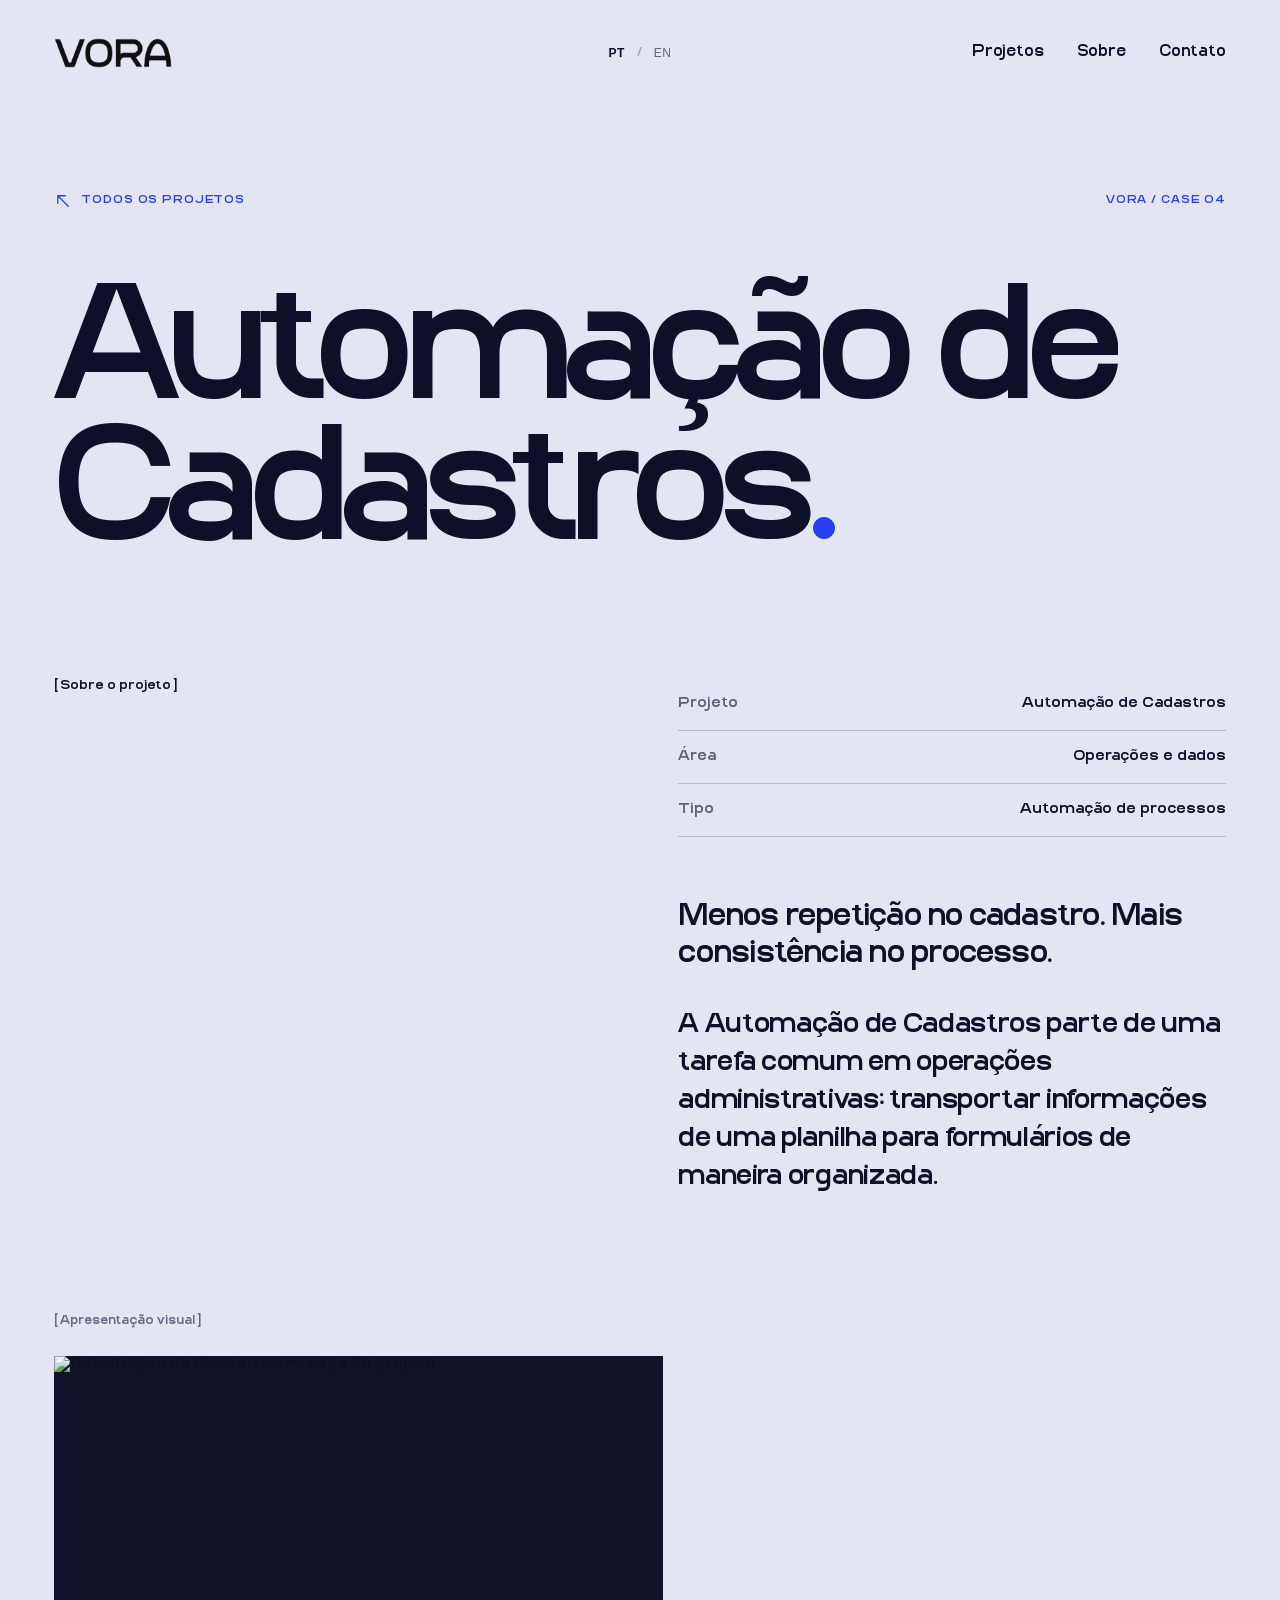
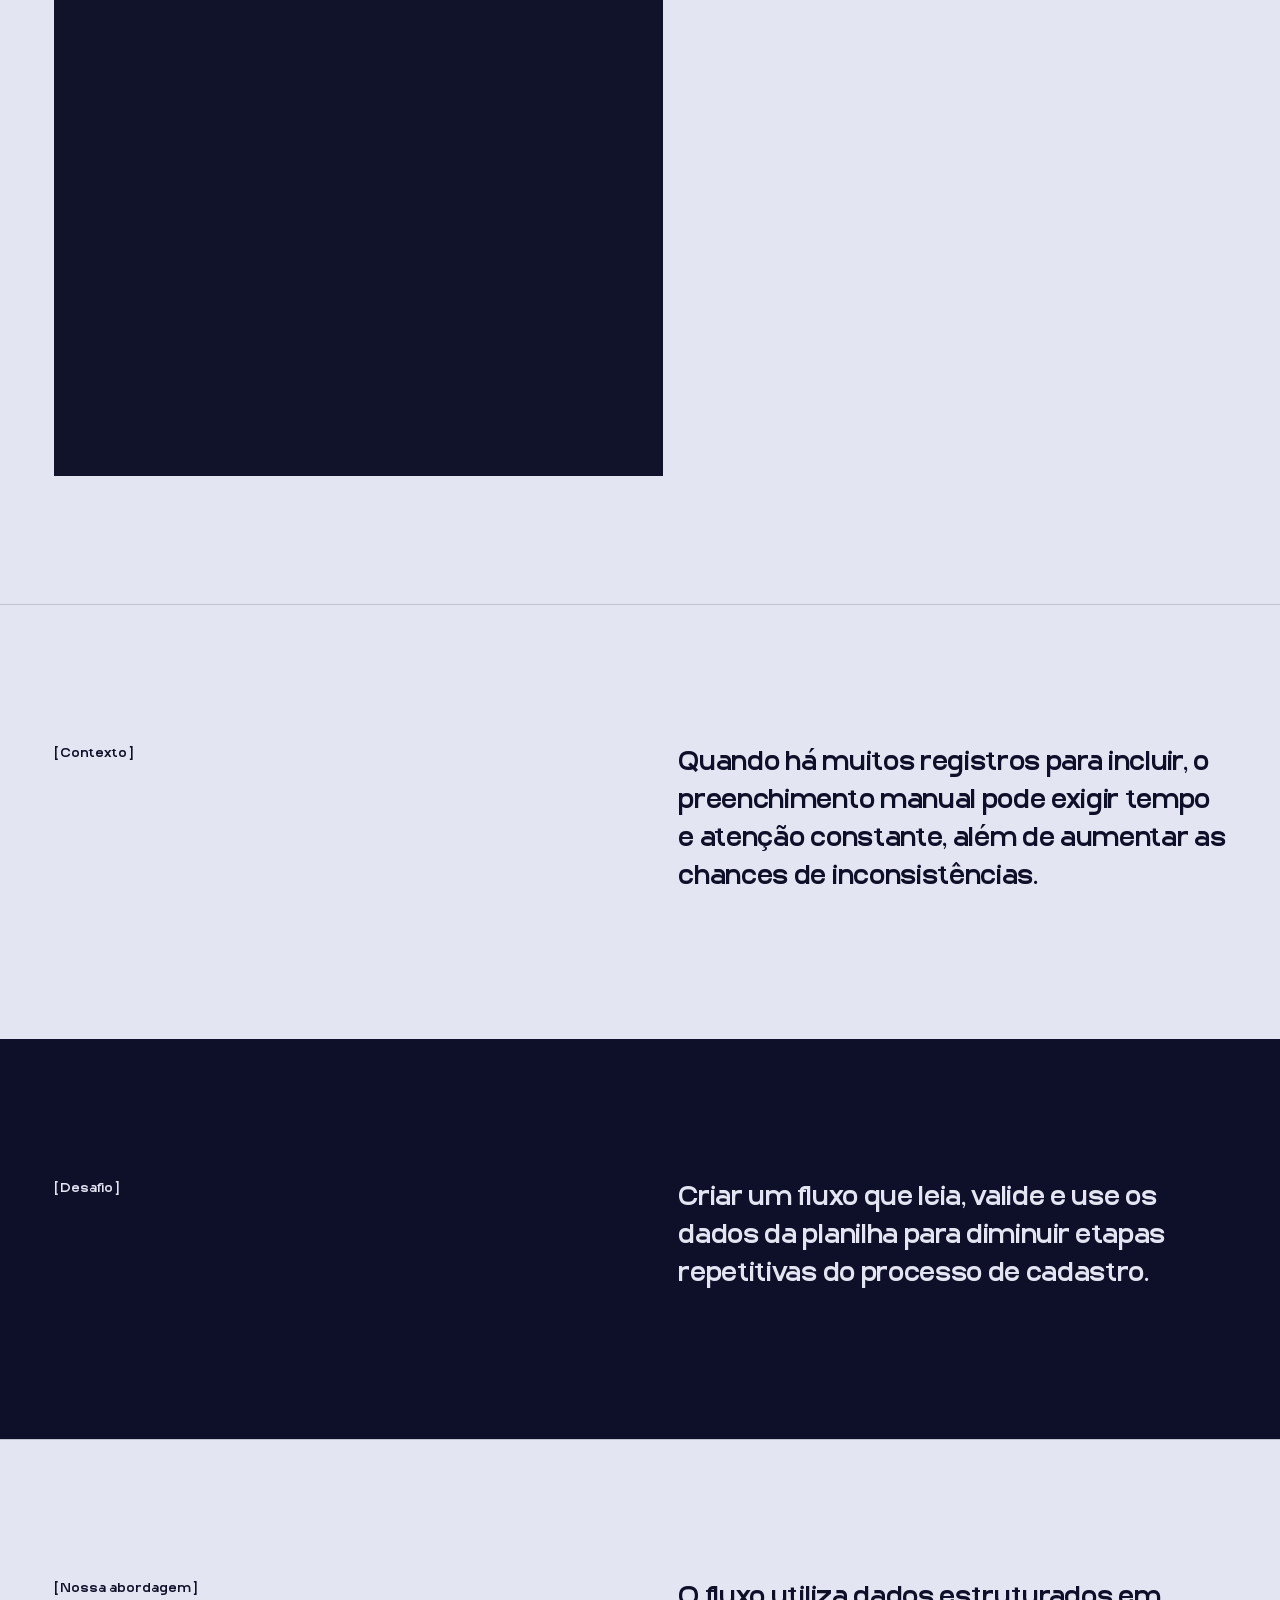
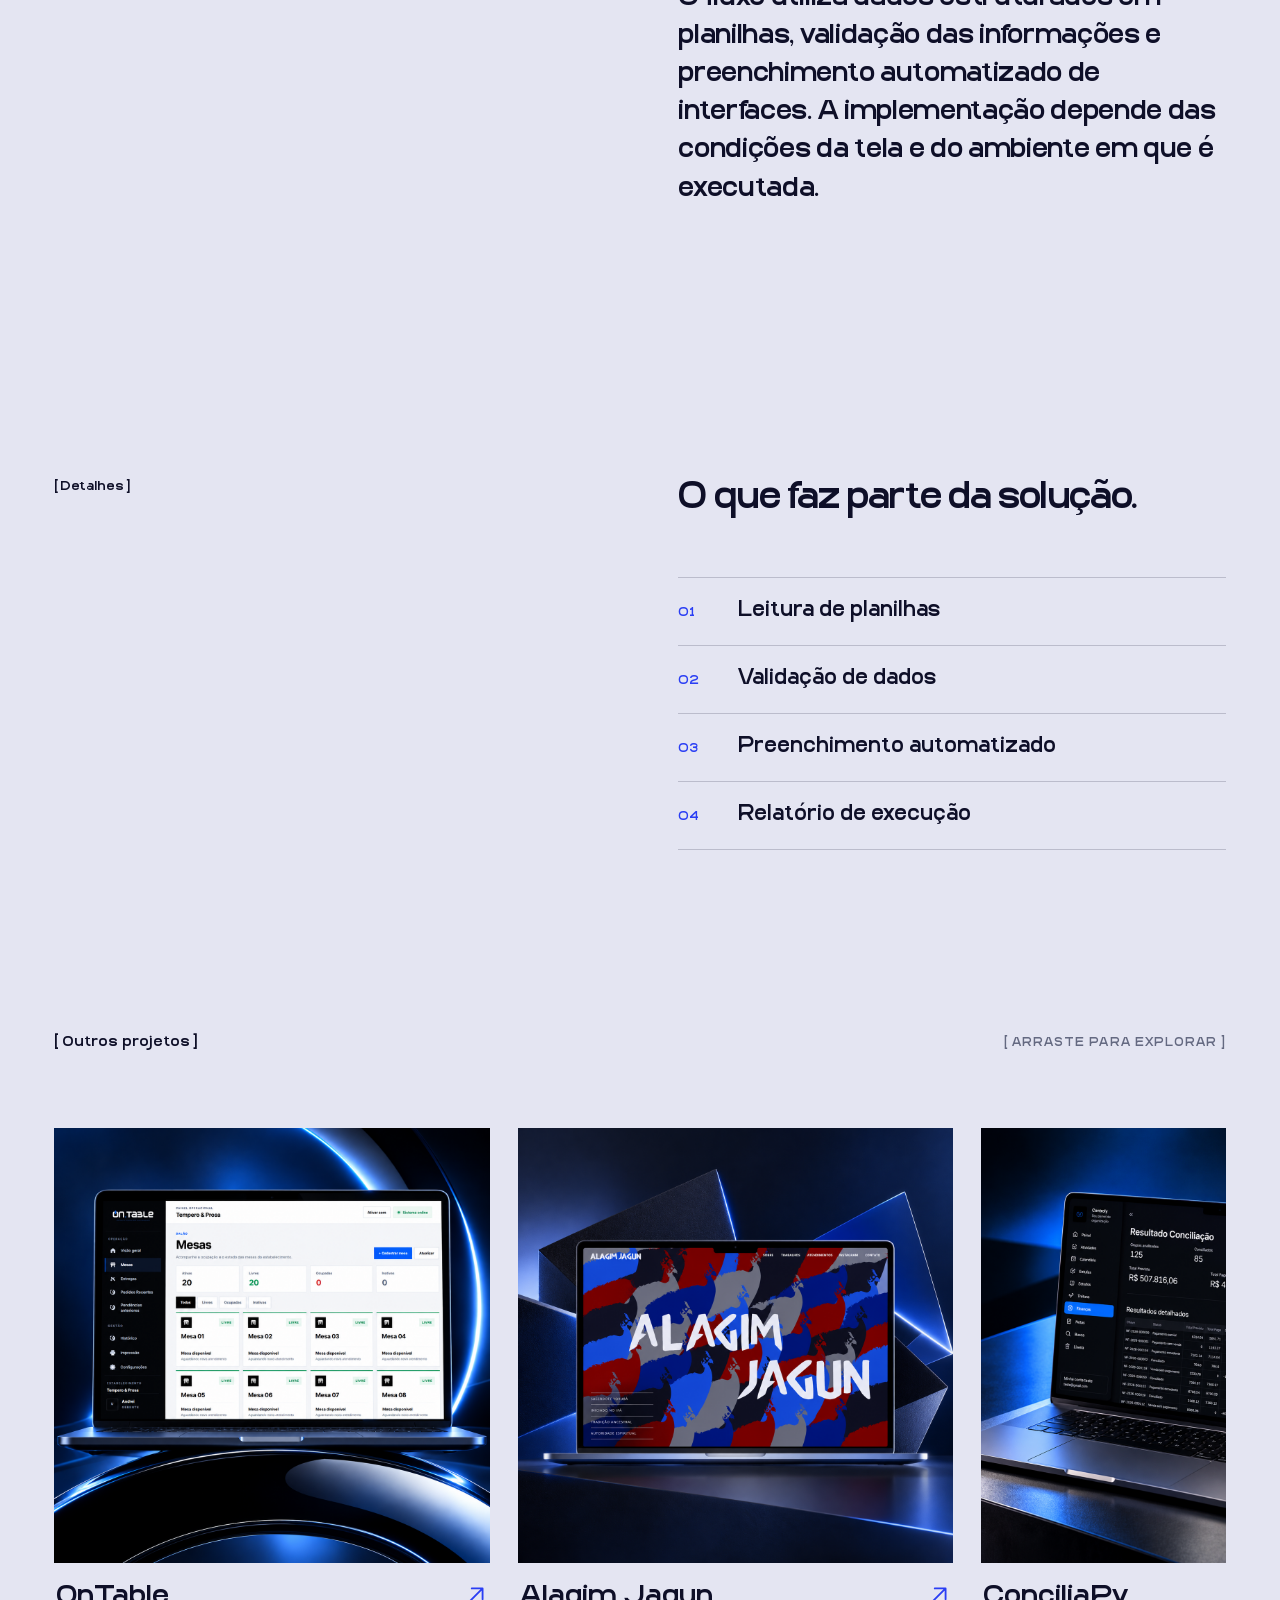
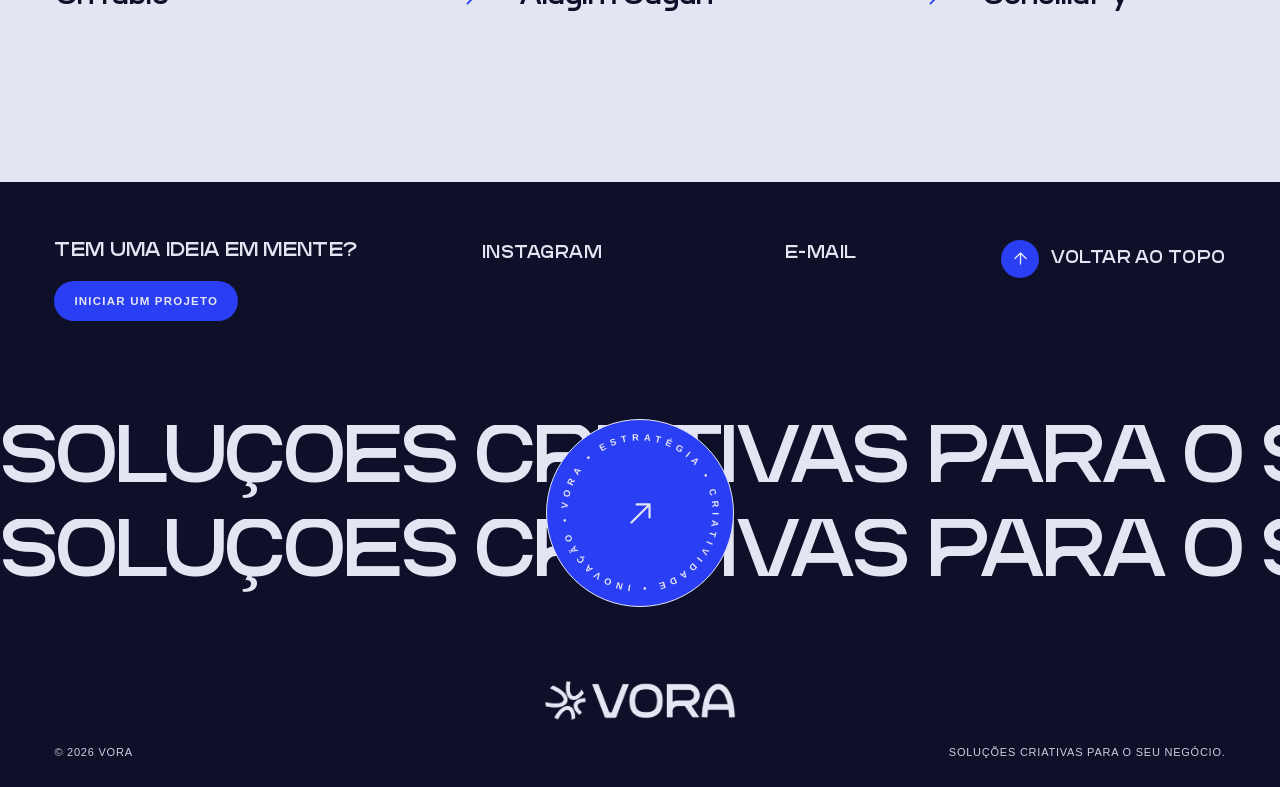
==== cases/automacao-cadastros.html @ 6bbef9f8 "." ====
<!doctype html>
<html lang="pt-BR"><head><meta charset="utf-8"/><meta name="viewport" content="width=device-width,initial-scale=1.0"/><meta name="theme-color" content="#E4E5F2"/>
<meta name="description" content="Menos repetição no cadastro. Mais consistência no processo."/><title>Vora Labs — Automação de Cadastros</title>
<link rel="preload" href="../assets/fonts/Recady.ttf" as="font" type="font/ttf" crossorigin/>
<link rel="stylesheet" href="../assets/css/styles.css"/><link rel="stylesheet" href="../assets/css/header.css"/><link rel="stylesheet" href="../assets/css/footer.css"/><link rel="stylesheet" href="../assets/css/case.css"/>
<script src="../assets/js/header.js" defer></script><script src="../assets/js/footer.js" defer></script><script src="../assets/js/case.js" defer></script></head>
<body class="case-page" id="top">
<header class="site-header" id="site-header">
  <a class="site-header__logo" href="../index.html#inicio" aria-label="VORA — Início"><img class="site-header__logo-image site-header__logo-image--dark" src="../assets/images/brand/vora-dark.png" alt="" /><img class="site-header__logo-image site-header__logo-image--light" src="../assets/images/brand/vora-white.png" alt="" /></a>
  <nav class="site-header__nav" aria-label="Menu principal">
    <a class="site-header__link" href="../index.html#projetos" data-pt="Projetos" data-en="Work">Projetos</a>
    <a class="site-header__link" href="../index.html#sobre" data-pt="Sobre" data-en="About">Sobre</a>
    <a class="site-header__link" href="../index.html#contato" data-pt="Contato" data-en="Contact">Contato</a>
  </nav>
  <button class="site-header__toggle" type="button" aria-controls="mobile-menu" aria-expanded="false" aria-label="Abrir menu">
    <span class="site-header__toggle-bars" aria-hidden="true"><span class="site-header__toggle-line"></span><span class="site-header__toggle-line"></span></span>
  </button>
</header>
<nav class="language" aria-label="Selecionar idioma">
  <button class="language__button is-current" type="button" data-case-language="pt-BR" aria-pressed="true">PT</button>
  <span class="language__separator" aria-hidden="true">/</span>
  <button class="language__button" type="button" data-case-language="en-US" aria-pressed="false">EN</button>
</nav>
<nav class="mobile-menu" id="mobile-menu" aria-label="Menu mobile" aria-hidden="true" inert>
  <div class="mobile-menu__inner">
    <a class="mobile-menu__link mobile-menu__link--one" href="../index.html#projetos" data-pt="Projetos" data-en="Work">Projetos</a>
    <a class="mobile-menu__link mobile-menu__link--two" href="../index.html#sobre" data-pt="Sobre" data-en="About">Sobre</a>
    <a class="mobile-menu__link mobile-menu__link--three" href="../index.html#contato" data-pt="Contato" data-en="Contact">Contato</a>
  </div>
</nav>
<main class="case-main" id="case-content">
<section class="case-intro" aria-labelledby="case-name"><div class="case-intro__top"><a class="case-back" href="../index.html#projetos"><span class="case-back__arrow" aria-hidden="true"><svg viewBox="0 0 24 24" fill="none" stroke="currentColor" stroke-width="1.7" stroke-linecap="round" stroke-linejoin="round" aria-hidden="true" focusable="false"><path d="M19 19 5 5M5 15V5h10"/></svg></span><span class="case-back__label" data-pt="TODOS OS PROJETOS" data-en="ALL WORK">TODOS OS PROJETOS</span></a><span class="case-index">VORA / CASE 04</span></div><h1 class="case-intro__name" id="case-name">Automação de Cadastros<span class="brand-dot">.</span></h1>
<div class="case-intro__grid"><div class="case-section-label"><span data-pt="[ Sobre o projeto ]" data-en="[ About the project ]" >[ Sobre o projeto ]</span></div><div class="case-intro__body"><div class="case-meta"><div class="case-meta__row"><span data-pt="Projeto" data-en="Project" >Projeto</span><span>Automação de Cadastros</span></div><div class="case-meta__row"><span data-pt="Área" data-en="Field" >Área</span><span data-pt="Operações e dados" data-en="Operations and data" >Operações e dados</span></div><div class="case-meta__row"><span data-pt="Tipo" data-en="Type" >Tipo</span><span data-pt="Automação de processos" data-en="Process automation" >Automação de processos</span></div></div><div class="case-intro__copy"><h2 data-pt="Menos repetição no cadastro. Mais consistência no processo." data-en="Less repetitive data entry. A more consistent process." >Menos repetição no cadastro. Mais consistência no processo.</h2><p data-pt="A Automação de Cadastros parte de uma tarefa comum em operações administrativas: transportar informações de uma planilha para formulários de maneira organizada." data-en="The Registration Automation project addresses a common administrative task: transferring spreadsheet data into forms in an organized workflow." >A Automação de Cadastros parte de uma tarefa comum em operações administrativas: transportar informações de uma planilha para formulários de maneira organizada.</p></div></div></div>
</section>
<section class="case-visuals" aria-label="Visual de apresentação"><div class="case-visuals__heading"><span data-pt="[ Apresentação visual ]" data-en="[ Visual presentation ]" >[ Apresentação visual ]</span><span></span></div><div class="case-visuals__grid case-visuals__grid--single"><figure class="case-visuals__item"><img src="../assets/images/projects/automacao-cadastros.svg" alt="Automação de Cadastros — capa do projeto" loading="lazy" /></figure></div></section>
<section class="case-story"><div class="case-section-label"><span data-pt="[ Contexto ]" data-en="[ Context ]" >[ Contexto ]</span></div><div class="case-story__body"><p data-pt="Quando há muitos registros para incluir, o preenchimento manual pode exigir tempo e atenção constante, além de aumentar as chances de inconsistências." data-en="Entering many records manually takes time and constant attention, and can increase inconsistencies." >Quando há muitos registros para incluir, o preenchimento manual pode exigir tempo e atenção constante, além de aumentar as chances de inconsistências.</p></div></section>
<section class="case-story case-story--accent"><div class="case-section-label"><span data-pt="[ Desafio ]" data-en="[ Challenge ]" >[ Desafio ]</span></div><div class="case-story__body"><p data-pt="Criar um fluxo que leia, valide e use os dados da planilha para diminuir etapas repetitivas do processo de cadastro." data-en="Create a workflow that reads and checks spreadsheet data to reduce repetitive steps in registration." >Criar um fluxo que leia, valide e use os dados da planilha para diminuir etapas repetitivas do processo de cadastro.</p></div></section>
<section class="case-story"><div class="case-section-label"><span data-pt="[ Nossa abordagem ]" data-en="[ Our approach ]" >[ Nossa abordagem ]</span></div><div class="case-story__body"><p data-pt="O fluxo utiliza dados estruturados em planilhas, validação das informações e preenchimento automatizado de interfaces. A implementação depende das condições da tela e do ambiente em que é executada." data-en="The flow uses structured spreadsheet data, validation, and automated form interactions. Its implementation depends on the screen layout and execution environment." >O fluxo utiliza dados estruturados em planilhas, validação das informações e preenchimento automatizado de interfaces. A implementação depende das condições da tela e do ambiente em que é executada.</p></div></section>
<section class="case-details"><div class="case-section-label"><span data-pt="[ Detalhes ]" data-en="[ Details ]" >[ Detalhes ]</span></div><div class="case-details__content"><h2><span data-pt="O que faz parte da solução." data-en="Inside the solution." >O que faz parte da solução.</span></h2><ol class="case-feature"><li><span class="case-feature__number">01</span><span class='case-feature__name' data-pt="Leitura de planilhas" data-en="Spreadsheet reading" >Leitura de planilhas</span></li><li><span class="case-feature__number">02</span><span class='case-feature__name' data-pt="Validação de dados" data-en="Data validation" >Validação de dados</span></li><li><span class="case-feature__number">03</span><span class='case-feature__name' data-pt="Preenchimento automatizado" data-en="Automated form entry" >Preenchimento automatizado</span></li><li><span class="case-feature__number">04</span><span class='case-feature__name' data-pt="Relatório de execução" data-en="Execution report" >Relatório de execução</span></li></ol></div></section>
<section class="case-related" aria-labelledby="case-related-title"><div class="case-related__head"><h2 id="case-related-title"><span data-pt="[ Outros projetos ]" data-en="[ Related work ]" >[ Outros projetos ]</span></h2><span><span data-pt="[ ARRASTE PARA EXPLORAR ]" data-en="[ DRAG TO EXPLORE ]" >[ ARRASTE PARA EXPLORAR ]</span></span></div><div class="case-related__rail" id="case-related-rail"><a class="case-related__card" href="ontable.html" >
  <span class="case-related__preview"><img src="../assets/images/projects/ontable_work1.png" alt="" loading="lazy"/></span>
  <span class="case-related__info"><span class="case-related__name">OnTable</span><span class="case-related__arrow" aria-hidden="true"><svg viewBox="0 0 24 24" fill="none" stroke="currentColor" stroke-width="1.7" stroke-linecap="round" stroke-linejoin="round" aria-hidden="true" focusable="false"><path d="M5 19 19 5M9 5h10v10"/></svg></span></span>
 </a>
<a class="case-related__card" href="https://sacerdotealagim.github.io/allanmoraes/" target="_blank" rel="noopener noreferrer">
  <span class="case-related__preview"><img src="../assets/images/projects/alagim-jagun.png" alt="" loading="lazy"/></span>
  <span class="case-related__info"><span class="case-related__name">Alagim Jagun</span><span class="case-related__arrow" aria-hidden="true"><svg viewBox="0 0 24 24" fill="none" stroke="currentColor" stroke-width="1.7" stroke-linecap="round" stroke-linejoin="round" aria-hidden="true" focusable="false"><path d="M5 19 19 5M9 5h10v10"/></svg></span></span>
 </a>
<a class="case-related__card" href="conciliapy.html" >
  <span class="case-related__preview"><img src="../assets/images/projects/conciliapy.png" alt="" loading="lazy"/></span>
  <span class="case-related__info"><span class="case-related__name">ConciliaPy</span><span class="case-related__arrow" aria-hidden="true"><svg viewBox="0 0 24 24" fill="none" stroke="currentColor" stroke-width="1.7" stroke-linecap="round" stroke-linejoin="round" aria-hidden="true" focusable="false"><path d="M5 19 19 5M9 5h10v10"/></svg></span></span>
 </a>
<a class="case-related__card" href="https://dudoce.netlify.app/" target="_blank" rel="noopener noreferrer">
  <span class="case-related__preview"><img src="../assets/images/projects/dudoce.png" alt="" loading="lazy"/></span>
  <span class="case-related__info"><span class="case-related__name">Dudôce</span><span class="case-related__arrow" aria-hidden="true"><svg viewBox="0 0 24 24" fill="none" stroke="currentColor" stroke-width="1.7" stroke-linecap="round" stroke-linejoin="round" aria-hidden="true" focusable="false"><path d="M5 19 19 5M9 5h10v10"/></svg></span></span>
 </a>
<a class="case-related__card" href="rodapay.html" >
  <span class="case-related__preview"><img src="../assets/images/projects/rodapay.png" alt="" loading="lazy"/></span>
  <span class="case-related__info"><span class="case-related__name">RodaPay</span><span class="case-related__arrow" aria-hidden="true"><svg viewBox="0 0 24 24" fill="none" stroke="currentColor" stroke-width="1.7" stroke-linecap="round" stroke-linejoin="round" aria-hidden="true" focusable="false"><path d="M5 19 19 5M9 5h10v10"/></svg></span></span>
 </a>
<a class="case-related__card" href="https://studiovoralabs.github.io/agencia-modelo/" target="_blank" rel="noopener noreferrer">
  <span class="case-related__preview"><img src="../assets/images/projects/agencia-modelo.png" alt="" loading="lazy"/></span>
  <span class="case-related__info"><span class="case-related__name">Agência Modelo</span><span class="case-related__arrow" aria-hidden="true"><svg viewBox="0 0 24 24" fill="none" stroke="currentColor" stroke-width="1.7" stroke-linecap="round" stroke-linejoin="round" aria-hidden="true" focusable="false"><path d="M5 19 19 5M9 5h10v10"/></svg></span></span>
 </a>
<a class="case-related__card" href="controly.html" >
  <span class="case-related__preview"><img src="../assets/images/projects/controly.png" alt="" loading="lazy"/></span>
  <span class="case-related__info"><span class="case-related__name">Controly</span><span class="case-related__arrow" aria-hidden="true"><svg viewBox="0 0 24 24" fill="none" stroke="currentColor" stroke-width="1.7" stroke-linecap="round" stroke-linejoin="round" aria-hidden="true" focusable="false"><path d="M5 19 19 5M9 5h10v10"/></svg></span></span>
 </a>
<a class="case-related__card" href="https://andreirodrigues98.github.io/azulvirgem/" target="_blank" rel="noopener noreferrer">
  <span class="case-related__preview"><img src="../assets/images/projects/azul-virgem.png" alt="" loading="lazy"/></span>
  <span class="case-related__info"><span class="case-related__name">Ateliê Azul Virgem</span><span class="case-related__arrow" aria-hidden="true"><svg viewBox="0 0 24 24" fill="none" stroke="currentColor" stroke-width="1.7" stroke-linecap="round" stroke-linejoin="round" aria-hidden="true" focusable="false"><path d="M5 19 19 5M9 5h10v10"/></svg></span></span>
 </a>
<a class="case-related__card" href="https://aphroditesex-shop.netlify.app/" target="_blank" rel="noopener noreferrer">
  <span class="case-related__preview"><img src="../assets/images/projects/sex-shop2.png" alt="" loading="lazy"/></span>
  <span class="case-related__info"><span class="case-related__name">Aphrodite Sex Shop</span><span class="case-related__arrow" aria-hidden="true"><svg viewBox="0 0 24 24" fill="none" stroke="currentColor" stroke-width="1.7" stroke-linecap="round" stroke-linejoin="round" aria-hidden="true" focusable="false"><path d="M5 19 19 5M9 5h10v10"/></svg></span></span>
 </a></div></section>
</main><footer class="hi-footer" id="rodape" aria-label="VORA — Footer">
 <div class="hi-footer__top">
  <div class="hi-footer__col">
   <p class="hi-footer__kicker" data-pt="TEM UMA IDEIA EM MENTE?" data-en="HAVE AN IDEA IN MIND?">TEM UMA IDEIA EM MENTE?</p>
   <a class="hi-footer__pill" href="../index.html#contato"><span class="hi-flip"><span class="hi-front" data-pt="INICIAR UM PROJETO" data-en="START A PROJECT">INICIAR UM PROJETO</span><span class="hi-back" aria-hidden="true" data-pt="INICIAR UM PROJETO" data-en="START A PROJECT">INICIAR UM PROJETO</span></span></a>
  </div>
  <a class="hi-footer__link" href="https://www.instagram.com/voralabs_/" target="_blank" rel="noopener noreferrer" aria-label="Instagram da VORA"><span class="hi-flip"><span class="hi-front">INSTAGRAM</span><span class="hi-back" aria-hidden="true">INSTAGRAM</span></span></a>
  <a class="hi-footer__link" href="mailto:studiovoralabs@hotmail.com"><span class="hi-flip"><span class="hi-front">E-MAIL</span><span class="hi-back" aria-hidden="true">E-MAIL</span></span></a>
  <button class="hi-footer__back" type="button"><span class="hi-footer__backIcon" aria-hidden="true"><svg viewBox="0 0 24 24" width="19" height="19" fill="none" stroke="currentColor" stroke-width="1.7" stroke-linecap="round" stroke-linejoin="round"><path d="M12 19V5m0 0-7 7m7-7 7 7"/></svg></span><span class="hi-footer__backText" data-pt="VOLTAR AO TOPO" data-en="BACK TO TOP">VOLTAR AO TOPO</span></button>
 </div>
 <div class="hi-footer__stage" aria-label="VORA — movimento editorial">
  <div class="hi-footer__marquee hi-footer__marquee--top" aria-hidden="true"><div class="hi-footer__track hi-footer__track--right"><div class="hi-footer__marquee-group"><span data-pt="SOLUÇÕES CRIATIVAS PARA O SEU NEGÓCIO." data-en="CREATIVE SOLUTIONS FOR YOUR BUSINESS.">SOLUÇÕES CRIATIVAS PARA O SEU NEGÓCIO.</span></div><div class="hi-footer__marquee-group"><span data-pt="SOLUÇÕES CRIATIVAS PARA O SEU NEGÓCIO." data-en="CREATIVE SOLUTIONS FOR YOUR BUSINESS.">SOLUÇÕES CRIATIVAS PARA O SEU NEGÓCIO.</span></div></div></div>
  <div class="hi-footer__marquee hi-footer__marquee--bottom" aria-hidden="true"><div class="hi-footer__track hi-footer__track--left"><div class="hi-footer__marquee-group"><span data-pt="SOLUÇÕES CRIATIVAS PARA O SEU NEGÓCIO." data-en="CREATIVE SOLUTIONS FOR YOUR BUSINESS.">SOLUÇÕES CRIATIVAS PARA O SEU NEGÓCIO.</span></div><div class="hi-footer__marquee-group"><span data-pt="SOLUÇÕES CRIATIVAS PARA O SEU NEGÓCIO." data-en="CREATIVE SOLUTIONS FOR YOUR BUSINESS.">SOLUÇÕES CRIATIVAS PARA O SEU NEGÓCIO.</span></div></div></div>
  <a class="hi-footer__circle" href="../index.html#contato" aria-label="Fale com a VORA"><svg class="hi-footer__ring" viewBox="0 0 200 200" aria-hidden="true"><defs><path id="vora-footer-ring-path" d="M100,100 m-78,0 a78,78 0 1,1 156,0 a78,78 0 1,1 -156,0" /></defs><text class="hi-footer__ringText"><textPath href="#vora-footer-ring-path" startOffset="50%" text-anchor="middle" textLength="480" lengthAdjust="spacing" data-pt="VORA • ESTRATÉGIA • CRIATIVIDADE • INOVAÇÃO •" data-en="VORA • STRATEGY • CREATIVITY • INNOVATION •">VORA • ESTRATÉGIA • CRIATIVIDADE • INOVAÇÃO •</textPath></text></svg><span class="hi-footer__circleCore"><svg class="hi-footer__circleArrow" viewBox="0 0 24 24" fill="none" stroke="currentColor" stroke-width="1.7" stroke-linecap="round" stroke-linejoin="round" aria-hidden="true"><path d="M5 19 19 5M9 5h10v10" /></svg></span></a>
 </div>
 <a class="hi-footer__signature" href="../index.html#inicio" aria-label="VORA — início"><img class="hi-footer__signature-image" src="../assets/images/brand/vora-white-with-symbol.png" alt="" loading="lazy" /></a>
 <div class="hi-footer__bottom"><span>© <span id="vora-year">2026</span> VORA</span><span data-pt="SOLUÇÕES CRIATIVAS PARA O SEU NEGÓCIO." data-en="CREATIVE SOLUTIONS FOR YOUR BUSINESS.">SOLUÇÕES CRIATIVAS PARA O SEU NEGÓCIO.</span></div>
</footer>
</body></html>
---- assets/css/styles.css ----
/* ================================
   VORA / ESTILOS GLOBAIS
   Etapa 01 — Carregamento
   ================================ */

@font-face {
  font-family: "Recady";
  src: url("../fonts/Recady.ttf") format("truetype");
  font-weight: 400;
  font-style: normal;
  font-display: swap;
}

:root {
  color-scheme: light;
  --blue: #2A3EF4;
  --white-blue: #E4E5F2;
  --black-blue: #0E0F28;
  --blackout: #000000;
  --muted: #60647D;
  --space-edge: clamp(24px, 4.25vw, 72px);
  --font-display: "Recady", Arial, sans-serif;
  --font-ui: Arial, Helvetica, sans-serif;
}

*,
*::before,
*::after {
  box-sizing: border-box;
}

html {
  min-height: 100%;
  background-color: var(--white-blue);
}

body {
  min-width: 320px;
  min-height: 100vh;
  margin: 0;
  background-color: var(--white-blue);
  color: var(--black-blue);
  font-family: var(--font-ui);
  -webkit-font-smoothing: antialiased;
  text-rendering: optimizeLegibility;
}

body.is-loading {
  overflow: hidden;
}

button { font: inherit; }
button:focus-visible {
  outline: 2px solid var(--blue);
  outline-offset: 5px;
}

.brand-dot { color: var(--blue); }

/* Controle global de idioma. Permanece visível após a abertura. */
.language {
  position: fixed;
  z-index: 20;
  top: clamp(22px, 3.6vw, 50px);
  right: var(--space-edge);
  display: flex;
  align-items: center;
  gap: 10px;
  color: var(--black-blue);
}

.language__button {
  padding: 6px 1px;
  border: 0;
  background: transparent;
  color: var(--muted);
  cursor: pointer;
  font-size: 12px;
  font-weight: 500;
  line-height: 1;
  letter-spacing: 0.04em;
  transition: color 180ms ease;
}

.language__button:hover,
.language__button.is-current {
  color: var(--black-blue);
}

.language__button.is-current { font-weight: 700; }
.language__separator { color: #A2A6B8; font-size: 12px; }

/* Conteúdo propositalmente provisório: o site começa na próxima etapa. */
.site-placeholder {
  display: grid;
  min-height: 100svh;
  padding: 48px 24px;
  place-items: center;
  text-align: center;
  visibility: hidden;
  opacity: 0;
  transition: opacity 650ms ease;
}

.site-placeholder.is-visible {
  visibility: visible;
  opacity: 1;
}

.site-placeholder__content {
  max-width: 520px;
}

.site-placeholder__eyebrow {
  margin: 0 0 28px;
  color: var(--muted);
  font-size: 11px;
  letter-spacing: 0.18em;
}

.site-placeholder__name {
  margin: 0;
  font-family: var(--font-display);
  font-size: clamp(64px, 10vw, 128px);
  font-weight: 400;
  line-height: 1;
  letter-spacing: -0.06em;
}

.site-placeholder__description {
  max-width: 360px;
  margin: 32px auto 0;
  font-size: 14px;
  line-height: 1.7;
  color: var(--muted);
}

@media (prefers-reduced-motion: reduce) {
  *, *::before, *::after {
    animation-duration: 0.01ms !important;
    animation-iteration-count: 1 !important;
    scroll-behavior: auto !important;
    transition-duration: 0.01ms !important;
  }
}

/* Navegação por âncora sem corte brusco; respeita movimento reduzido. */
html { scroll-behavior: smooth; scroll-padding-top: calc(var(--header-height, 106px) + 12px); }
@media (prefers-reduced-motion: reduce) { html { scroll-behavior: auto; } }
---- assets/css/header.css ----
/* ================================================================
   VORA / HEADER — ETAPA 02
   Base limpa no desktop, navegação editorial em tela cheia no mobile.
   Mantém o CSS da ETAPA 01 intacto: ajustes do idioma vivem aqui.
   ================================================================ */

:root {
  --header-height: 106px;
  --header-ease: cubic-bezier(0.22, 1, 0.36, 1);
}

.site-header {
  position: fixed;
  z-index: 51;
  top: 0;
  left: 0;
  right: 0;
  height: var(--header-height);
  padding-inline: var(--space-edge);
  display: flex;
  align-items: center;
  justify-content: space-between;
  background: transparent;
  opacity: 1;
  visibility: visible;
  transition: opacity 700ms var(--header-ease), visibility 700ms,
              background-color 400ms ease, backdrop-filter 400ms ease;
}

/* O header não deve atravessar a abertura do preloader. */
body.is-loading .site-header {
  visibility: hidden;
  opacity: 0;
  pointer-events: none;
}

.site-header.is-scrolled {
  background: rgb(228 229 242 / 88%);
  backdrop-filter: blur(18px);
  -webkit-backdrop-filter: blur(18px);
}

.site-header__logo {
  position: relative;
  z-index: 2;
  color: var(--black-blue);
  font-family: var(--font-display);
  font-size: clamp(28px, 2.7vw, 39px);
  font-weight: 400;
  line-height: 1;
  letter-spacing: -0.045em;
  text-decoration: none;
  transition: color 250ms ease;
}

.site-header__logo:focus-visible,
.site-header__link:focus-visible,
.mobile-menu__link:focus-visible {
  outline: 2px solid var(--blue);
  outline-offset: 7px;
}

.site-header__nav {
  display: flex;
  align-items: center;
  gap: clamp(26px, 3.2vw, 58px);
}

.site-header__link {
  position: relative;
  display: inline-block;
  padding: 8px 0;
  font-family: var(--font-display);
  font-size: clamp(16px, 1.32vw, 21px);
  font-weight: 400;
  line-height: 1.2;
  letter-spacing: -0.012em;
  color: var(--black-blue);
  text-decoration: none;
  transition: color 240ms ease;
}

.site-header__link::after {
  content: '';
  position: absolute;
  bottom: 1px;
  left: 0;
  right: 0;
  height: 1px;
  background: currentColor;
  transform: scaleX(0);
  transform-origin: right center;
  transition: transform 360ms var(--header-ease);
}

.site-header__link:hover { color: var(--blue); }
.site-header__link:hover::after,
.site-header__link:focus-visible::after {
  transform: scaleX(1);
  transform-origin: left center;
}

/* Único controle de idioma, compartilhado pelo loader e header. */
.language {
  z-index: 60;
  top: calc((var(--header-height) - 28px) / 2);
  left: 50%;
  right: auto;
  height: 28px;
  transform: translateX(-50%);
  gap: 11px;
  white-space: nowrap;
}

.language__button {
  font-family: var(--font-ui);
  font-size: 12px;
  padding: 7px 1px;
}

.language__button:hover { color: var(--blue); }

/* Botão hamburguer aparece só em telas menores. */
.site-header__toggle {
  display: none;
  position: relative;
  z-index: 2;
  flex: 0 0 auto;
  place-items: center;
  width: 47px;
  height: 47px;
  border: 1px solid rgb(14 15 40 / 10%);
  border-radius: 50%;
  background: var(--black-blue);
  color: var(--white-blue);
  cursor: pointer;
  -webkit-tap-highlight-color: transparent;
  transition: background 250ms ease, color 250ms ease,
              border-color 250ms ease, transform 400ms var(--header-ease);
}
.site-header__toggle:hover { transform: scale(1.045); }
.site-header__toggle-bars { display: grid; place-items: center; width: 20px; height: 18px; }
.site-header__toggle-line {
  grid-area: 1 / 1;
  display: block;
  width: 18px;
  height: 1.5px;
  border-radius: 999px;
  background: currentColor;
  transition: transform 450ms var(--header-ease);
}
.site-header__toggle-line:first-child { transform: translateY(-4px); }
.site-header__toggle-line:last-child { transform: translateY(4px); }

/* Visível apenas no mobile, mas sempre fora da navegação desktop. */
.mobile-menu { display: none; }

@media (max-width: 760px) {
  :root { --header-height: 89px; }

  .site-header { padding-inline: clamp(20px, 5vw, 34px); }
  .site-header__logo { font-size: 32px; }
  .site-header__nav { display: none; }
  .site-header__toggle { display: grid; }

  /* Linguagem sempre no centro, entre marca e botão circular. */
  .language { gap: 8px; }
  .language__button { font-size: 11px; }

  .mobile-menu {
    position: fixed;
    z-index: 50;
    inset: 0;
    display: flex;
    flex-direction: column;
    align-items: stretch;
    justify-content: center;
    overflow-x: hidden;
    overflow-y: auto;
    padding: 120px clamp(24px, 7vw, 45px) 74px;
    background: var(--black-blue);
    opacity: 0;
    visibility: hidden;
    pointer-events: none;
    transition: opacity 480ms var(--header-ease), visibility 480ms;
  }

  .mobile-menu.is-open {
    opacity: 1;
    visibility: visible;
    pointer-events: auto;
  }

  .mobile-menu__inner {
    width: 100%;
    max-width: 530px;
    margin-inline: auto;
    display: flex;
    flex-direction: column;
    gap: clamp(39px, 7.5vh, 77px);
  }

  .mobile-menu__link {
    display: block;
    width: max-content;
    max-width: 100%;
    color: var(--white-blue);
    text-decoration: none;
    font-family: var(--font-display);
    font-size: clamp(54px, 12.6vw, 83px);
    line-height: 1;
    font-weight: 400;
    letter-spacing: -0.025em;
    opacity: 0;
    transform: translateY(28px);
    transition: transform 650ms var(--header-ease),
                opacity 650ms var(--header-ease), color 250ms ease;
  }

  /* Alinhamentos editoriais, sem criar categorias ou links desnecessários. */
  .mobile-menu__link--one { align-self: flex-start; }
  .mobile-menu__link--two {
    align-self: center;
    font-family: Georgia, 'Times New Roman', serif;
    font-style: italic;
    font-weight: 400;
    letter-spacing: -0.035em;
  }
  .mobile-menu__link--three {
    align-self: flex-end;
    color: #6371FF;
  }

  .mobile-menu.is-open .mobile-menu__link { opacity: 1; transform: translateY(0); }
  .mobile-menu.is-open .mobile-menu__link:nth-child(1) { transition-delay: 70ms; }
  .mobile-menu.is-open .mobile-menu__link:nth-child(2) { transition-delay: 135ms; }
  .mobile-menu.is-open .mobile-menu__link:nth-child(3) { transition-delay: 200ms; }
  .mobile-menu__link:hover { color: #8F99FF; }

  body.menu-is-open { overflow: hidden; }
  body.menu-is-open .site-header {
    background: var(--black-blue);
    backdrop-filter: none;
    -webkit-backdrop-filter: none;
  }
  body.menu-is-open .site-header__logo { color: var(--white-blue); }
  body.menu-is-open .site-header__toggle {
    background: var(--white-blue);
    color: var(--black-blue);
    border-color: transparent;
  }
  body.menu-is-open .site-header__toggle-line:first-child { transform: rotate(45deg); }
  body.menu-is-open .site-header__toggle-line:last-child { transform: rotate(-45deg); }
  body.menu-is-open .language__button { color: #A2A6C3; }
  body.menu-is-open .language__button.is-current,
  body.menu-is-open .language__button:hover { color: var(--white-blue); }
  body.menu-is-open .language__separator { color: #68708D; }
}

@media (max-width: 370px) {
  .site-header { padding-inline: 18px; }
  .site-header__logo { font-size: 28px; }
  .site-header__toggle { width: 42px; height: 42px; }
  .mobile-menu__link { font-size: 12vw; }
}

@media (max-height: 630px) and (max-width: 760px) {
  .mobile-menu { justify-content: flex-start; }
  .mobile-menu__inner { gap: 30px; }
  .mobile-menu__link { font-size: clamp(44px, 10vh, 72px); }
}

@media (prefers-reduced-motion: reduce) {
  .mobile-menu__link { transform: none; }
}

/* Respiro equilibrado em notebooks e navegação móvel. */
@media (min-width: 761px) and (max-width: 1366px) {
  .site-header__nav { gap: clamp(22px, 2.6vw, 38px); }
  .site-header__link { font-size: clamp(15px, 1.25vw, 17px); }
  .site-header__logo { font-size: clamp(30px, 2.7vw, 36px); }
}
@media (max-width: 760px) {
  .site-header__logo { letter-spacing: -.035em; }
  .mobile-menu__link { letter-spacing: -.025em; }
}

/* VORA — marcas oficiais sem símbolo no cabeçalho. A escolha acompanha
   o fundo claro/escuro, inclusive em todas as páginas de case. */
.site-header__logo {
  display: inline-flex;
  align-items: center;
  flex: 0 0 auto;
  width: clamp(116px, 9.2vw, 142px);
}
.site-header__logo-image { display: block; width: 100%; height: auto; }
.site-header__logo-image--light { display: none; }
.site-header:is(.is-on-projects, .is-on-footer) .site-header__logo-image--dark { display: none; }
.site-header:is(.is-on-projects, .is-on-footer) .site-header__logo-image--light { display: block; }
/* Menu aberto sempre tem fundo escuro, independentemente da seção. */
body.menu-is-open .site-header__logo-image--dark { display: none !important; }
body.menu-is-open .site-header__logo-image--light { display: block !important; }
@media (max-width: 760px) {
  .site-header__logo { width: clamp(99px, 28vw, 119px); }
}
---- assets/css/footer.css ----
/* ================================================================
   VORA — ETAPA 19 | Paleta institucional no footer
   Black Blue como base, White Blue nos textos e Palatinate Blue
   como acento no botão, selo e elementos interativos.
   ================================================================ */
.hi-footer {
  --footer-blue: #2A3EF4;
  --footer-ink: #E4E5F2;
  --footer-dark: #0E0F28;
  position: relative;
  isolation: isolate;
  overflow: hidden;
  background: var(--footer-dark);
  color: var(--footer-ink);
  font-family: var(--font-ui);
}
body.is-loading .hi-footer { visibility: hidden; }
.hi-footer *, .hi-footer *::before, .hi-footer *::after { box-sizing: border-box; }
.hi-footer a { color: inherit; }
.hi-footer__top {
  position: relative;
  z-index: 5;
  display: grid;
  grid-template-columns: 1.55fr .65fr .65fr auto;
  align-items: start;
  gap: clamp(20px, 3vw, 48px);
  padding: clamp(44px, 4.5vw, 70px) var(--space-edge) clamp(18px, 2vw, 30px);
}
.hi-footer__col { display: flex; flex-direction: column; align-items: flex-start; gap: 16px; }
.hi-footer__kicker { margin: 0; font: 400 clamp(16px,1.55vw,21px)/1.25 var(--font-display); letter-spacing: .015em; text-transform: uppercase; }
.hi-footer__pill {
  display: inline-flex; align-items: center; width: fit-content;
  padding: 12px 19px; border: 1px solid transparent; border-radius: 100px;
  background: var(--footer-blue); color: var(--footer-ink) !important;
  font: 600 clamp(11px,.9vw,13px)/1.2 var(--font-ui);
  letter-spacing: .105em; text-decoration: none; white-space: nowrap;
  transition: background .3s ease;
}
.hi-footer__pill:hover { background: #4556FA; }
.hi-footer__link, .hi-footer__back {
  font: 400 clamp(16px, 1.4vw, 20px)/1.25 var(--font-display);
  letter-spacing: .025em; text-decoration: none; text-transform: uppercase; white-space: nowrap;
}
.hi-footer__link { justify-self: center; padding: 3px 0; }
.hi-footer__back {
  display: inline-flex; align-items: center; gap: 12px; justify-self: end;
  border: 0; background: none; padding: 0;
  color: var(--footer-ink); cursor: pointer;
}
.hi-footer__backIcon {
  width: 38px; height: 38px; flex: 0 0 auto;
  display: grid; place-items: center; border-radius: 50%;
  background: var(--footer-blue); color: var(--footer-ink);
  transition: transform .5s cubic-bezier(.22,1,.36,1), background .3s ease;
}
.hi-footer__back:hover .hi-footer__backIcon { transform: translateY(-3px); background: #4556FA; }
.hi-footer__backText { transition: transform .4s cubic-bezier(.22,1,.36,1); }
.hi-footer__back:hover .hi-footer__backText { transform: translateX(4px); }
.hi-flip { position: relative; display: inline-block; height: 1.25em; line-height: 1.25em; overflow: hidden; }
.hi-front, .hi-back { display: block; transition: transform .5s cubic-bezier(.22,1,.36,1), opacity .36s ease; }
.hi-front { transform: translateY(0); opacity: 1; }
.hi-back { position: absolute; left:0; top:0; transform: translateY(105%); opacity: 0; }
.hi-footer__pill:hover .hi-front, .hi-footer__link:hover .hi-front,
.hi-footer__pill:focus-visible .hi-front, .hi-footer__link:focus-visible .hi-front { transform: translateY(-105%); opacity: 0; }
.hi-footer__pill:hover .hi-back, .hi-footer__link:hover .hi-back,
.hi-footer__pill:focus-visible .hi-back, .hi-footer__link:focus-visible .hi-back { transform: translateY(0); opacity: 1; }

/* Faixas com duas cópias IGUAIS: laço visual sem salto. */
.hi-footer__stage {
  position: relative;
  height: clamp(348px, 30vw, 475px);
  overflow: hidden;
}
.hi-footer__marquee {
  position: absolute; inset-inline: 0; overflow: hidden;
  pointer-events: none; z-index: 1;
}
.hi-footer__marquee--top { top: 17%; }
.hi-footer__marquee--bottom { bottom: 17%; }
.hi-footer__track {
  display: flex; width: max-content; white-space: nowrap;
  will-change: transform;
}
.hi-footer__marquee-group {
  display: flex; flex: 0 0 auto; align-items: center;
  gap: clamp(20px, 2.4vw, 40px); padding-right: clamp(20px, 2.4vw, 40px);
  font: 400 clamp(96px, 9.6vw, 160px)/1 var(--font-display);
  letter-spacing: -.035em;
}
.hi-footer__marquee-group span { display: block; }
.hi-footer__track--right { animation: voraFooterRight 37s linear infinite; }
.hi-footer__track--left { animation: voraFooterLeft 40s linear infinite; }
@keyframes voraFooterLeft { from { transform: translateX(0); } to { transform: translateX(-50%); } }
@keyframes voraFooterRight { from { transform: translateX(-50%); } to { transform: translateX(0); } }

/* Selo fixo central, com apenas a legenda circular girando.
   A seta e o centro não giram junto com os caracteres. */
.hi-footer__circle {
  position: absolute; z-index: 3;
  width: clamp(188px, 13.8vw, 224px); aspect-ratio: 1;
  left: 50%; top: 50%; transform: translate(-50%, -50%);
  display: grid; place-items: center; border-radius: 50%; text-decoration: none;
  background: var(--footer-blue);
  border: 1.5px solid var(--footer-ink);
  color: var(--footer-ink);
  transition: transform .48s cubic-bezier(.22,1,.36,1);
}
.hi-footer__ring {
  position: absolute; z-index: 2; inset: 0; width: 100%; height: 100%;
  animation: voraFooterSpin 28s linear infinite;
  transform-origin: 50% 50%; pointer-events: none;
}
.hi-footer__ringText {
  fill: var(--footer-ink); font: 600 10px/1 var(--font-ui);
  letter-spacing: 1.45px; text-transform: uppercase;
}
@keyframes voraFooterSpin { to { transform: rotate(360deg); } }
.hi-footer__circleCore {
  position: relative; z-index: 3;
  width: 100%; aspect-ratio: 1; border-radius: 50%;
  display: grid; place-items: center;
  background: transparent; border: 0;
}
.hi-footer__circleArrow { width: 31px; height: 31px; transition: transform .4s cubic-bezier(.22,1,.36,1); }
.hi-footer__circle:hover { transform: translate(-50%, -50%) scale(1.025); }
.hi-footer__circle:hover .hi-footer__circleArrow { transform: translate(3px,-3px); }
.hi-footer__circle:focus-visible, .hi-footer a:focus-visible, .hi-footer button:focus-visible { outline: 2px solid var(--footer-ink); outline-offset: 4px; }

/* Assinatura pequena, sem competir com a composição cinética. */
.hi-footer__signature {
  display: block; width: fit-content; max-width: 95%;
  margin: 0 auto;
  padding: 0 10px;
  font: 400 clamp(34px, 3.35vw, 54px)/1.1 var(--font-display);
  letter-spacing: -.045em; text-align: center; text-decoration: none;
}
.hi-footer__signature-dot { color: var(--footer-blue); }
.hi-footer__bottom {
  display: flex; align-items: center; justify-content: space-between; gap: 20px;
  padding: 24px var(--space-edge) 26px;
  font: 400 11px/1.4 var(--font-ui); letter-spacing: .07em; text-transform: uppercase;
  opacity: .9;
}

/* Vidro discreto por seção; sobre o footer escuro, vidro Black Blue. */
.site-header.is-scrolled:not(.is-on-projects):not(.is-on-footer) {
  background: rgba(228, 229, 242, .82) !important;
  backdrop-filter: blur(20px) saturate(1.22) !important;
  -webkit-backdrop-filter: blur(20px) saturate(1.22) !important;
  box-shadow: 0 1px 0 rgba(14,15,40,.045);
}
.site-header.is-on-projects:not(.is-on-footer) {
  background: rgba(14, 15, 40, .84) !important;
  backdrop-filter: blur(20px) saturate(1.18) !important;
  -webkit-backdrop-filter: blur(20px) saturate(1.18) !important;
  box-shadow: 0 1px 0 rgba(228,229,242,.05);
}
.site-header.is-on-footer {
  background: rgba(14, 15, 40, .85) !important;
  backdrop-filter: blur(22px) saturate(1.24) !important;
  -webkit-backdrop-filter: blur(22px) saturate(1.24) !important;
  box-shadow: 0 1px 0 rgba(228,229,242,.08);
}
.site-header.is-on-footer .site-header__logo,
.site-header.is-on-footer .site-header__link { color: var(--white-blue); }
.site-header.is-on-footer .site-header__link:hover { color: #7D8BFF; }
body.is-on-footer .language__button { color: #9A9EBF; }
body.is-on-footer .language__button.is-current,
body.is-on-footer .language__button:hover { color: var(--white-blue); }
body.is-on-footer .language__separator { color: #6F749A; }

@media (max-width: 1000px) {
  .hi-footer__top { grid-template-columns: 1fr 1fr; row-gap: 25px; }
  .hi-footer__link { justify-self: start; }
  .hi-footer__back { justify-self: end; }
}
@media (max-width: 760px) {
  .hi-footer__top { display: flex; flex-direction: column; align-items: center; gap: 20px; padding: 42px 20px 16px; }
  .hi-footer__col { align-items: center; text-align: center; gap: 13px; }
  .hi-footer__kicker { font-size: 17px; }
  .hi-footer__link { font-size: 17px; }
  .hi-footer__back { font-size: 16px; margin: 3px auto 0; }
  .hi-footer__stage { height: 322px; }
  .hi-footer__marquee--top { top: 18%; }
  .hi-footer__marquee--bottom { bottom: 18%; }
  .hi-footer__marquee-group { font-size: 78px; gap: 24px; padding-right: 24px; }
  .hi-footer__circle { width: 174px; }
  .hi-footer__signature { font-size: clamp(31px, 8vw, 42px); margin-top: 0; }
  .hi-footer__bottom { flex-direction: column; gap: 9px; text-align: center; padding: 20px 20px 27px; }
  .site-header.is-on-footer .site-header__toggle { color: var(--black-blue); background: var(--white-blue); }
}
@media (max-width: 390px) {
  .hi-footer__stage { height: 296px; }
  .hi-footer__marquee-group { font-size: 65px; }
  .hi-footer__circle { width: 162px; }
  .hi-footer__signature { font-size: 34px; }
}
/* O painel do menu mobile deve vencer o vidro do header. */
body.menu-is-open .site-header,
body.menu-is-open .site-header.is-scrolled,
body.menu-is-open .site-header.is-on-projects,
body.menu-is-open .site-header.is-on-footer,
body.menu-is-open .site-header.is-on-light-hero {
  background: var(--black-blue) !important;
  backdrop-filter: none !important;
  -webkit-backdrop-filter: none !important;
  box-shadow: none !important;
}
body.menu-is-open .site-header__logo { color: var(--white-blue) !important; }
body.menu-is-open .language__button.is-current { color: var(--white-blue) !important; }
@media (prefers-reduced-motion: reduce) {
  .hi-footer__track, .hi-footer__ring { animation: none !important; will-change: auto; }
  .hi-front, .hi-back, .hi-footer__backIcon, .hi-footer__backText,
  .hi-footer__circle, .hi-footer__circleCore, .hi-footer__circleArrow { transition: none !important; }
}

/* Etapa 18 — frases inteiras nas duas faixas, com repetição sem cortes. */
.hi-footer__marquee-group {
  gap: 0;
  padding-right: clamp(40px, 6vw, 110px);
  font-size: clamp(62px, 6.4vw, 113px);
  letter-spacing: -.018em;
}
@media (max-width: 760px) {
  .hi-footer__marquee-group {
    font-size: clamp(46px, 10.8vw, 72px);
    padding-right: 34px;
  }
}
@media (max-width: 390px) {
  .hi-footer__marquee-group { font-size: 46px; }
}

/* Etapa 20 — aproxima as frases repetidas nas faixas, sem alterar
   a distância entre as duas linhas nem o passo do loop infinito. */
.hi-footer__marquee-group { padding-right: .12em; }
@media (max-width: 760px) { .hi-footer__marquee-group { padding-right: .11em; } }

/* ETAPA 22 — refina o espaço vertical das duas faixas para aproximá-las
   como na referência, sem mover o círculo do centro da composição. */
.hi-footer__stage {
  --footer-line-size: clamp(68px, 6.4vw, 113px);
  height: clamp(288px, 26vw, 392px);
}
.hi-footer__marquee--top {
  top: calc(50% - var(--footer-line-size) - 6px);
  bottom: auto;
}
.hi-footer__marquee--bottom {
  top: calc(50% + 6px);
  bottom: auto;
}
.hi-footer__marquee-group {
  font-size: var(--footer-line-size);
  line-height: 1;
  padding-right: .12em;
}
/* Contatos do footer: somente os títulos clicáveis, sem subtítulos. */
.hi-footer__top {
  grid-template-columns: minmax(0, 1.42fr) minmax(0, .78fr) minmax(0, 1.18fr) auto;
  column-gap: clamp(18px, 2.5vw, 42px);
}
.hi-footer__link { display: inline-flex; align-items: center; min-width: 0; }
@media (max-width: 1100px) {
  .hi-footer__top { grid-template-columns: minmax(0,1.25fr) minmax(0,.9fr); }
  .hi-footer__link { justify-self: start; }
  .hi-footer__back { justify-self: start; }
}
@media (max-width: 760px) {
  .hi-footer__top { display: flex; flex-direction: column; align-items: center; }
  .hi-footer__link { text-align: center; }
  .hi-footer__stage { --footer-line-size: clamp(46px, 10.8vw, 72px); height: 245px; }
  .hi-footer__marquee--top { top: calc(50% - var(--footer-line-size) - 4px); }
  .hi-footer__marquee--bottom { top: calc(50% + 4px); }
}
@media (max-width: 390px) {
  .hi-footer__stage { --footer-line-size: 46px; height: 220px; }
}

/* Etapa 24 — legibilidade do selo circular em telas menores.
   O SVG mantém o mesmo caminho e a frase completa, mas os caracteres
   ficam maiores e menos espaçados, sem ultrapassar a borda do círculo. */
@media (max-width: 760px) {
  .hi-footer__ringText {
    font-size: 15px;
    letter-spacing: .4px;
  }
}

/* Etapa 25: círculo mobile sem espaçamento artificial nos glifos.
   O JavaScript remove textLength em <= 760px e ajusta font-size pela
   circunferência. O desktop permanece com sua composição original. */
@media (max-width: 760px) {
  .hi-footer__ringText { font-size: 19px; letter-spacing: .2px; }
}

/* Etapa 28: ajuste final no texto SVG do selo em telas pequenas.
   A circunferencia e a pequena emenda sao resolvidas no footer.js. */
@media (max-width: 760px) {
  .hi-footer__ringText { font-size: 18px; letter-spacing: 0; }
}

/* ETAPA 30 — No mobile o texto do selo permanece leve, sem negrito. */
@media (max-width: 760px) {
  .hi-footer__ringText {
    font-weight: 400;
    font-family: var(--font-display);
  }
}

/* Estado de menu aberto em TODAS as telas pequenas, inclusive cases com
   header .is-scrolled. A regra com ID prevalece sobre os vidros por seção. */
@media (max-width: 760px) {
  body.menu-is-open #site-header.site-header {
    background: var(--black-blue) !important;
    backdrop-filter: none !important;
    -webkit-backdrop-filter: none !important;
    box-shadow: none !important;
  }
}

/* Assinatura VORA oficial, branca com símbolo, no rodapé de todas as páginas. */
.hi-footer__signature-image {
  display: block;
  width: clamp(152px, 15vw, 205px);
  max-width: 100%;
  height: auto;
}
@media (max-width: 760px) {
  .hi-footer__signature-image { width: clamp(144px, 41vw, 172px); }
}
---- assets/css/case.css ----
/* VORA — CASES. Editorial visual hierarchy, Recady throughout.
   The pages use the same palette and footer as the institutional website. */
/* Oculta a barra vertical visível nos cases, sem bloquear a rolagem
   da página por mouse, toque, trackpad ou teclado. Este arquivo só é
   carregado nas páginas de case; a página inicial não é afetada. */
html { scrollbar-width: none; -ms-overflow-style: none; }
html::-webkit-scrollbar,
body::-webkit-scrollbar { display: none; width: 0; height: 0; }
.case-page { background:var(--white-blue);color:var(--black-blue);font-family:var(--font-display); overflow-x:hidden; }
.case-page .hi-footer { margin-top:0; }
.case-page :is(a,button):focus-visible { outline:2px solid var(--blue); outline-offset:5px; }
/* Same fixed header, centered language selector and fullscreen mobile menu
   as the index. Styles and interactions come from header.css/header.js. */
.case-main {padding-top:var(--header-height);}
.case-intro {padding:clamp(45px,6.7vw,110px) var(--space-edge) clamp(65px,9vw,155px);}
.case-intro__top {display:flex;align-items:center;justify-content:space-between;gap:16px;}
.case-back,.case-index {color:var(--blue);font-size:clamp(11px,.9vw,14px);text-decoration:none;letter-spacing:.08em;}
/* Back-to-work: typographic movement without layout jumps. */
.case-back {display:inline-flex;align-items:center;gap:9px;white-space:nowrap;transition:translate 400ms cubic-bezier(.22,1,.36,1);}
.case-back__label {letter-spacing:.075em;transition:letter-spacing 440ms cubic-bezier(.22,1,.36,1);}
.case-back__arrow {display:inline-flex;align-items:center;justify-content:center;width:18px;height:18px;flex-shrink:0;transition:transform 400ms cubic-bezier(.22,1,.36,1);}
.case-back__arrow svg {width:100%;height:100%;display:block;}
@media (hover:hover) and (pointer:fine){
 .case-back:hover {translate:2px 0;}
 .case-back:hover .case-back__label {letter-spacing:.15em;}
 .case-back:hover .case-back__arrow {transform:translate(-3px,-3px);}
}
.case-back:focus-visible .case-back__label {letter-spacing:.15em;}
.case-back:focus-visible .case-back__arrow {transform:translate(-3px,-3px);}

.case-intro__name {font-size:clamp(70px,12.8vw,224px);line-height:.86;letter-spacing:-.055em;font-weight:400;margin:clamp(52px,6.6vw,110px) 0 clamp(56px,8vw,128px); overflow-wrap:anywhere;}
.case-intro__name .brand-dot {letter-spacing:-.08em;}
.case-intro__grid,.case-story,.case-details {display:grid;grid-template-columns:minmax(220px,1fr) minmax(0,1fr);gap:clamp(30px,6vw,110px);}
.case-section-label {font-size:clamp(13px,1.06vw,17px);line-height:1.4;color:var(--black-blue);}
.case-intro__body {max-width:660px;}
.case-meta {margin:0 0 clamp(45px,5vw,80px);}
.case-meta__row {display:flex;justify-content:space-between;gap:24px;padding:18px 0;border-bottom:1px solid rgba(14,15,40,.2);font-size:clamp(15px,1.18vw,20px);}
.case-meta__row > :first-child {color:#5E6278;}
.case-meta__row > :last-child{text-align:right;max-width:65%;}
.case-intro__copy h2 {font-size:clamp(26px,2.4vw,38px);line-height:1.18;font-weight:400;letter-spacing:-.025em;max-width:550px;margin:0 0 34px;}
.case-intro__copy p,.case-story__body p {font-size:clamp(21px,2.1vw,34px);line-height:1.42;font-weight:400;letter-spacing:-.012em;max-width:710px; margin:0;}
.case-visuals {padding:0 var(--space-edge) clamp(80px,10vw,160px);}
.case-visuals__heading {display:flex;justify-content:space-between;gap:20px;align-items:center;font-size:clamp(13px,1.1vw,17px);padding-bottom:28px;}
.case-visuals__heading span {font-size:clamp(12px,1vw,15px);color:#656B84;}
.case-visuals__grid {display:grid;grid-template-columns:repeat(2,minmax(0,1fr));gap:clamp(12px,2.5vw,40px);}
.case-visuals__grid--single {grid-template-columns:minmax(0,.52fr);}
.case-visuals__item {margin:0;}
.case-visuals__item img {width:100%;max-height:720px;height:auto;aspect-ratio:700/840;object-fit:cover;display:block;background:#101329;}
.case-visuals__item figcaption {font-size:12px;line-height:1.35;color:#6D7189;padding-top:12px;}
.case-story {padding:clamp(80px,11vw,180px) var(--space-edge); min-height:400px;border-top:1px solid rgba(14,15,40,.16);}
.case-story__body {max-width:750px;}
.case-story--accent {background:var(--black-blue);color:var(--white-blue);border-color:transparent;}
.case-story--accent .case-section-label {color:var(--white-blue);}
.case-details {padding:clamp(80px,10vw,160px) var(--space-edge) clamp(100px,11vw,180px);}
.case-details__content {max-width:700px;}
.case-details__content h2 {font-size:clamp(29px,3vw,49px);letter-spacing:-.035em;line-height:1.12;font-weight:400;margin:0 0 55px;}
.case-feature {margin:0;padding:0;list-style:none;}
.case-feature li {display:flex;gap:28px;align-items:baseline;border-top:1px solid rgba(14,15,40,.19);padding:22px 0;font-size:clamp(19px,1.65vw,26px);}
.case-feature li:last-child {border-bottom:1px solid rgba(14,15,40,.19);}
.case-feature__number {font-size:12px;color:var(--blue);min-width:32px;}
.case-related {padding:45px var(--space-edge) clamp(110px,10vw,170px);overflow:hidden;}
.case-related__head {display:flex;align-items:center;justify-content:space-between;gap:18px;margin-bottom:clamp(42px,6vw,100px);}
.case-related__head h2 {margin:0;font-weight:400;font-size:clamp(15px,1.13vw,19px);}
.case-related__head>span {font-size:12px;letter-spacing:.09em;color:#646981;}
.case-related__rail {display:flex;gap:clamp(15px,2.2vw,34px);overflow-x:auto;overflow-y:hidden;padding-bottom:20px;scroll-snap-type:x mandatory;scrollbar-width:thin;scrollbar-color:#a0a5c6 transparent;cursor:grab;touch-action:pan-x;}
.case-related__rail.is-dragging {cursor:grabbing;scroll-snap-type:none;user-select:none;}
.case-related__card {display:block;flex:0 0 clamp(230px,34vw,520px);max-width:82vw;scroll-snap-align:start;text-decoration:none;color:var(--black-blue);}
.case-related__preview {position:relative;display:block;overflow:hidden;background:#0E0F28;aspect-ratio:1/1.06;}
.case-related__preview img {display:block;width:100%;height:100%;object-fit:cover;transition:transform .5s ease;}
.case-related__card:hover img {transform:scale(1.035);}
.case-related__preview-note {position:absolute;bottom:12px;left:12px;background:rgba(228,229,242,.94);color:var(--black-blue);padding:6px 8px;font-size:10px;letter-spacing:.04em;}
.case-related__info {display:flex;justify-content:space-between;gap:12px;padding:20px 2px;font-size:clamp(23px,2.2vw,36px);}
/* The entire related-project card is a real link: image, name and arrow. */
.case-related__name {letter-spacing:0;transition:letter-spacing 450ms cubic-bezier(.22,1,.36,1);}
.case-related__arrow {width:26px;height:26px;color:var(--blue);flex-shrink:0;display:inline-flex;align-items:center;justify-content:center;transition:transform 380ms cubic-bezier(.22,1,.36,1);}
.case-related__arrow svg {display:block;width:100%;height:100%;}
@media (hover:hover) and (pointer:fine){
 .case-related__card:hover .case-related__name {letter-spacing:.035em;}
 .case-related__card:hover .case-related__arrow {transform:translate(4px,-4px);}
}
.case-related__card:focus-visible .case-related__name {letter-spacing:.035em;}
.case-related__card:focus-visible .case-related__arrow {transform:translate(4px,-4px);}
/* Progressive, varied scroll reveals for case-study editorial content. */
.case-page.case-reveal-ready [data-case-reveal] {
  transition:
    opacity 850ms cubic-bezier(.22,1,.36,1),
    translate 1050ms cubic-bezier(.16,1,.3,1);
  transition-delay:var(--case-reveal-delay,0ms);
  will-change:opacity,translate;
}
.case-page.case-reveal-ready [data-case-reveal]:not(.is-visible) {opacity:0;}
.case-page.case-reveal-ready [data-case-reveal="up"]:not(.is-visible) {translate:0 28px;}
.case-page.case-reveal-ready [data-case-reveal="down"]:not(.is-visible) {translate:0 -24px;}
.case-page.case-reveal-ready [data-case-reveal="left"]:not(.is-visible) {translate:-24px 0;}
.case-page.case-reveal-ready [data-case-reveal="right"]:not(.is-visible) {translate:24px 0;}
.case-page.case-reveal-ready [data-case-reveal].is-visible {opacity:1;translate:0 0;will-change:auto;}

.case-page .hi-footer__top {background:transparent;}
@media(max-width:1000px){
 .case-intro__grid,.case-story,.case-details {grid-template-columns:minmax(0, .65fr) minmax(0,1fr);}
}
@media(max-width:760px){
 .case-intro {padding-top:40px;padding-bottom:75px;}
 .case-intro__name {font-size:clamp(58px,14vw,105px);line-height:.91;margin:78px 0 80px;}
 .case-intro__grid,.case-story,.case-details {grid-template-columns:1fr;gap:28px;}
 .case-intro__copy h2 {font-size:28px;}
 .case-intro__copy p,.case-story__body p {font-size:clamp(22px,5.8vw,30px);}
 .case-meta {margin:4px 0 50px;}
 .case-visuals {padding-bottom:75px;}
 .case-visuals__heading {align-items:start;flex-direction:column;gap:9px;}
 .case-visuals__grid {grid-template-columns:1fr;gap:28px;}
 .case-visuals__grid--single {grid-template-columns:1fr;}
 .case-visuals__item img {max-height:650px;}
 .case-story {padding:80px var(--space-edge);min-height:0;}
 .case-details{padding:80px var(--space-edge) 100px;}
 .case-related {padding-bottom:100px;}
 .case-related__card {flex-basis:min(75vw,380px);}
 .case-related__head>span {font-size:10px;}
}
@media (prefers-reduced-motion:reduce){
 .case-related__rail {scroll-behavior:auto;}
 .case-related__card img,.case-related__name,.case-related__arrow,.case-back,.case-back__label,.case-back__arrow {transition:none!important;transform:none!important;translate:none!important;}
 .case-page.case-reveal-ready [data-case-reveal] {opacity:1!important;translate:none!important;transition:none!important;will-change:auto!important;}
}

/* ETAPA 35 — Cases também recebem um layout intermediário para
   notebooks menores, antes do breakpoint de celular. */
@media (min-width: 761px) and (max-width: 1050px) {
  .case-intro__grid, .case-story, .case-details {
    grid-template-columns: minmax(0, 1fr);
    gap: 38px;
  }
  .case-intro__name { font-size: clamp(68px, 10.5vw, 120px); }
  .case-intro__body, .case-story__body, .case-details__content {
    width: 100%; max-width: 760px;
  }
  .case-meta__row > :last-child { overflow-wrap: anywhere; }
}

/* Cards de "Outros projetos" adotam o mesmo enquadramento quadrado
   das capas da galeria da página inicial. */
.case-related__preview { aspect-ratio: 1 / 1; }
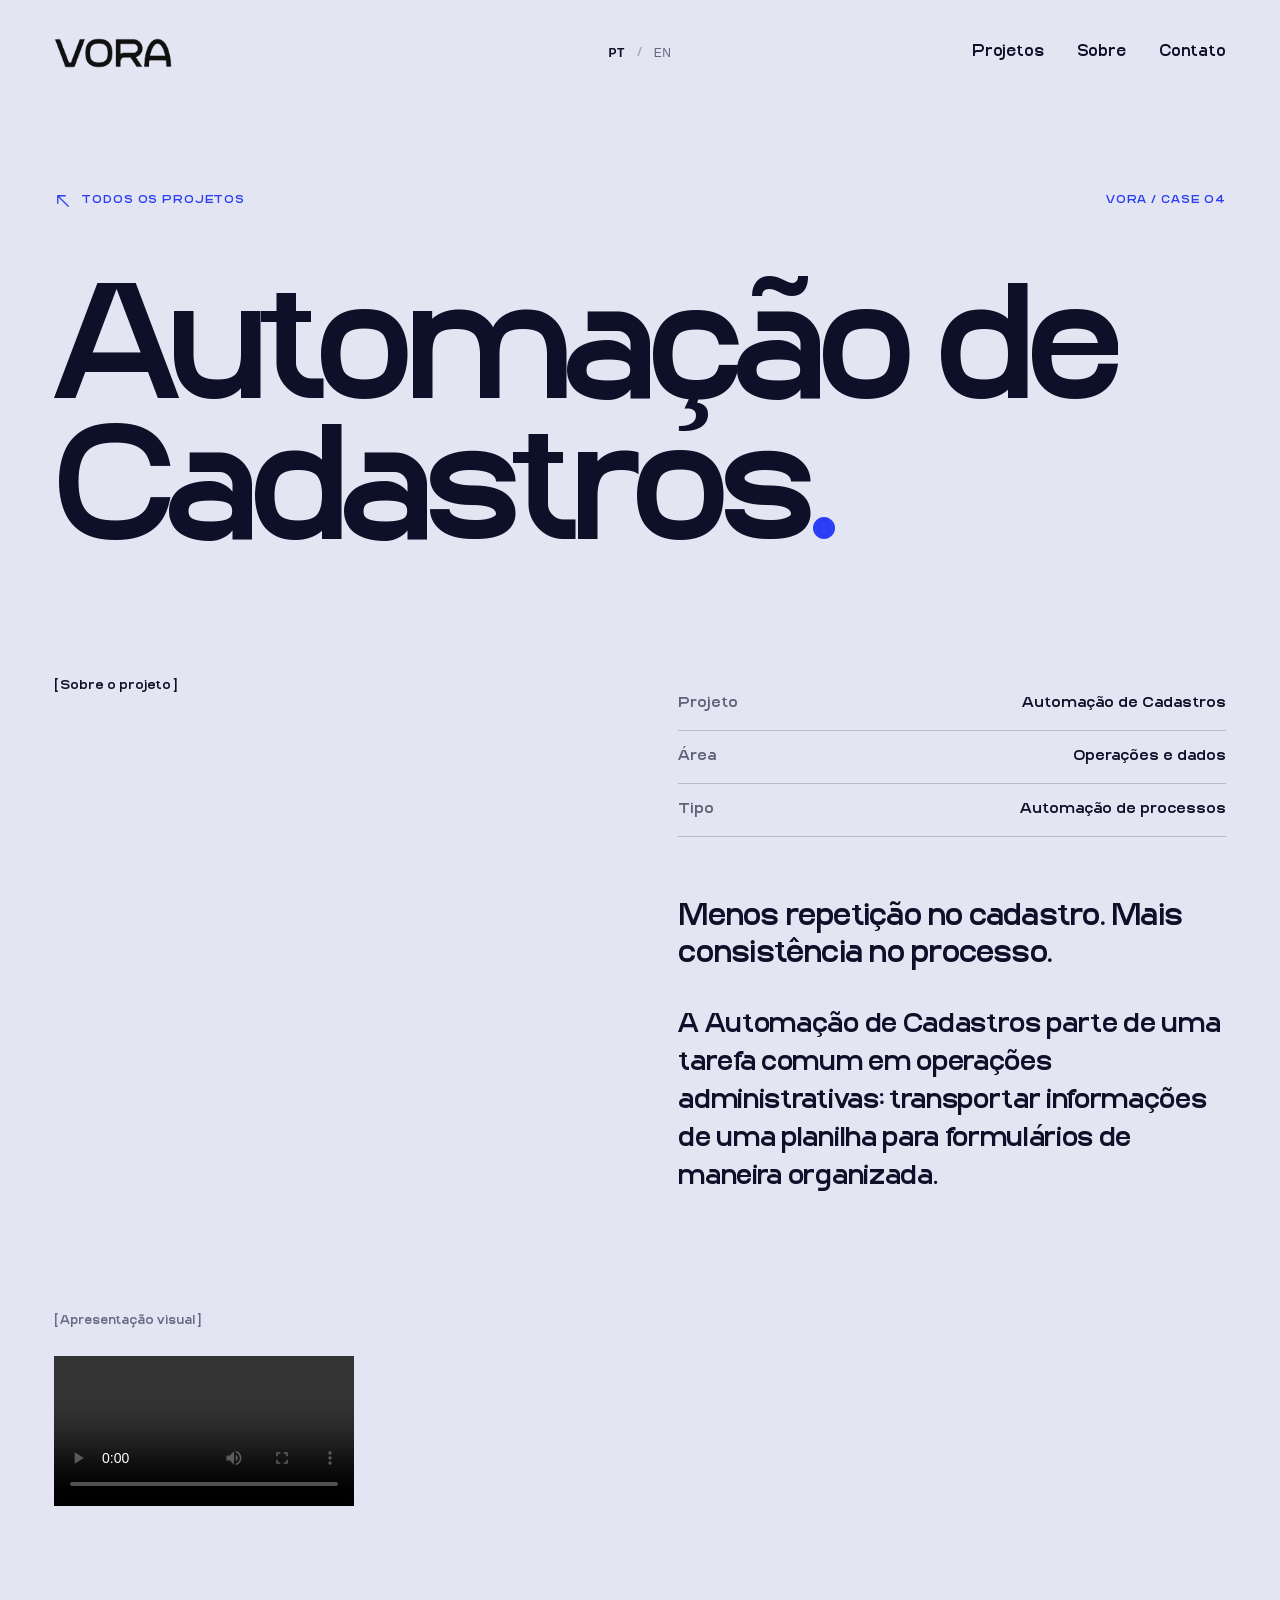
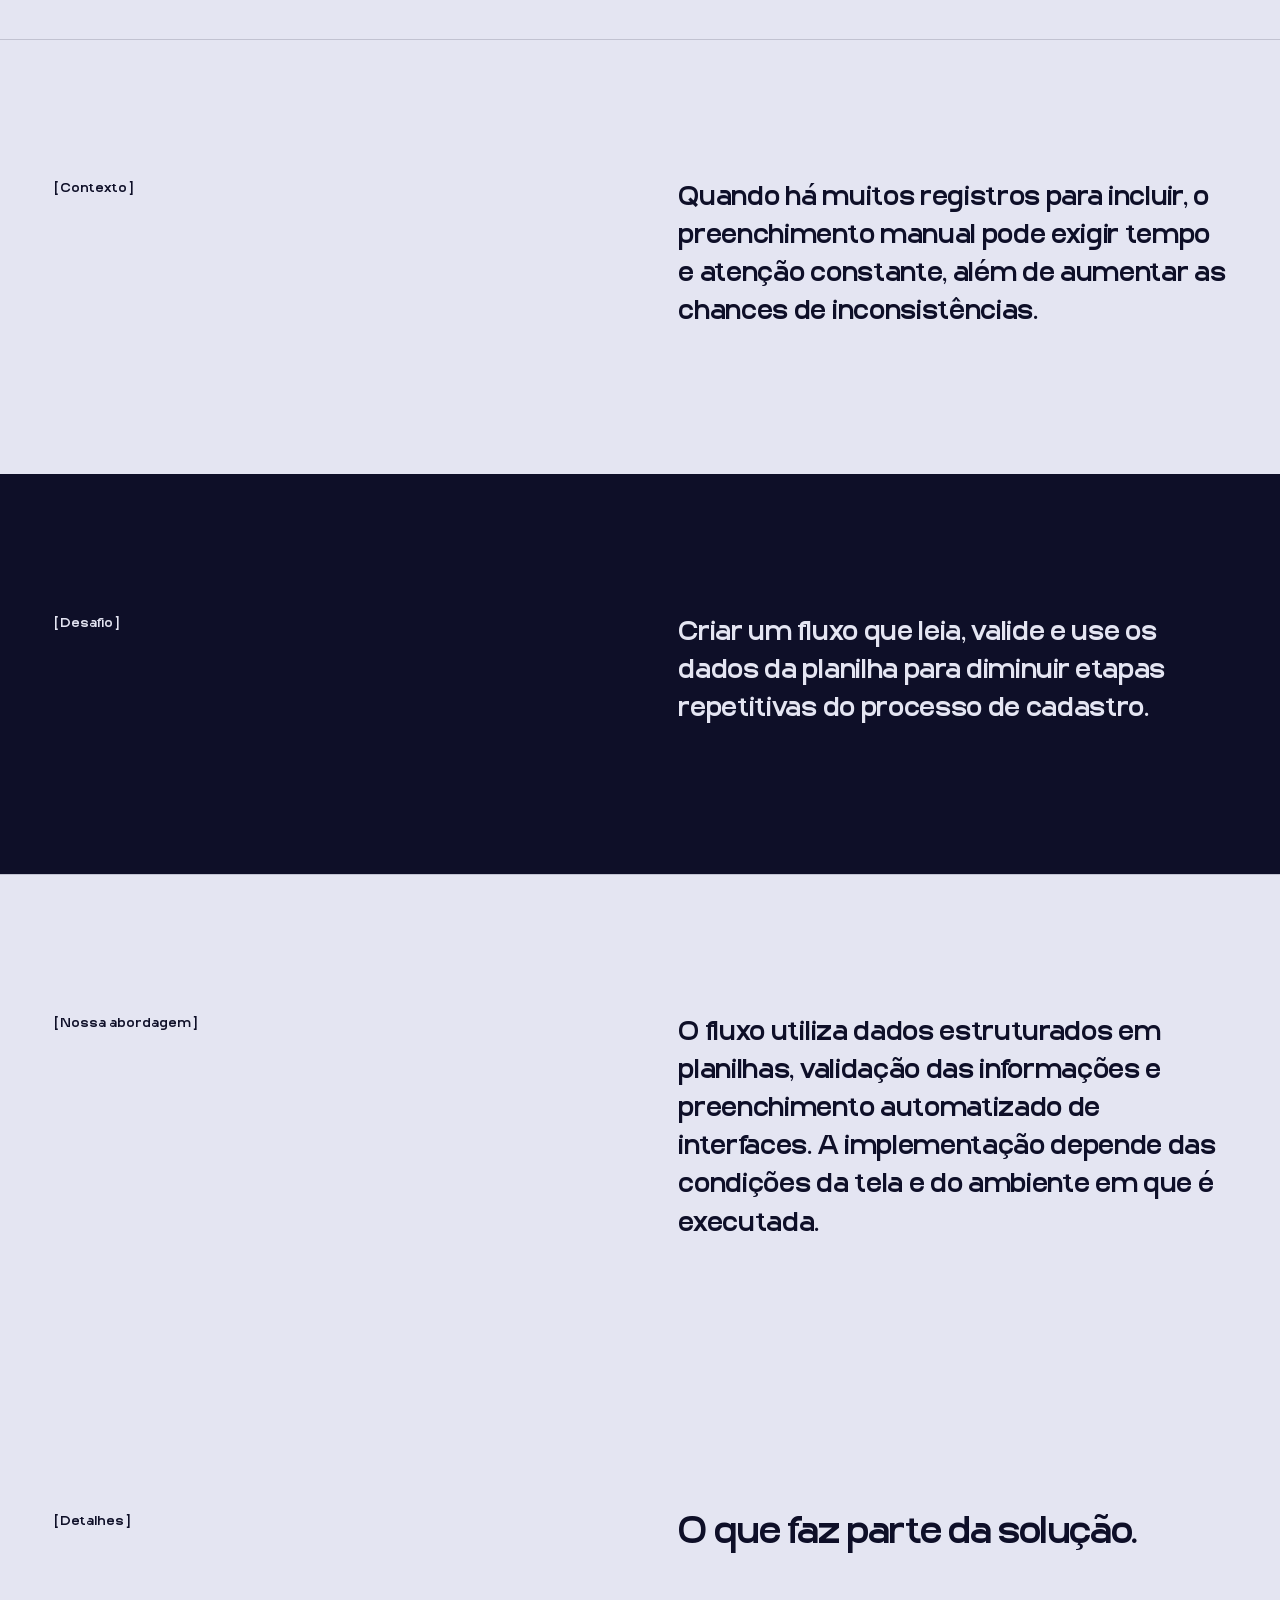
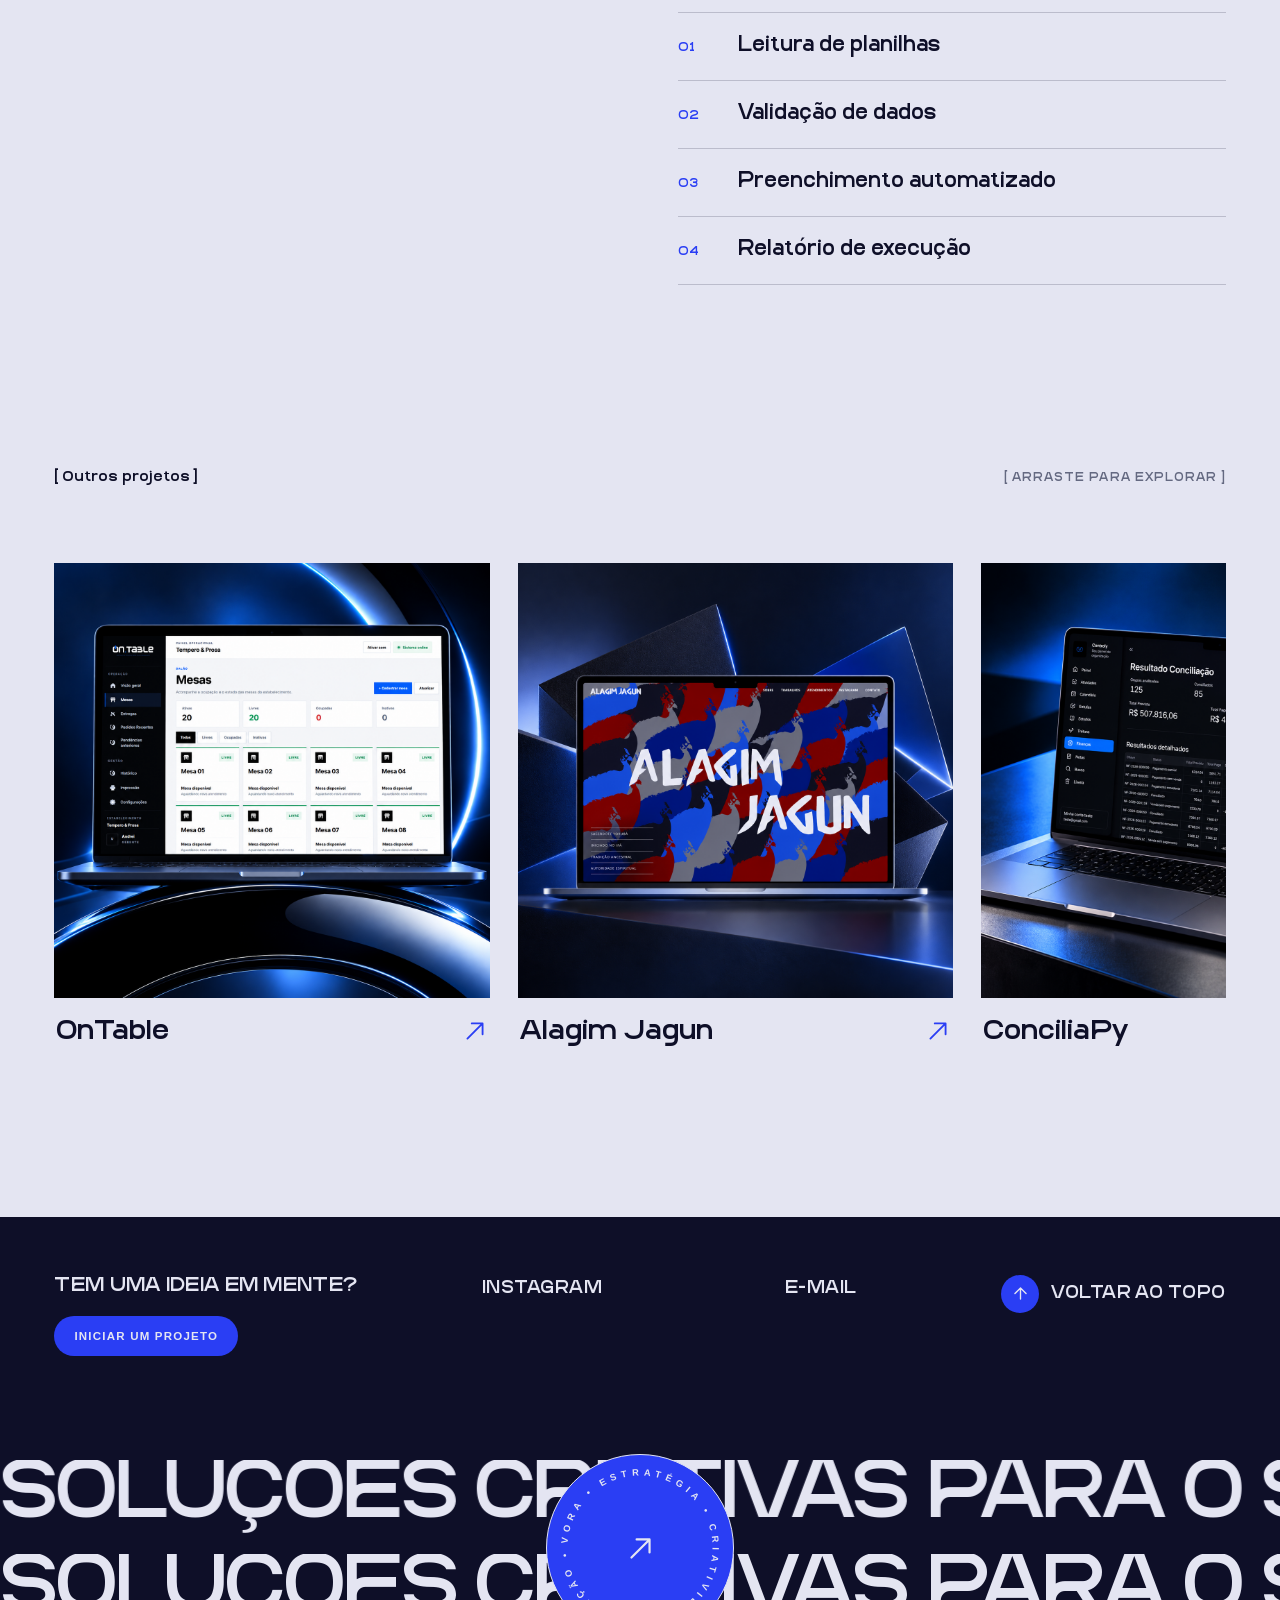
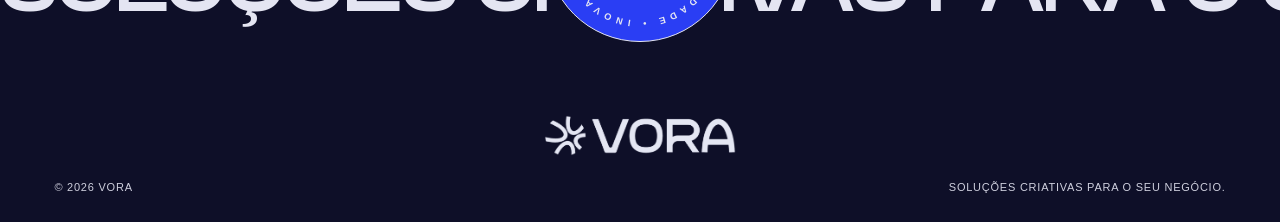
==== commit 29d3202c: "." ====
--- a/cases/automacao-cadastros.html
+++ b/cases/automacao-cadastros.html
@@ -32,7 +32,36 @@
 <section class="case-intro" aria-labelledby="case-name"><div class="case-intro__top"><a class="case-back" href="../index.html#projetos"><span class="case-back__arrow" aria-hidden="true"><svg viewBox="0 0 24 24" fill="none" stroke="currentColor" stroke-width="1.7" stroke-linecap="round" stroke-linejoin="round" aria-hidden="true" focusable="false"><path d="M19 19 5 5M5 15V5h10"/></svg></span><span class="case-back__label" data-pt="TODOS OS PROJETOS" data-en="ALL WORK">TODOS OS PROJETOS</span></a><span class="case-index">VORA / CASE 04</span></div><h1 class="case-intro__name" id="case-name">Automação de Cadastros<span class="brand-dot">.</span></h1>
 <div class="case-intro__grid"><div class="case-section-label"><span data-pt="[ Sobre o projeto ]" data-en="[ About the project ]" >[ Sobre o projeto ]</span></div><div class="case-intro__body"><div class="case-meta"><div class="case-meta__row"><span data-pt="Projeto" data-en="Project" >Projeto</span><span>Automação de Cadastros</span></div><div class="case-meta__row"><span data-pt="Área" data-en="Field" >Área</span><span data-pt="Operações e dados" data-en="Operations and data" >Operações e dados</span></div><div class="case-meta__row"><span data-pt="Tipo" data-en="Type" >Tipo</span><span data-pt="Automação de processos" data-en="Process automation" >Automação de processos</span></div></div><div class="case-intro__copy"><h2 data-pt="Menos repetição no cadastro. Mais consistência no processo." data-en="Less repetitive data entry. A more consistent process." >Menos repetição no cadastro. Mais consistência no processo.</h2><p data-pt="A Automação de Cadastros parte de uma tarefa comum em operações administrativas: transportar informações de uma planilha para formulários de maneira organizada." data-en="The Registration Automation project addresses a common administrative task: transferring spreadsheet data into forms in an organized workflow." >A Automação de Cadastros parte de uma tarefa comum em operações administrativas: transportar informações de uma planilha para formulários de maneira organizada.</p></div></div></div>
 </section>
-<section class="case-visuals" aria-label="Visual de apresentação"><div class="case-visuals__heading"><span data-pt="[ Apresentação visual ]" data-en="[ Visual presentation ]" >[ Apresentação visual ]</span><span></span></div><div class="case-visuals__grid case-visuals__grid--single"><figure class="case-visuals__item"><img src="../assets/images/projects/automacao-cadastros.svg" alt="Automação de Cadastros — capa do projeto" loading="lazy" /></figure></div></section>
+
+<section class="case-visuals" aria-label="Visual de apresentação">
+  <div class="case-visuals__heading">
+    <span
+      data-pt="[ Apresentação visual ]"
+      data-en="[ Visual presentation ]"
+    >[ Apresentação visual ]</span>
+    <span></span>
+  </div>
+
+<div class="case-visuals__grid">
+  <figure class="case-visuals__item case-visuals__item--video">
+
+
+    <video
+      class="case-visuals__screen-video"
+      controls
+      playsinline
+      preload="metadata"
+      aria-label="Demonstração da Automação de Cadastros"
+    >
+      <source
+        src="../assets/video/automacao-cadastros.mp4"
+        type="video/mp4"
+      />
+      Seu navegador não suporta reprodução de vídeos.
+    </video>
+  </figure>
+</div>
+</section>
 <section class="case-story"><div class="case-section-label"><span data-pt="[ Contexto ]" data-en="[ Context ]" >[ Contexto ]</span></div><div class="case-story__body"><p data-pt="Quando há muitos registros para incluir, o preenchimento manual pode exigir tempo e atenção constante, além de aumentar as chances de inconsistências." data-en="Entering many records manually takes time and constant attention, and can increase inconsistencies." >Quando há muitos registros para incluir, o preenchimento manual pode exigir tempo e atenção constante, além de aumentar as chances de inconsistências.</p></div></section>
 <section class="case-story case-story--accent"><div class="case-section-label"><span data-pt="[ Desafio ]" data-en="[ Challenge ]" >[ Desafio ]</span></div><div class="case-story__body"><p data-pt="Criar um fluxo que leia, valide e use os dados da planilha para diminuir etapas repetitivas do processo de cadastro." data-en="Create a workflow that reads and checks spreadsheet data to reduce repetitive steps in registration." >Criar um fluxo que leia, valide e use os dados da planilha para diminuir etapas repetitivas do processo de cadastro.</p></div></section>
 <section class="case-story"><div class="case-section-label"><span data-pt="[ Nossa abordagem ]" data-en="[ Our approach ]" >[ Nossa abordagem ]</span></div><div class="case-story__body"><p data-pt="O fluxo utiliza dados estruturados em planilhas, validação das informações e preenchimento automatizado de interfaces. A implementação depende das condições da tela e do ambiente em que é executada." data-en="The flow uses structured spreadsheet data, validation, and automated form interactions. Its implementation depends on the screen layout and execution environment." >O fluxo utiliza dados estruturados em planilhas, validação das informações e preenchimento automatizado de interfaces. A implementação depende das condições da tela e do ambiente em que é executada.</p></div></section>
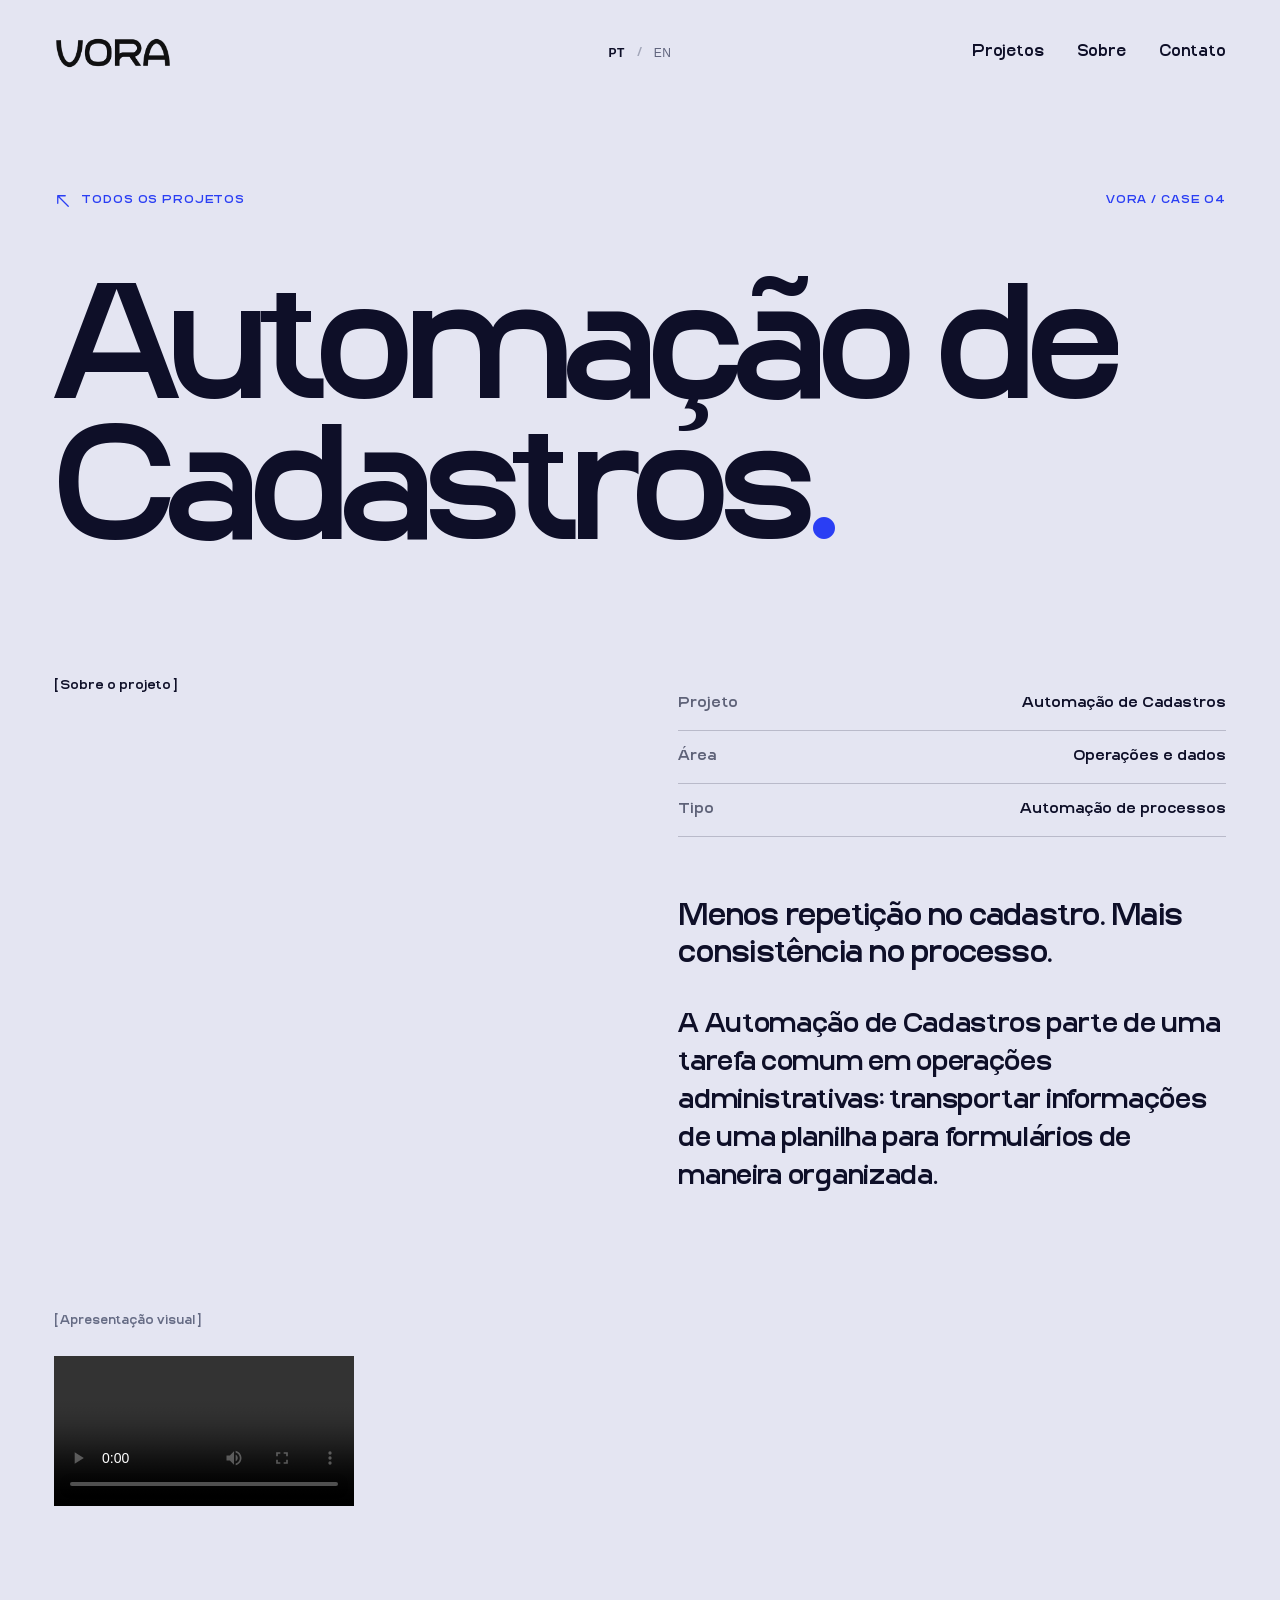
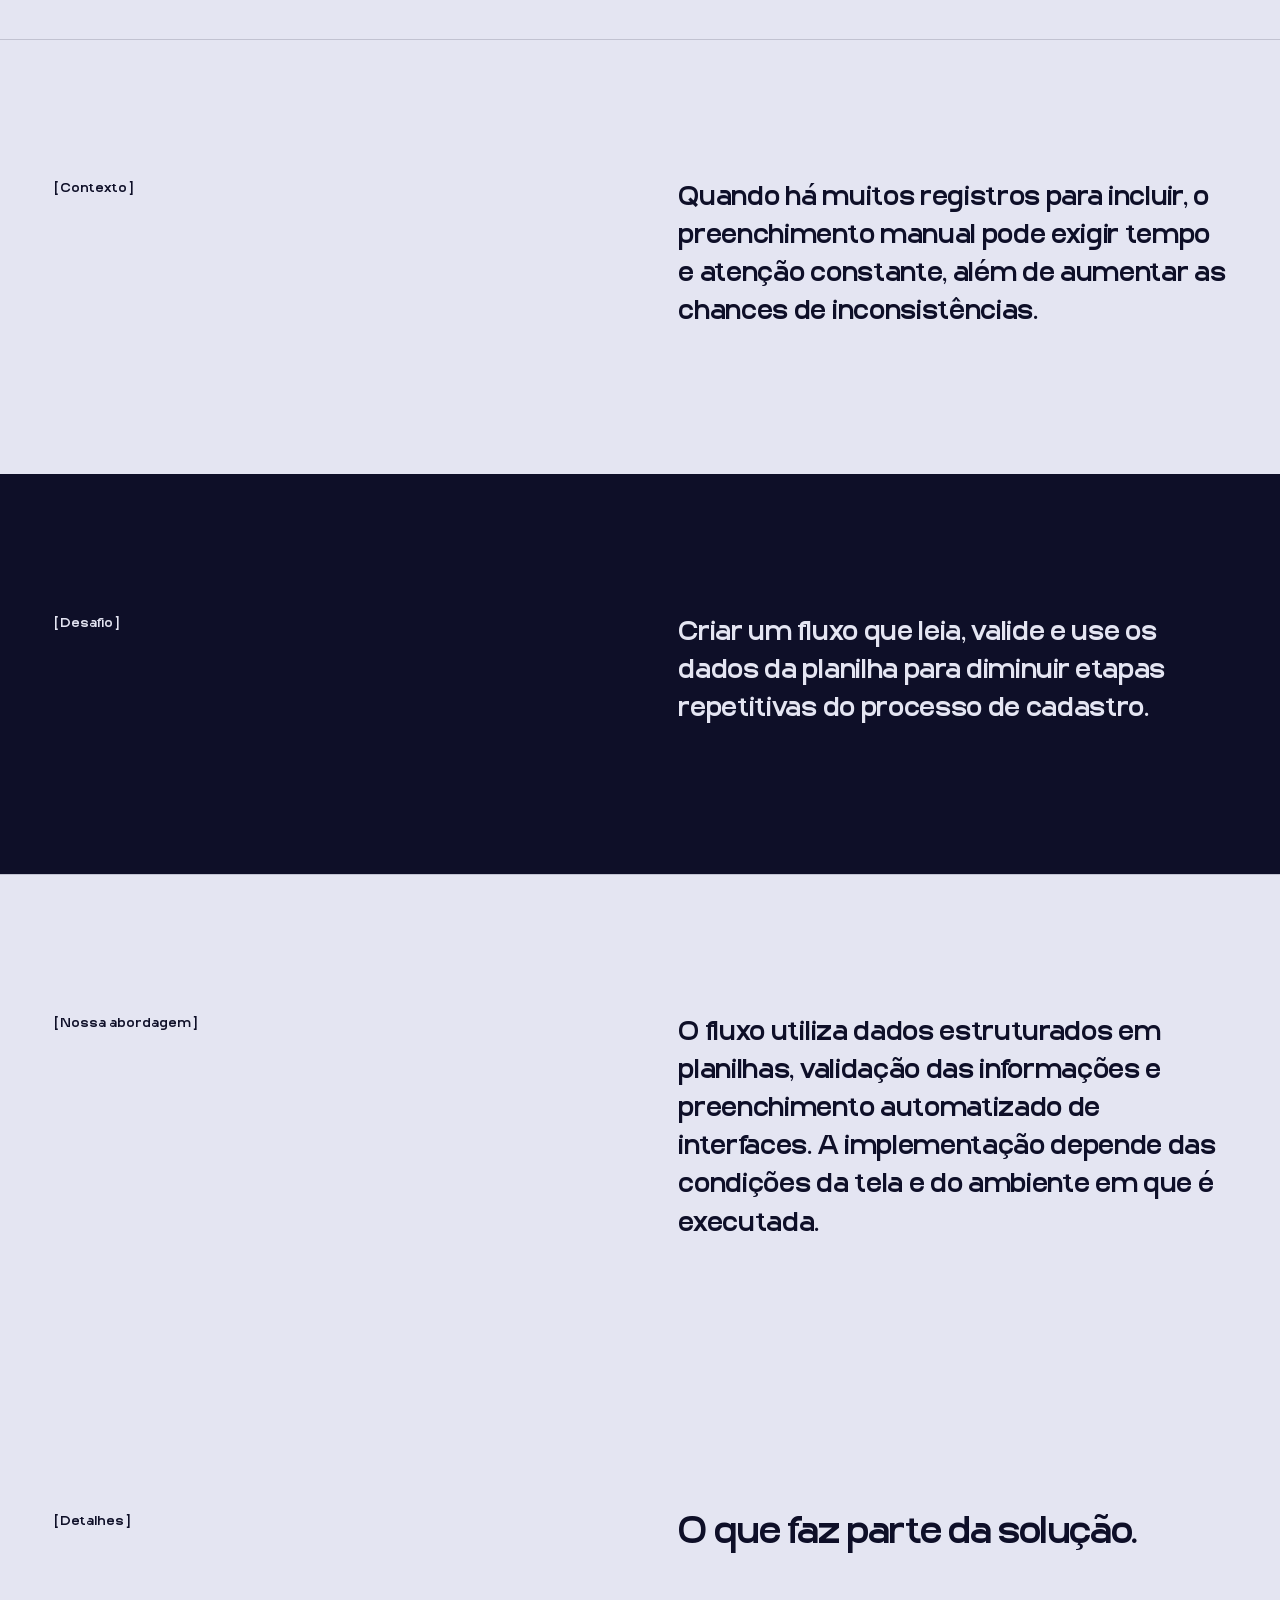
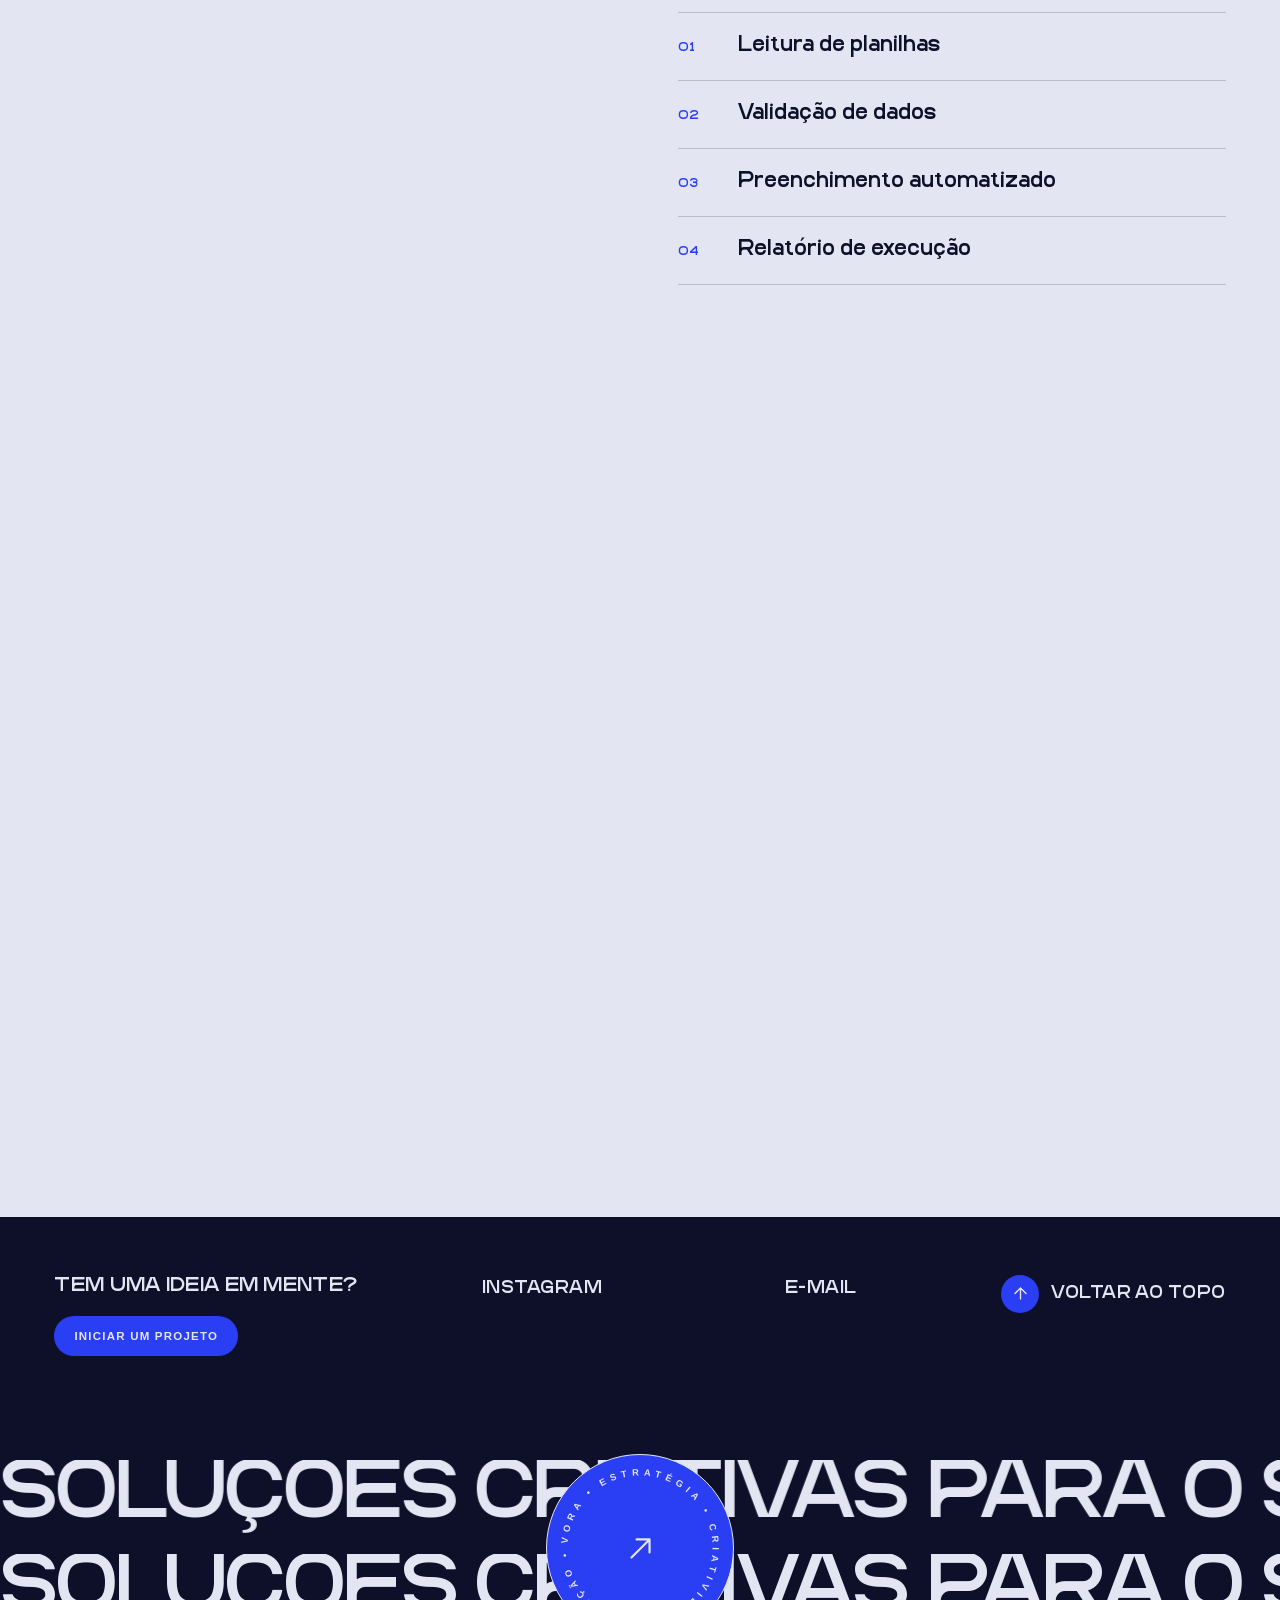
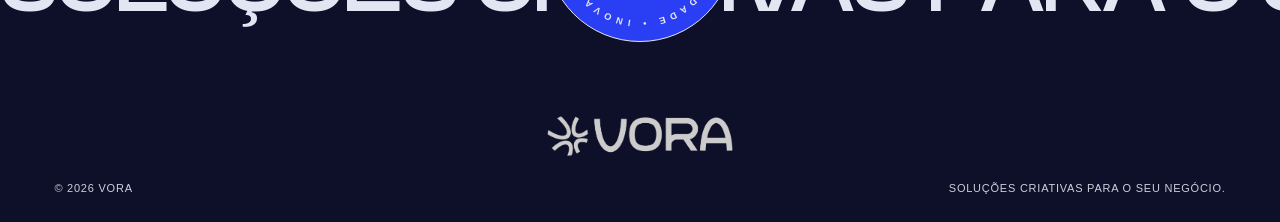
==== commit 7813c2c9: "feat: favicon oficial VORA" ====
--- a/cases/automacao-cadastros.html
+++ b/cases/automacao-cadastros.html
@@ -1,6 +1,7 @@
 <!doctype html>
 <html lang="pt-BR"><head><meta charset="utf-8"/><meta name="viewport" content="width=device-width,initial-scale=1.0"/><meta name="theme-color" content="#E4E5F2"/>
 <meta name="description" content="Menos repetição no cadastro. Mais consistência no processo."/><title>Vora Labs — Automação de Cadastros</title>
+    <link rel="icon" type="image/x-icon" href="../favicon.ico?v=2" />
 <link rel="preload" href="../assets/fonts/Recady.ttf" as="font" type="font/ttf" crossorigin/>
 <link rel="stylesheet" href="../assets/css/styles.css"/><link rel="stylesheet" href="../assets/css/header.css"/><link rel="stylesheet" href="../assets/css/footer.css"/><link rel="stylesheet" href="../assets/css/case.css"/>
 <script src="../assets/js/header.js" defer></script><script src="../assets/js/footer.js" defer></script><script src="../assets/js/case.js" defer></script></head>
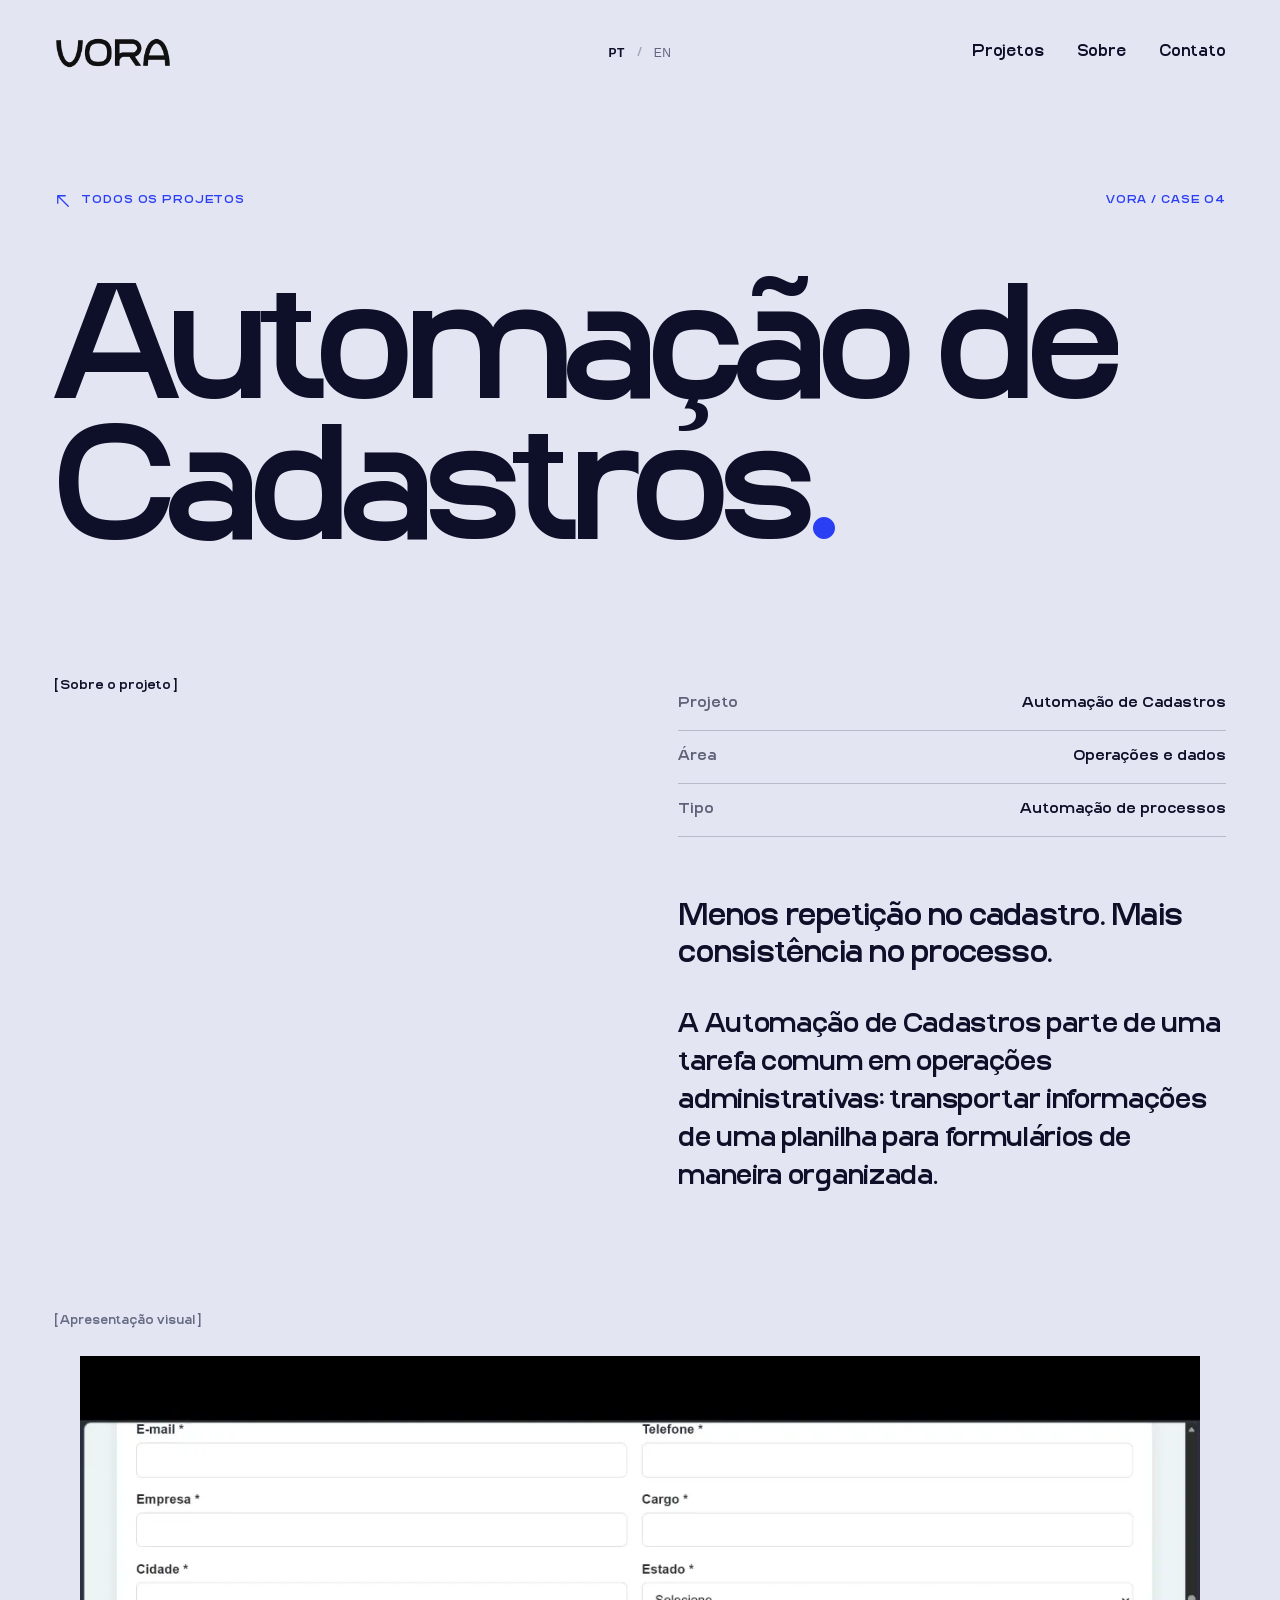
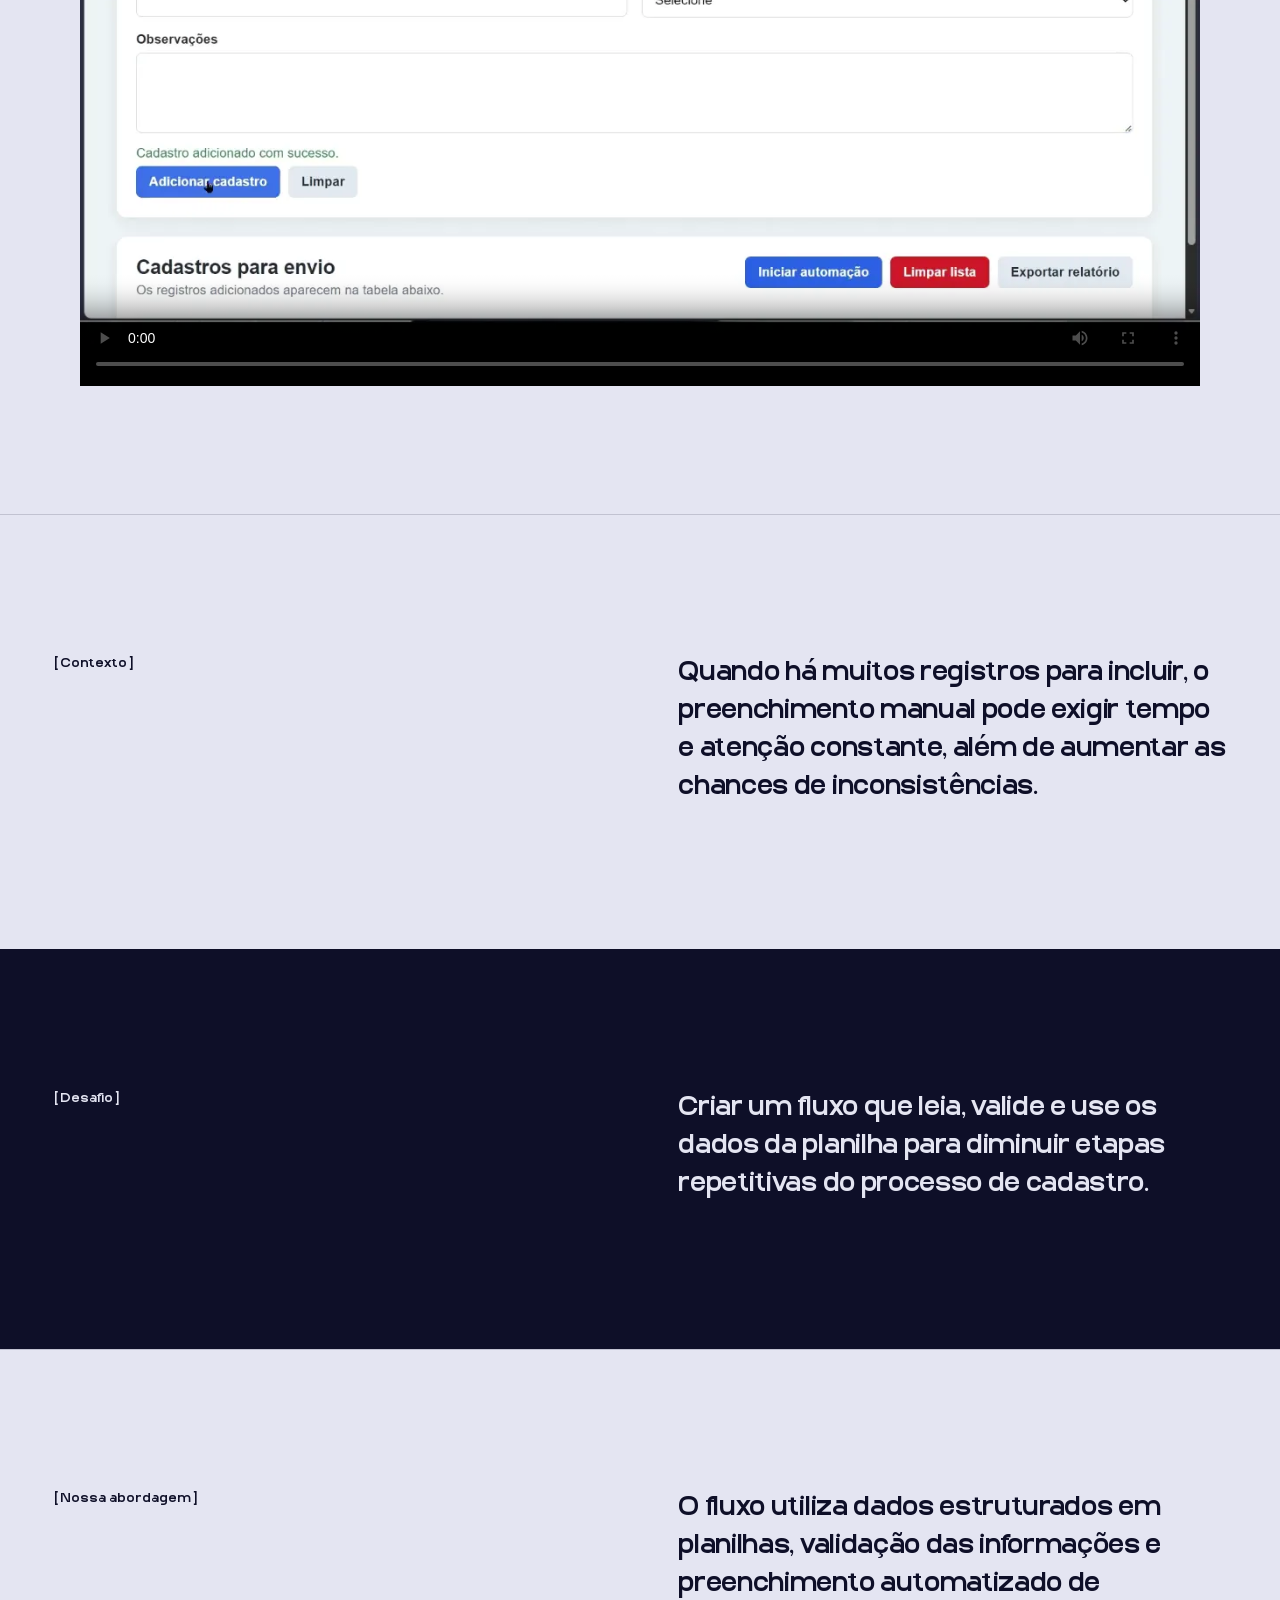
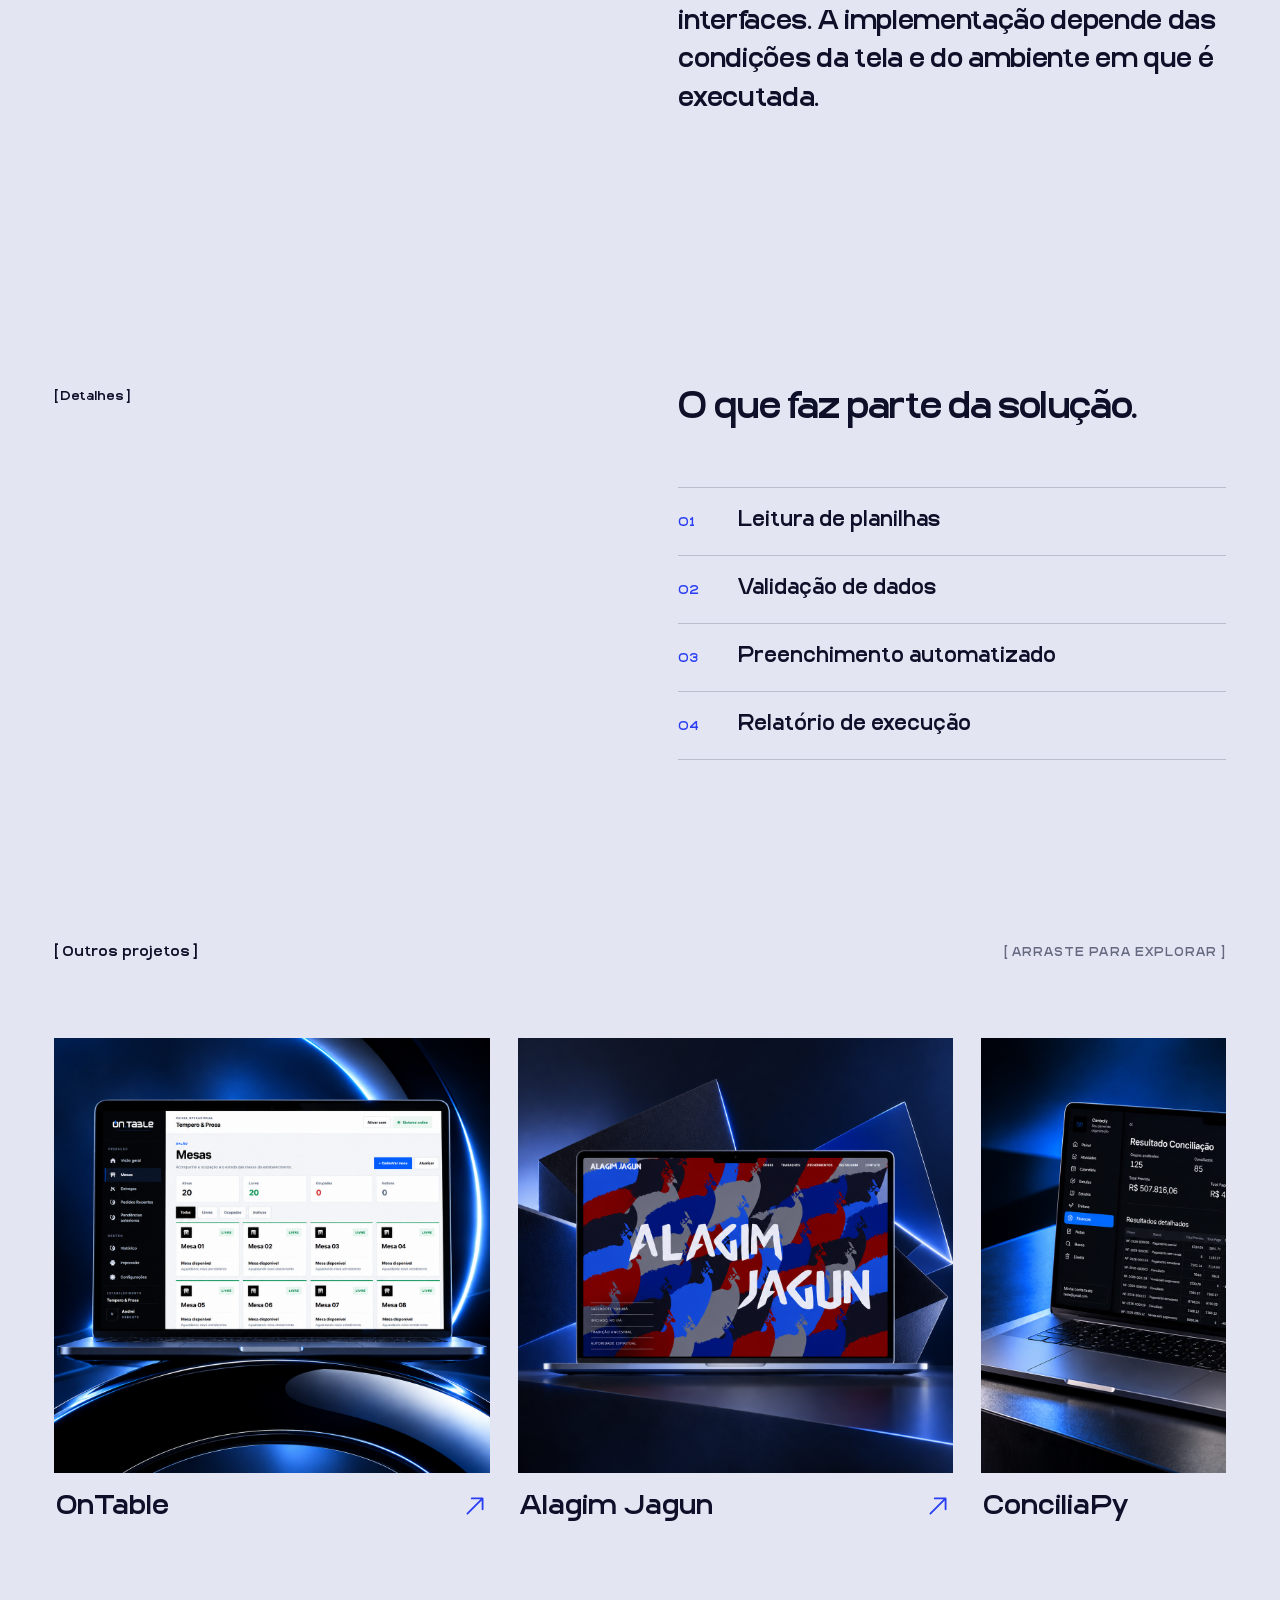
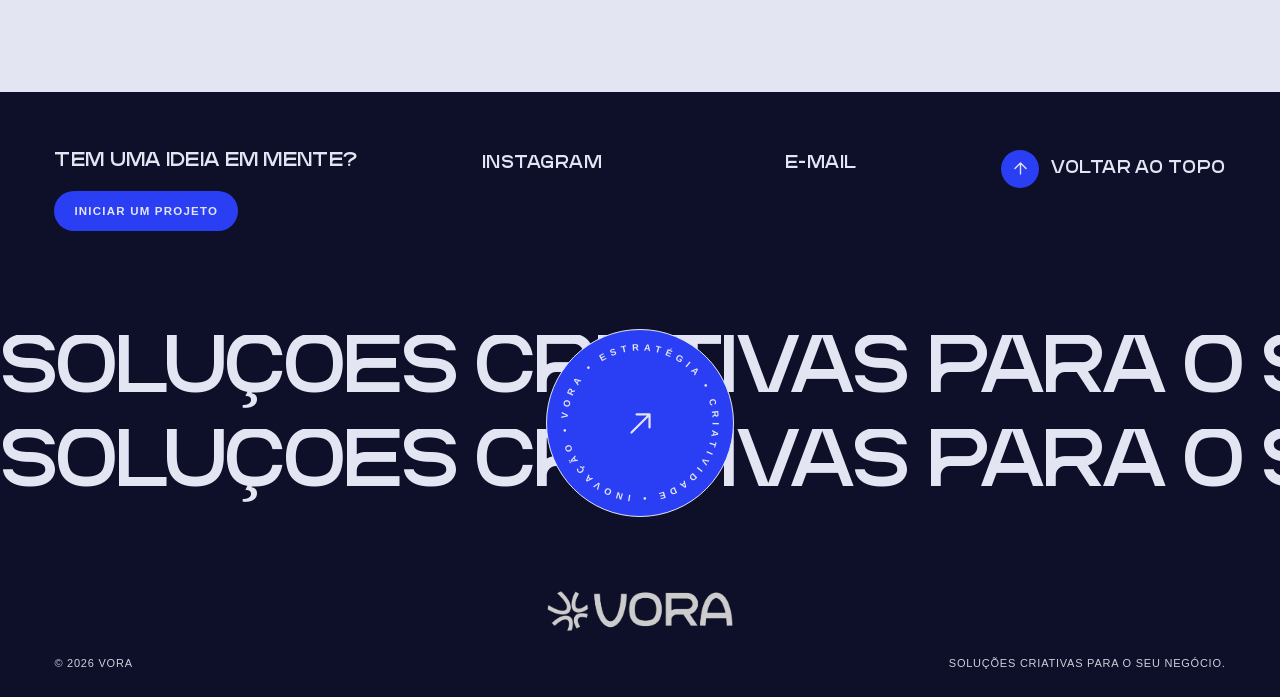
==== commit 86e2efed: "." ====
--- a/cases/automacao-cadastros.html
+++ b/cases/automacao-cadastros.html
@@ -43,12 +43,15 @@
     <span></span>
   </div>
 
-<div class="case-visuals__grid">
+<div class="case-visuals__grid case-visuals__grid--video">
   <figure class="case-visuals__item case-visuals__item--video">
 
 
     <video
       class="case-visuals__screen-video"
+      width="1280"
+      height="720"
+      poster="../assets/images/projects/automacao-video-poster.webp"
       controls
       playsinline
       preload="metadata"
--- a/assets/css/case.css
+++ b/assets/css/case.css
@@ -140,3 +140,27 @@
 /* Cards de "Outros projetos" adotam o mesmo enquadramento quadrado
    das capas da galeria da página inicial. */
 .case-related__preview { aspect-ratio: 1 / 1; }
+
+
+/* Case Automação de Cadastros — vídeo responsivo com enquadramento integral.
+   Mantém os controles nativos e a proporção original (16:9) em qualquer tela. */
+.case-visuals__grid--video {
+  grid-template-columns: minmax(0, 1fr);
+  width: min(100%, 1120px);
+  margin-inline: auto;
+}
+.case-visuals__item--video {
+  min-width: 0;
+  max-width: 100%;
+  overflow: hidden;
+  background: #0e0f28;
+}
+.case-visuals__screen-video {
+  display: block;
+  width: 100%;
+  max-width: 100%;
+  height: auto;
+  aspect-ratio: 16 / 9;
+  object-fit: contain;
+  background: #0e0f28;
+}
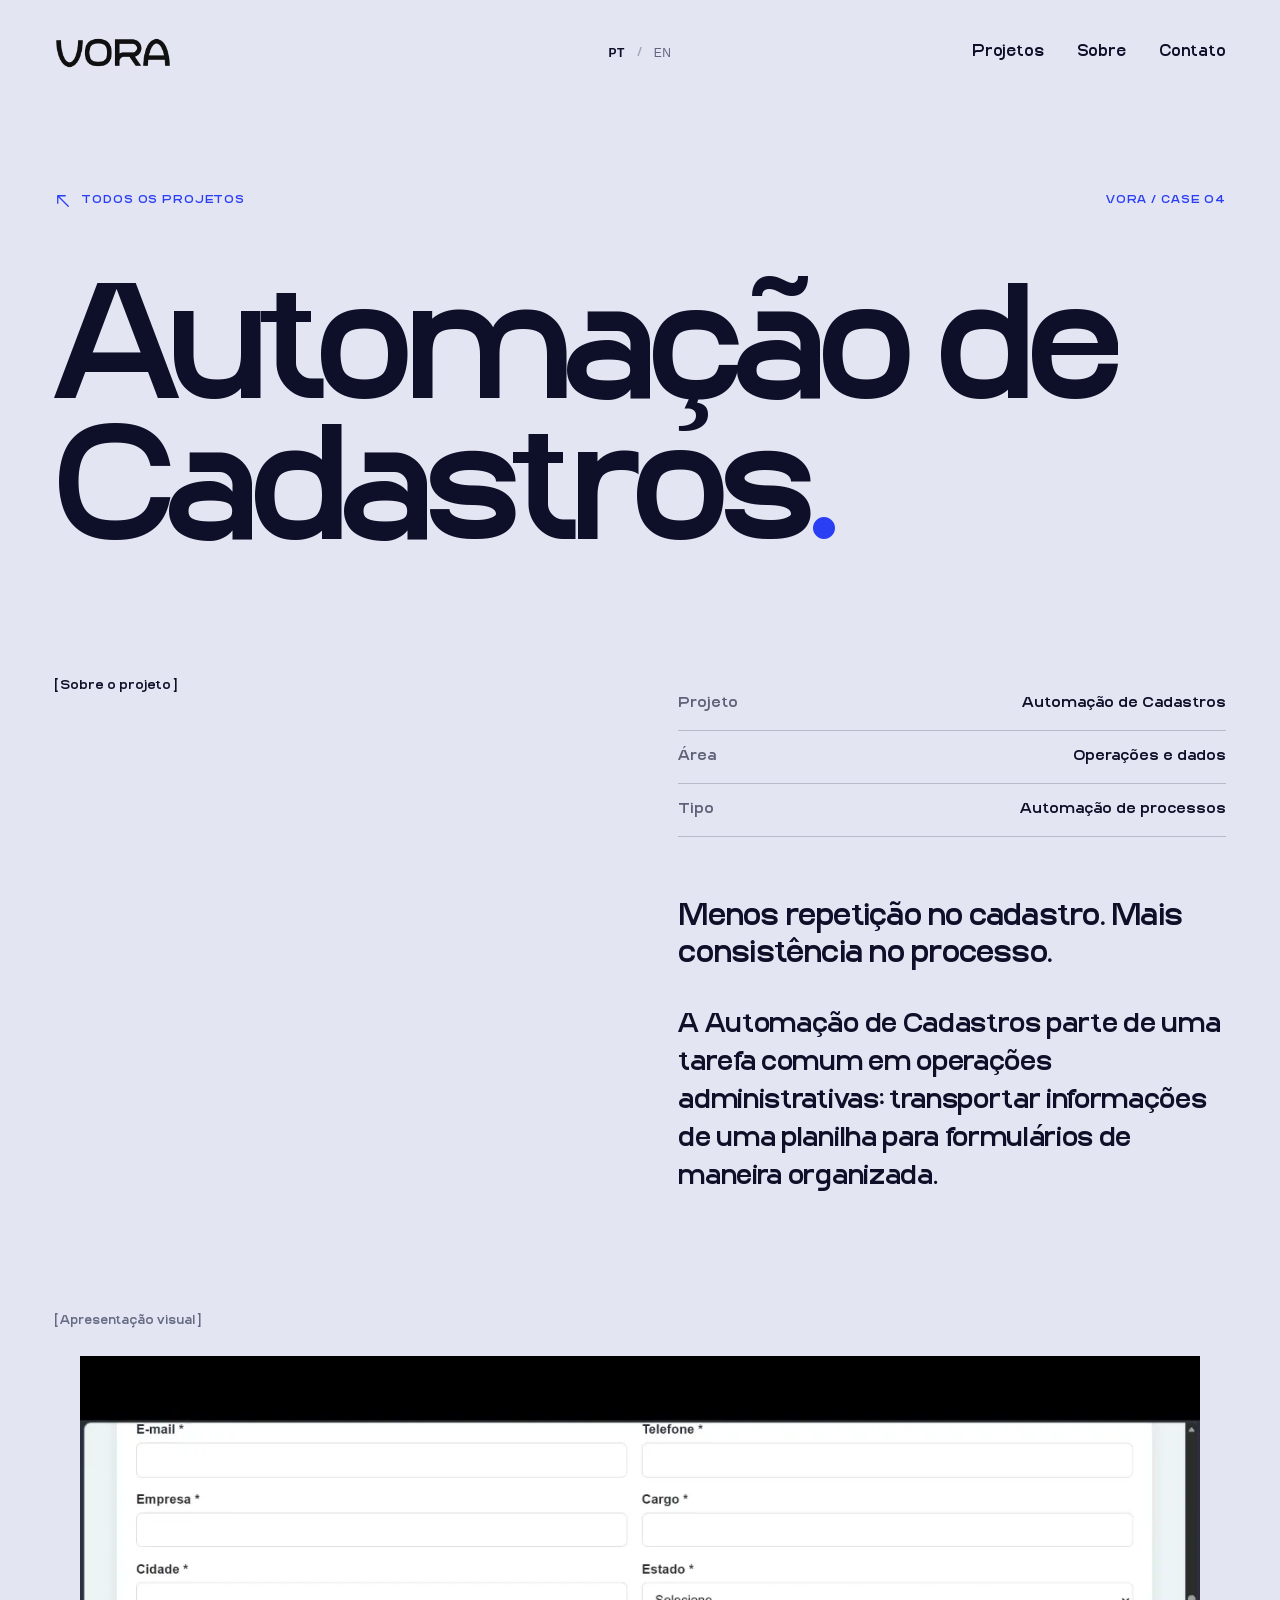
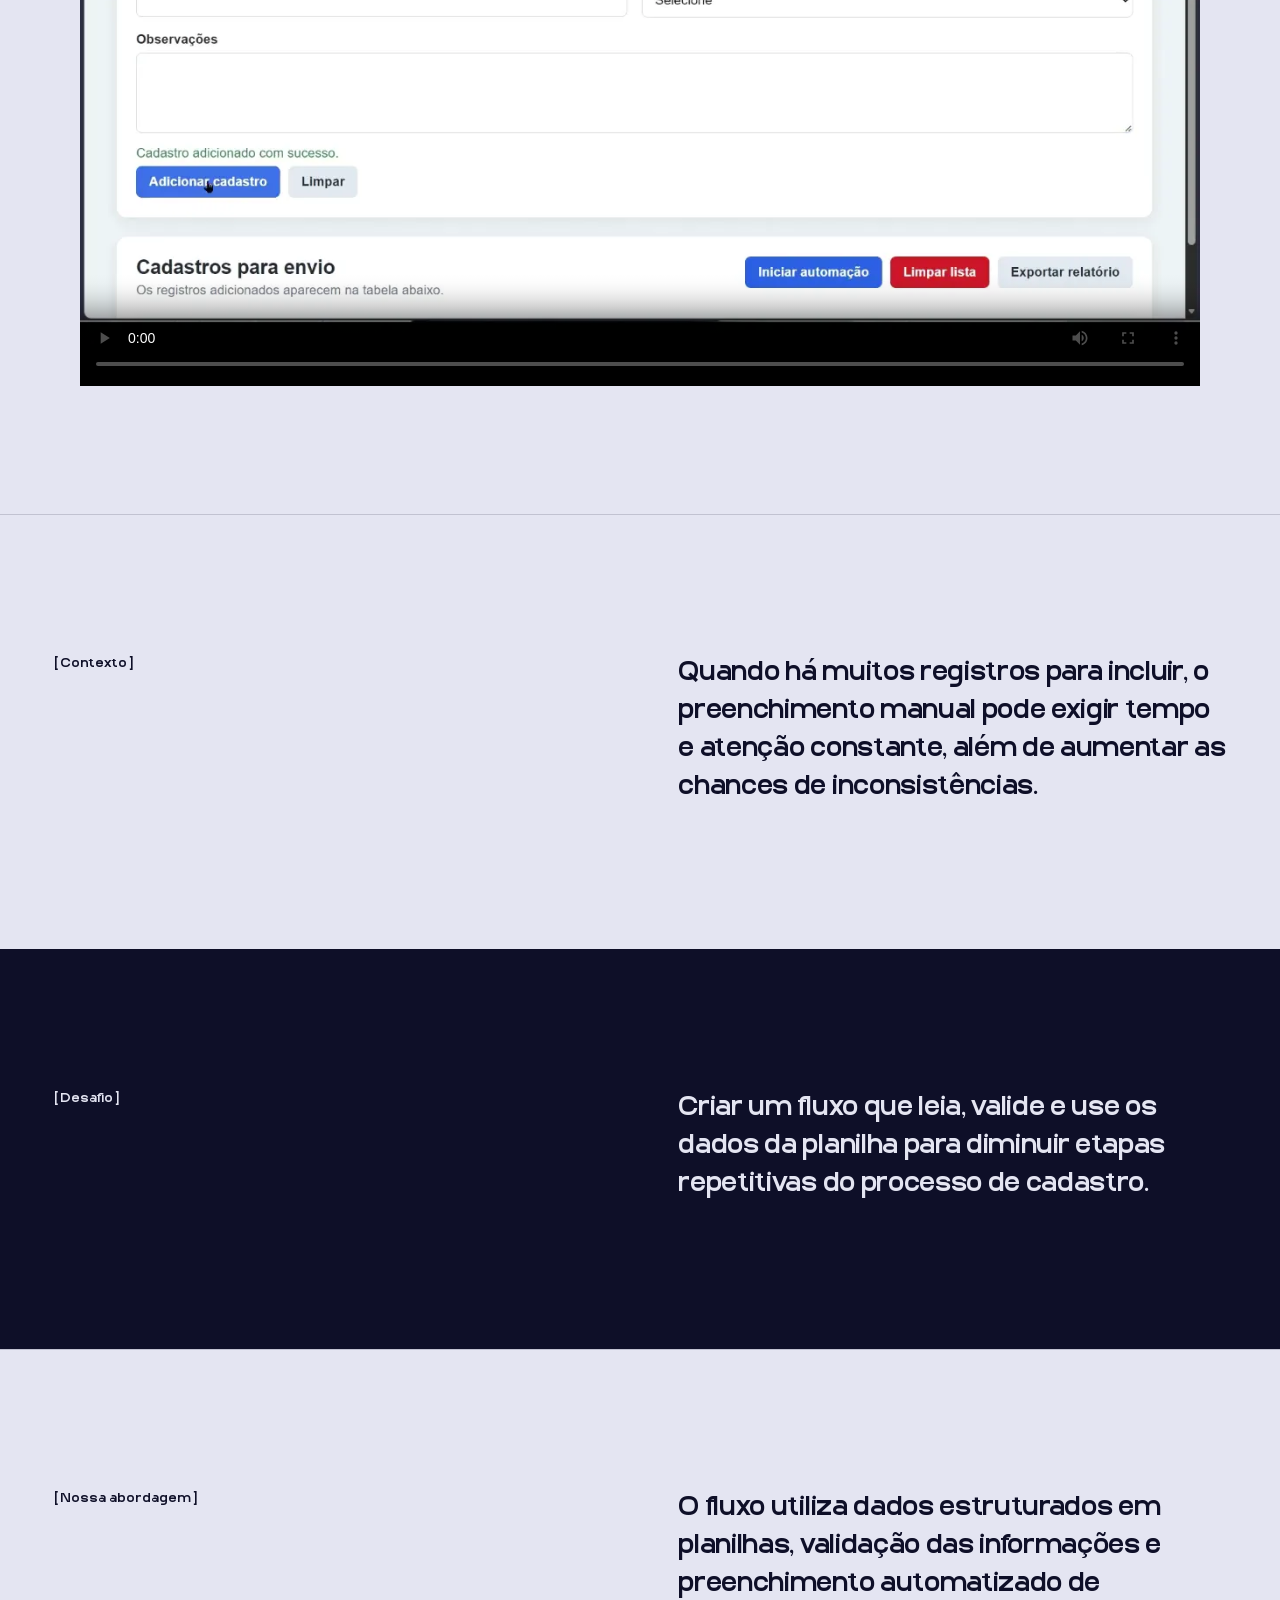
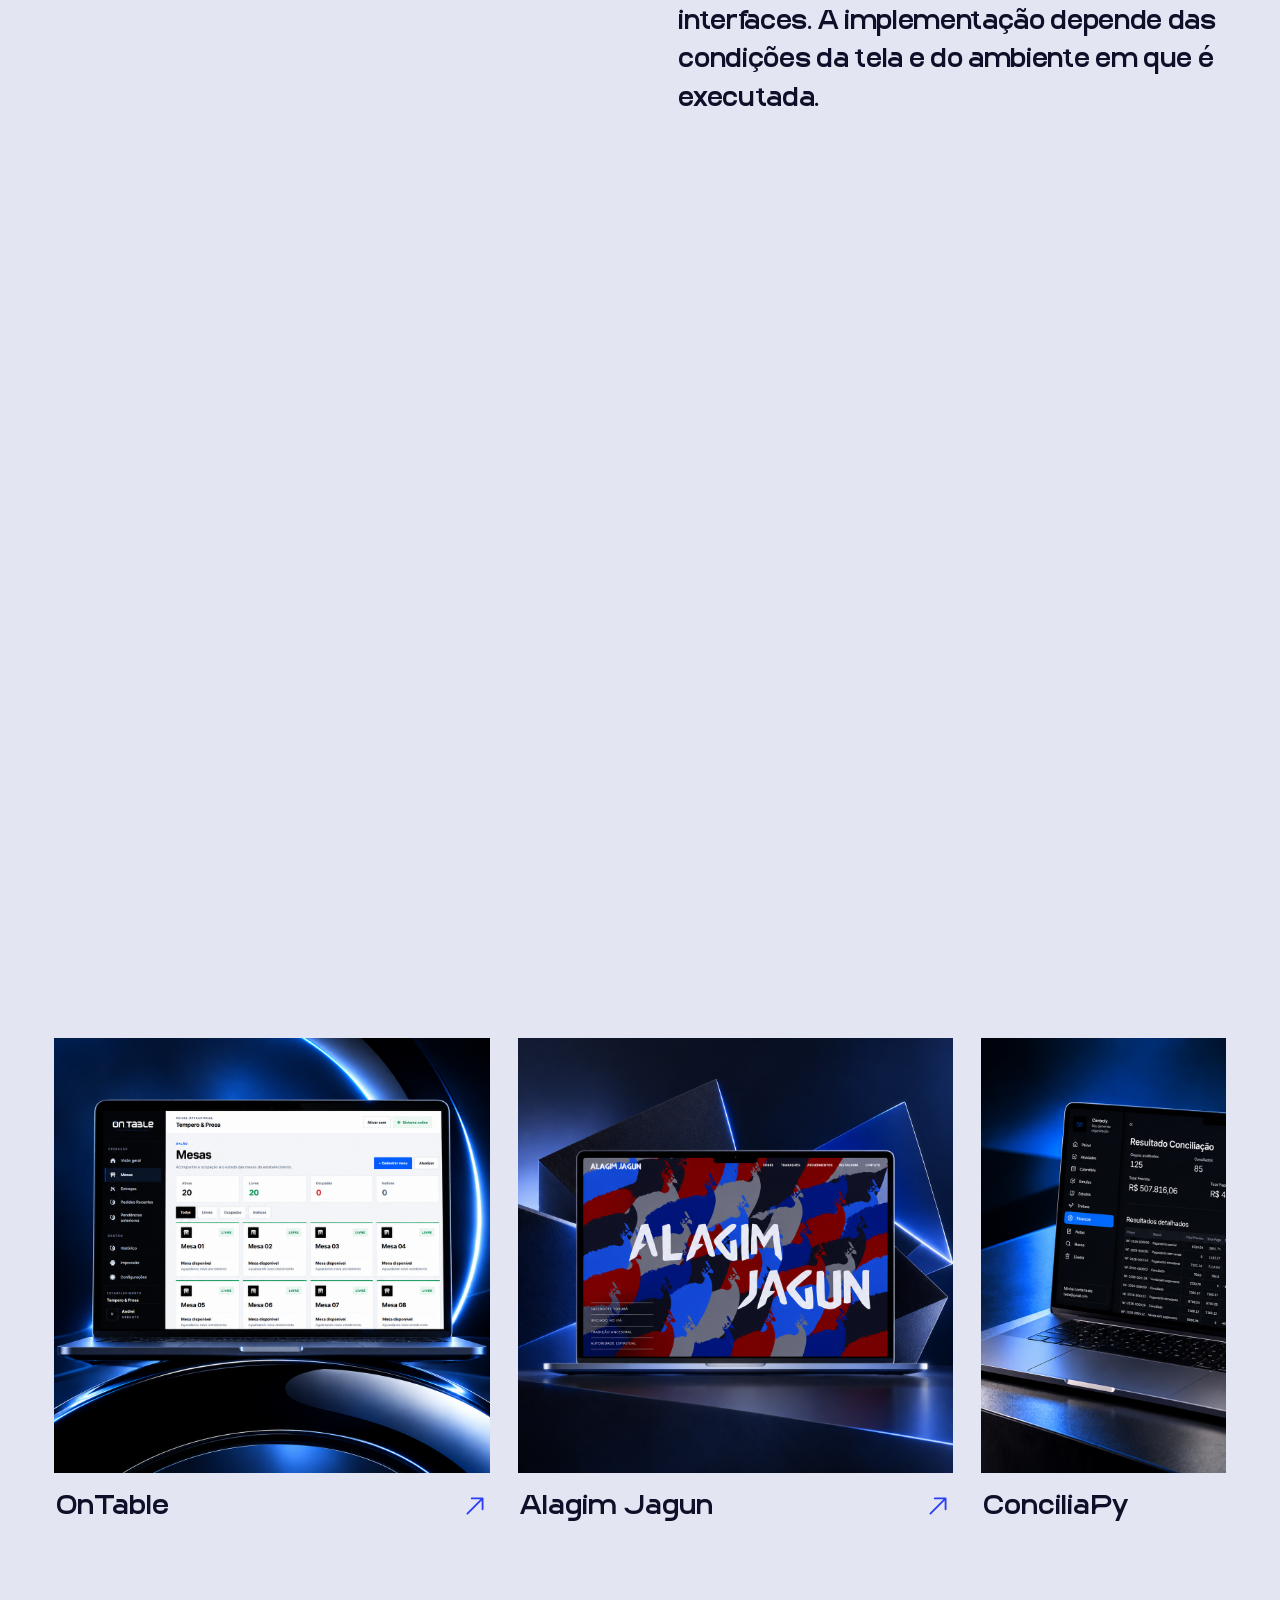
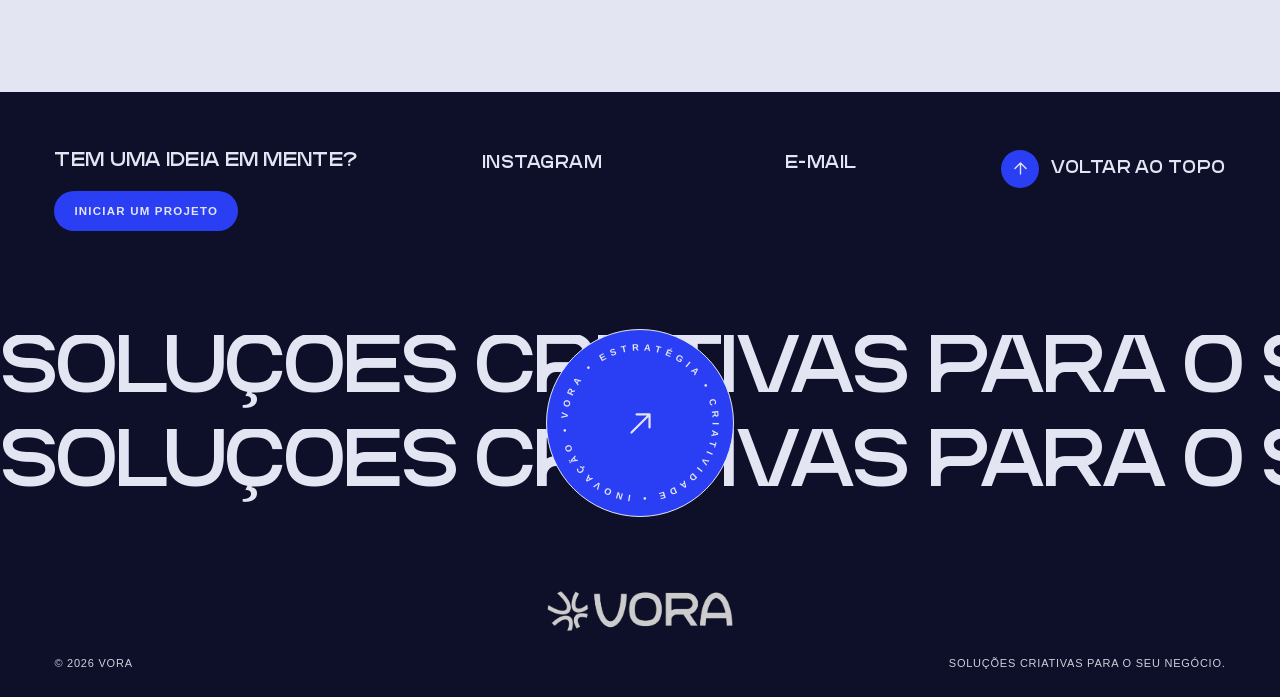
==== commit 1fa024fd: "feat: clima nova" ====
--- a/cases/automacao-cadastros.html
+++ b/cases/automacao-cadastros.html
@@ -102,6 +102,42 @@
   <span class="case-related__preview"><img src="../assets/images/projects/azul-virgem.png" alt="" loading="lazy"/></span>
   <span class="case-related__info"><span class="case-related__name">Ateliê Azul Virgem</span><span class="case-related__arrow" aria-hidden="true"><svg viewBox="0 0 24 24" fill="none" stroke="currentColor" stroke-width="1.7" stroke-linecap="round" stroke-linejoin="round" aria-hidden="true" focusable="false"><path d="M5 19 19 5M9 5h10v10"/></svg></span></span>
  </a>
+
+ 
+<a
+  class="case-related__card"
+  href="https://studiovoralabs.github.io/vora-ar/"
+  target="_blank"
+  rel="noopener noreferrer"
+>
+  <span class="case-related__preview">
+    <img
+      src="../assets/images/projects/climanova.png"
+      alt="ClimaNova — Site institucional"
+      loading="lazy"
+    />
+  </span>
+
+  <span class="case-related__info">
+    <span class="case-related__name">ClimaNova</span>
+
+    <span class="case-related__arrow" aria-hidden="true">
+      <svg
+        viewBox="0 0 24 24"
+        fill="none"
+        stroke="currentColor"
+        stroke-width="1.7"
+        stroke-linecap="round"
+        stroke-linejoin="round"
+        aria-hidden="true"
+        focusable="false"
+      >
+        <path d="M5 19 19 5M9 5h10v10"/>
+      </svg>
+    </span>
+  </span>
+</a>
+
 <a class="case-related__card" href="https://aphroditesex-shop.netlify.app/" target="_blank" rel="noopener noreferrer">
   <span class="case-related__preview"><img src="../assets/images/projects/sex-shop2.png" alt="" loading="lazy"/></span>
   <span class="case-related__info"><span class="case-related__name">Aphrodite Sex Shop</span><span class="case-related__arrow" aria-hidden="true"><svg viewBox="0 0 24 24" fill="none" stroke="currentColor" stroke-width="1.7" stroke-linecap="round" stroke-linejoin="round" aria-hidden="true" focusable="false"><path d="M5 19 19 5M9 5h10v10"/></svg></span></span>
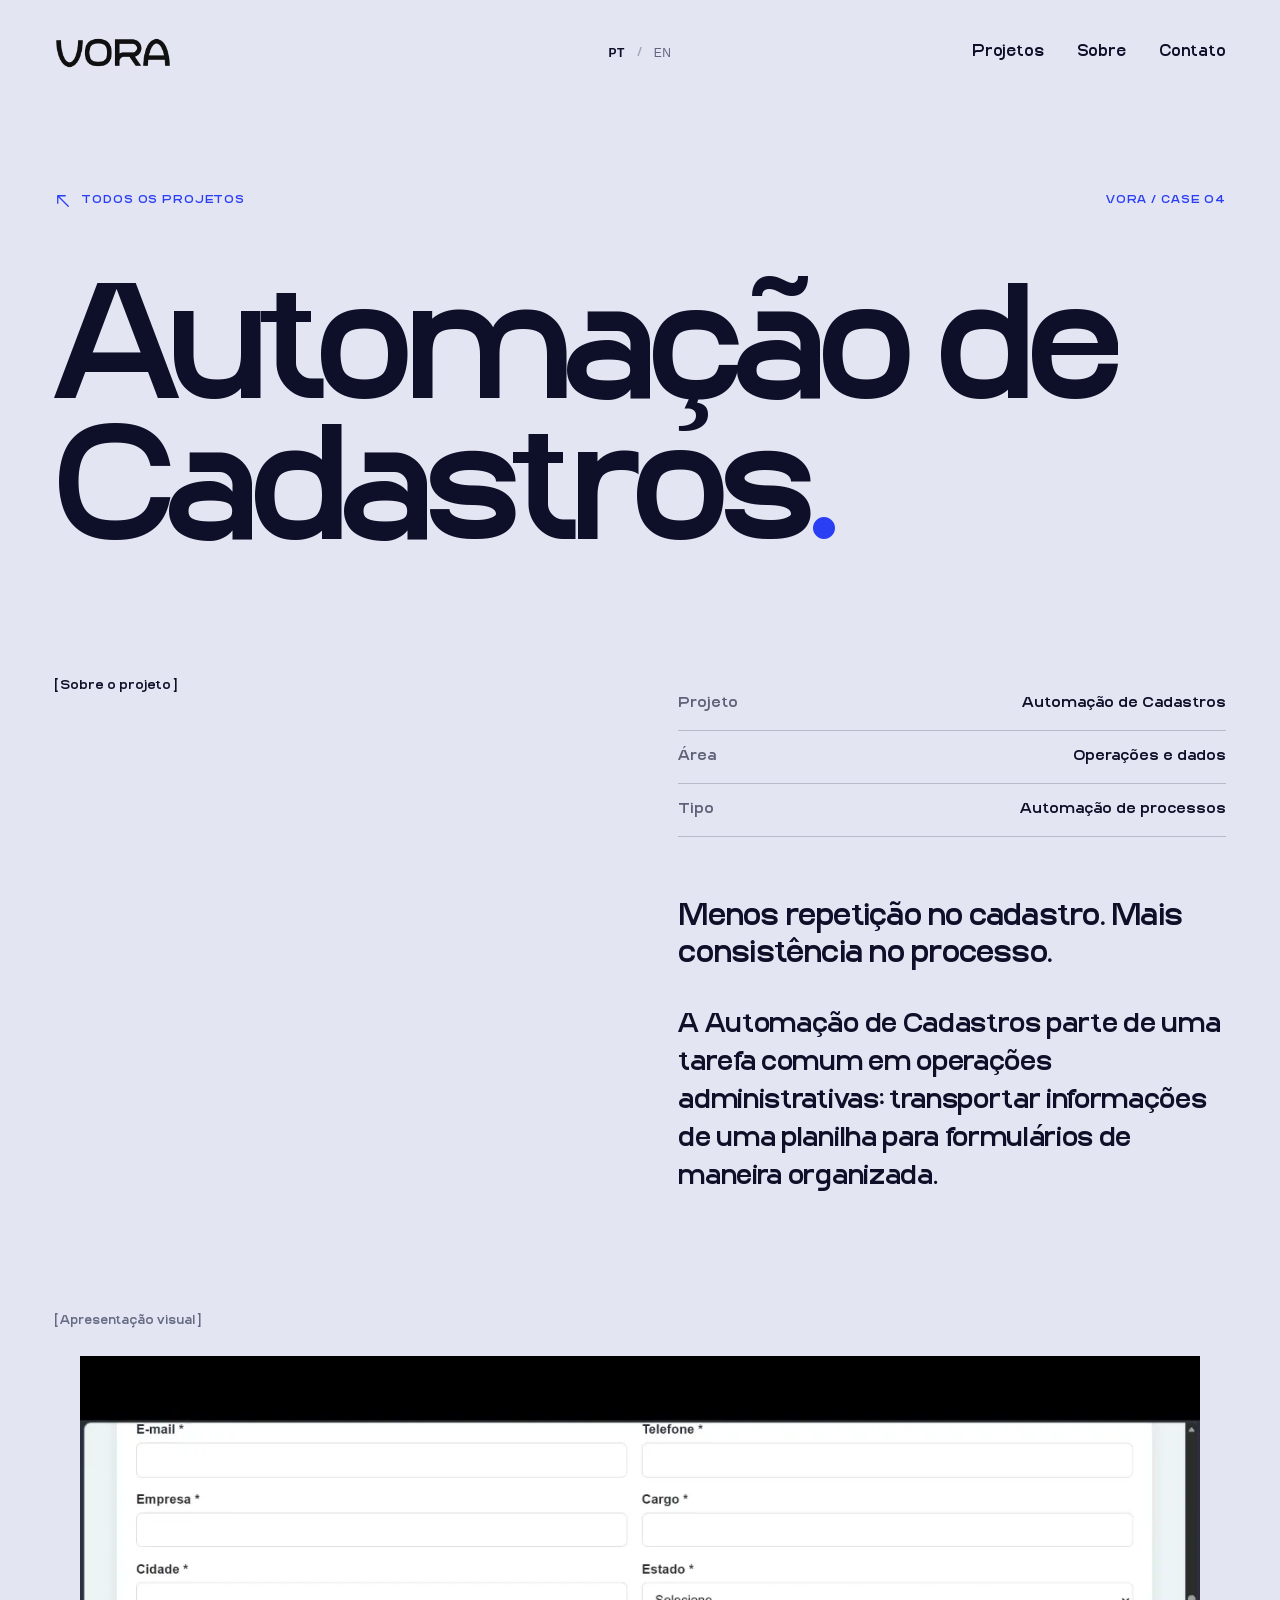
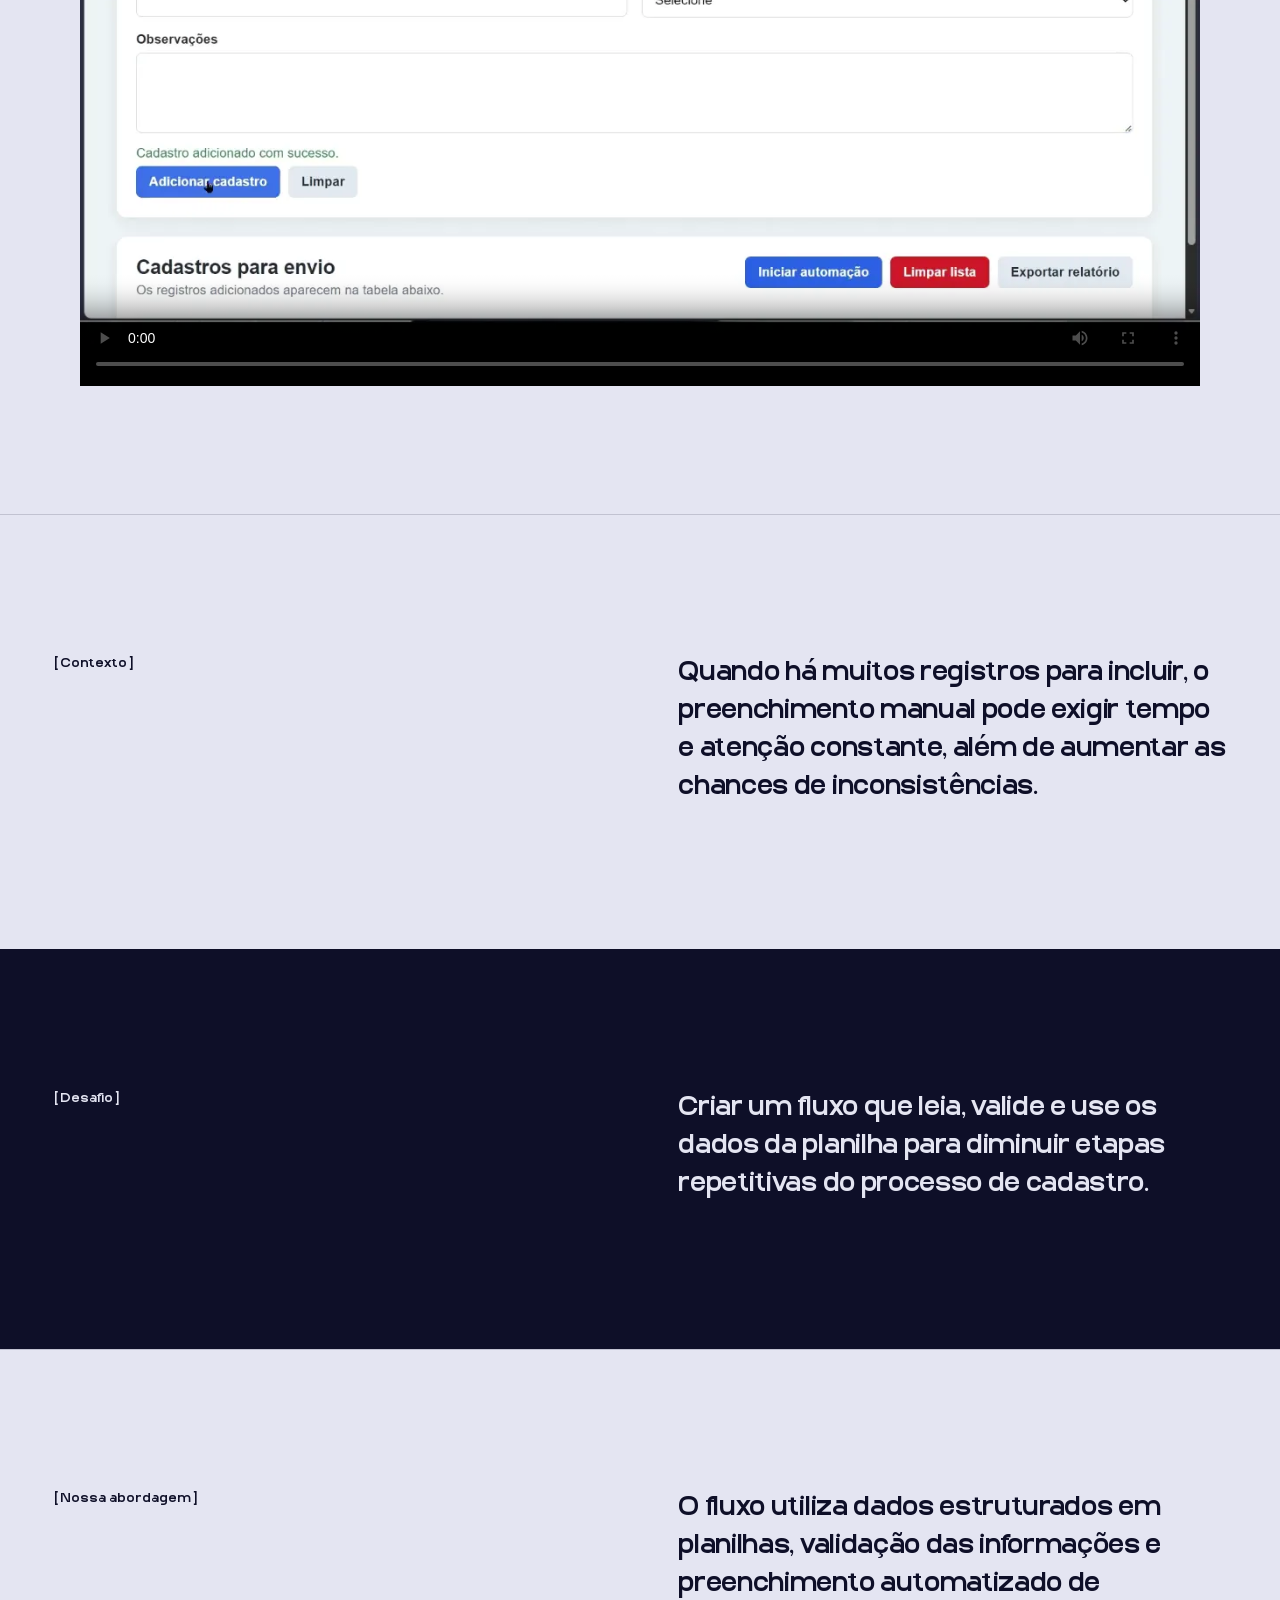
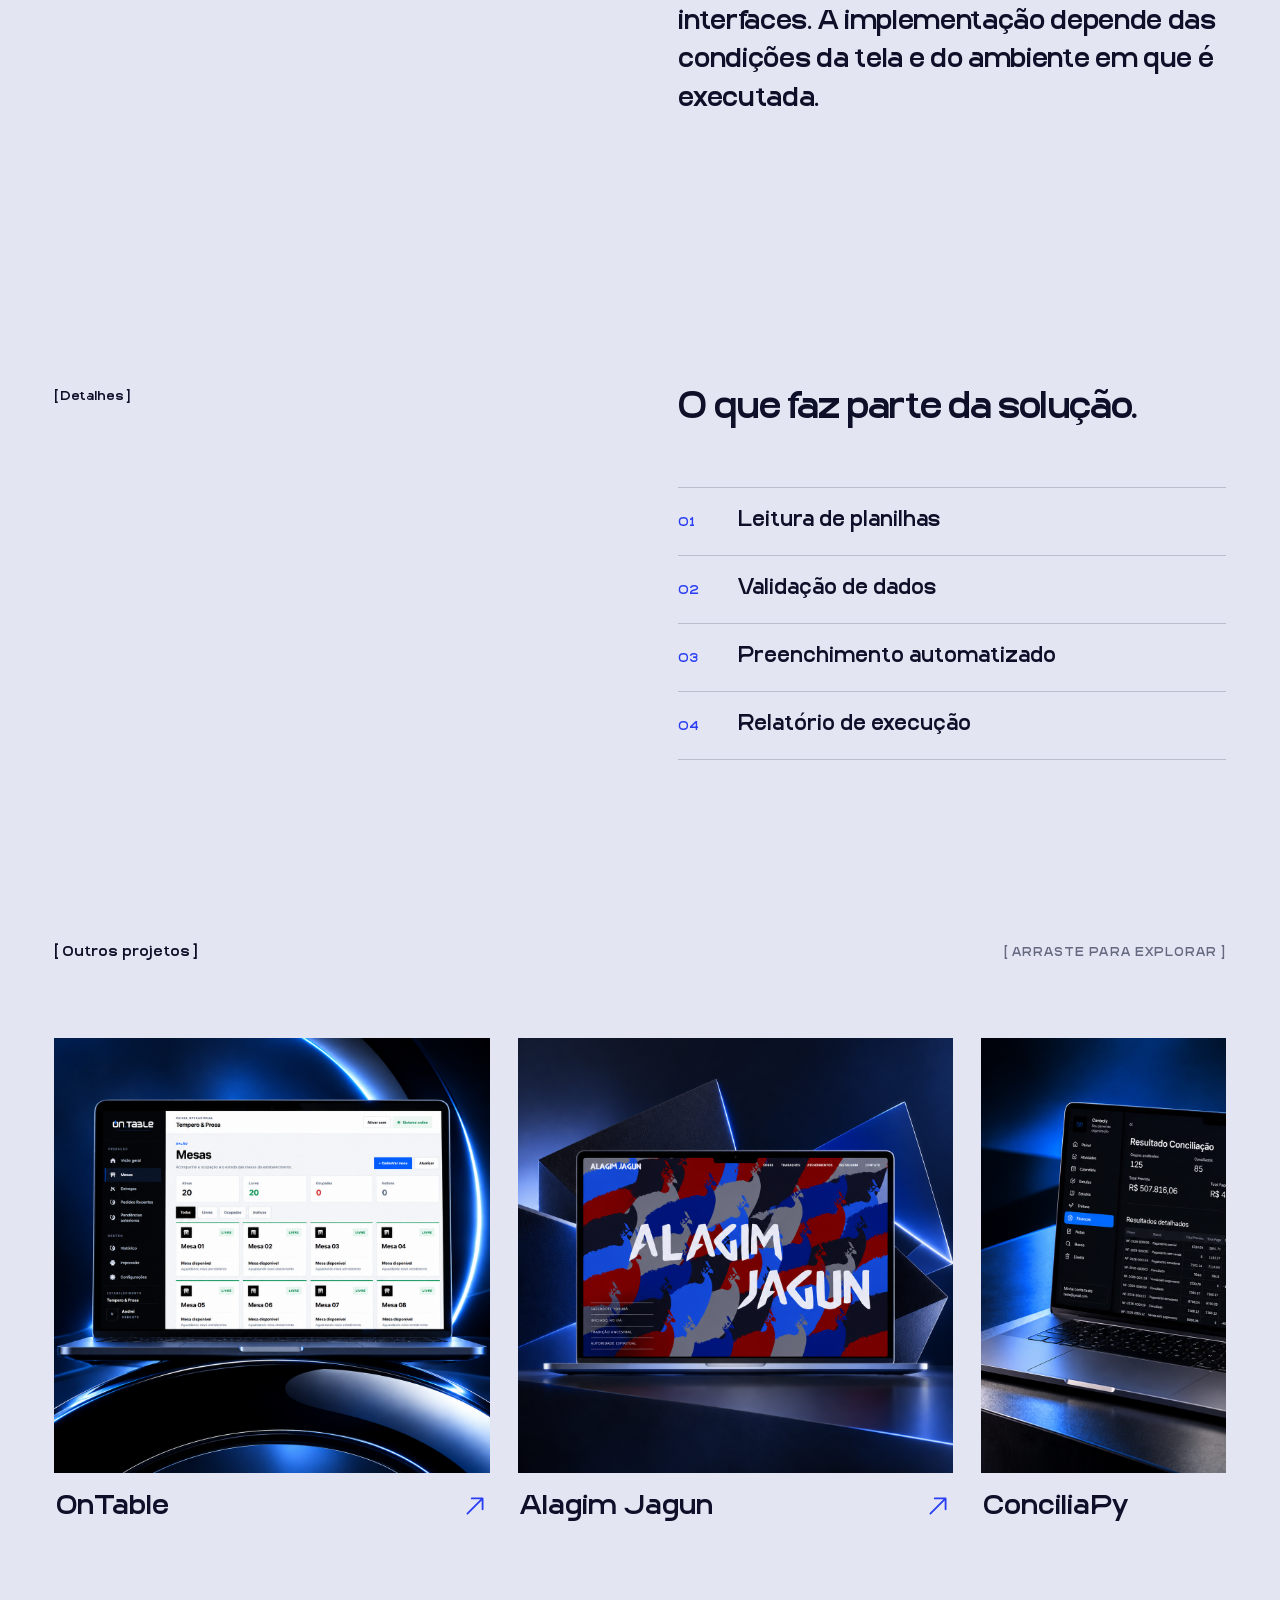
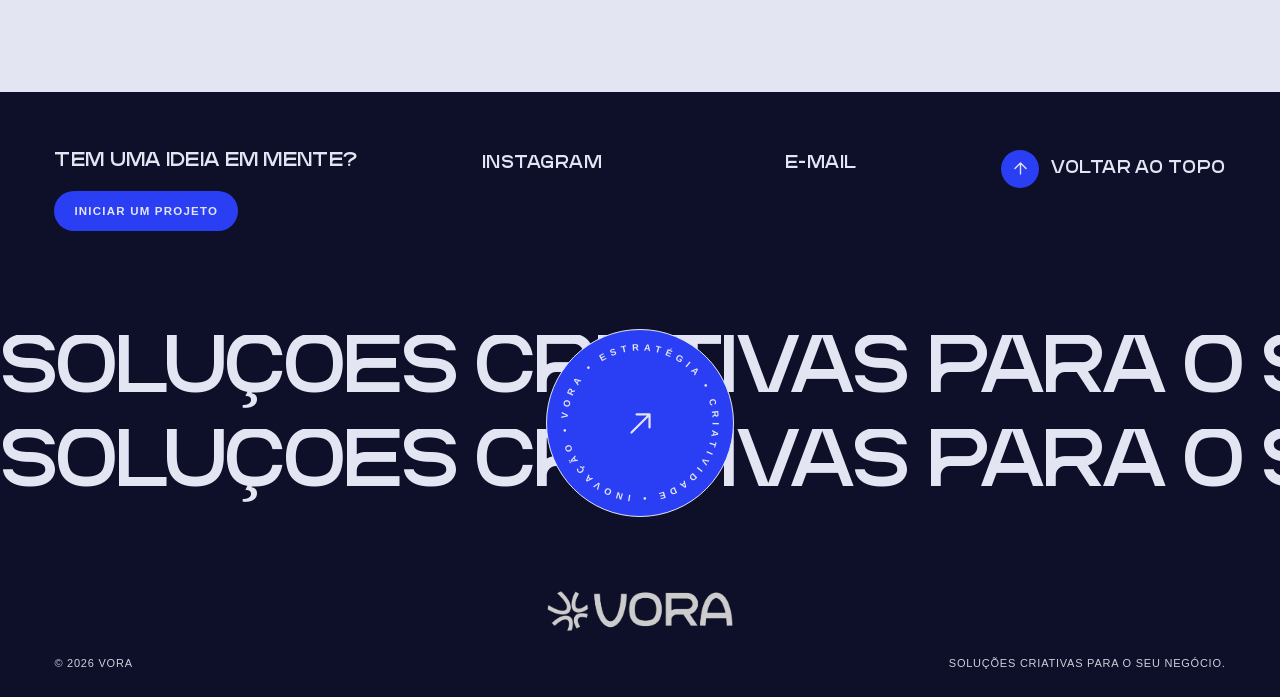
==== commit ec04147d: "." ====
--- a/cases/automacao-cadastros.html
+++ b/cases/automacao-cadastros.html
@@ -106,7 +106,7 @@
  
 <a
   class="case-related__card"
-  href="https://studiovoralabs.github.io/vora-ar/"
+  href="https://clima-nova.netlify.app/"
   target="_blank"
   rel="noopener noreferrer"
 >
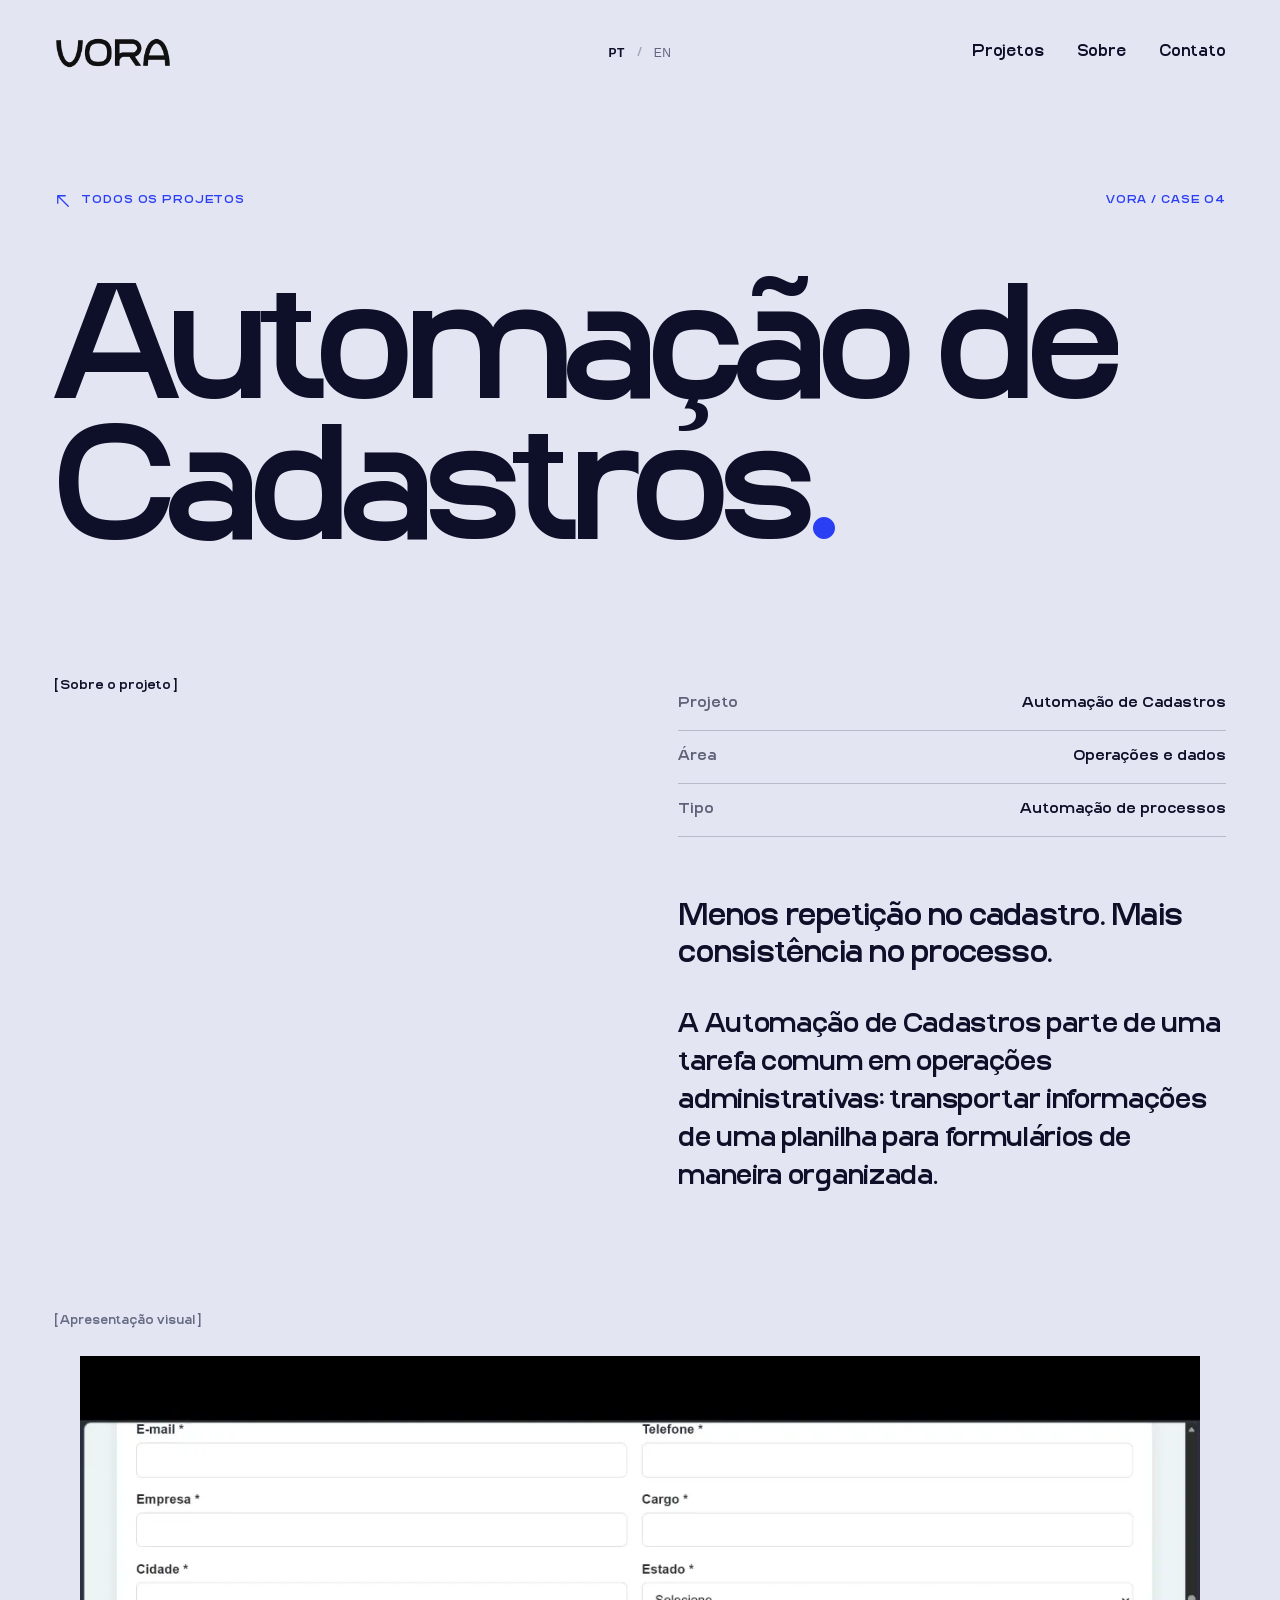
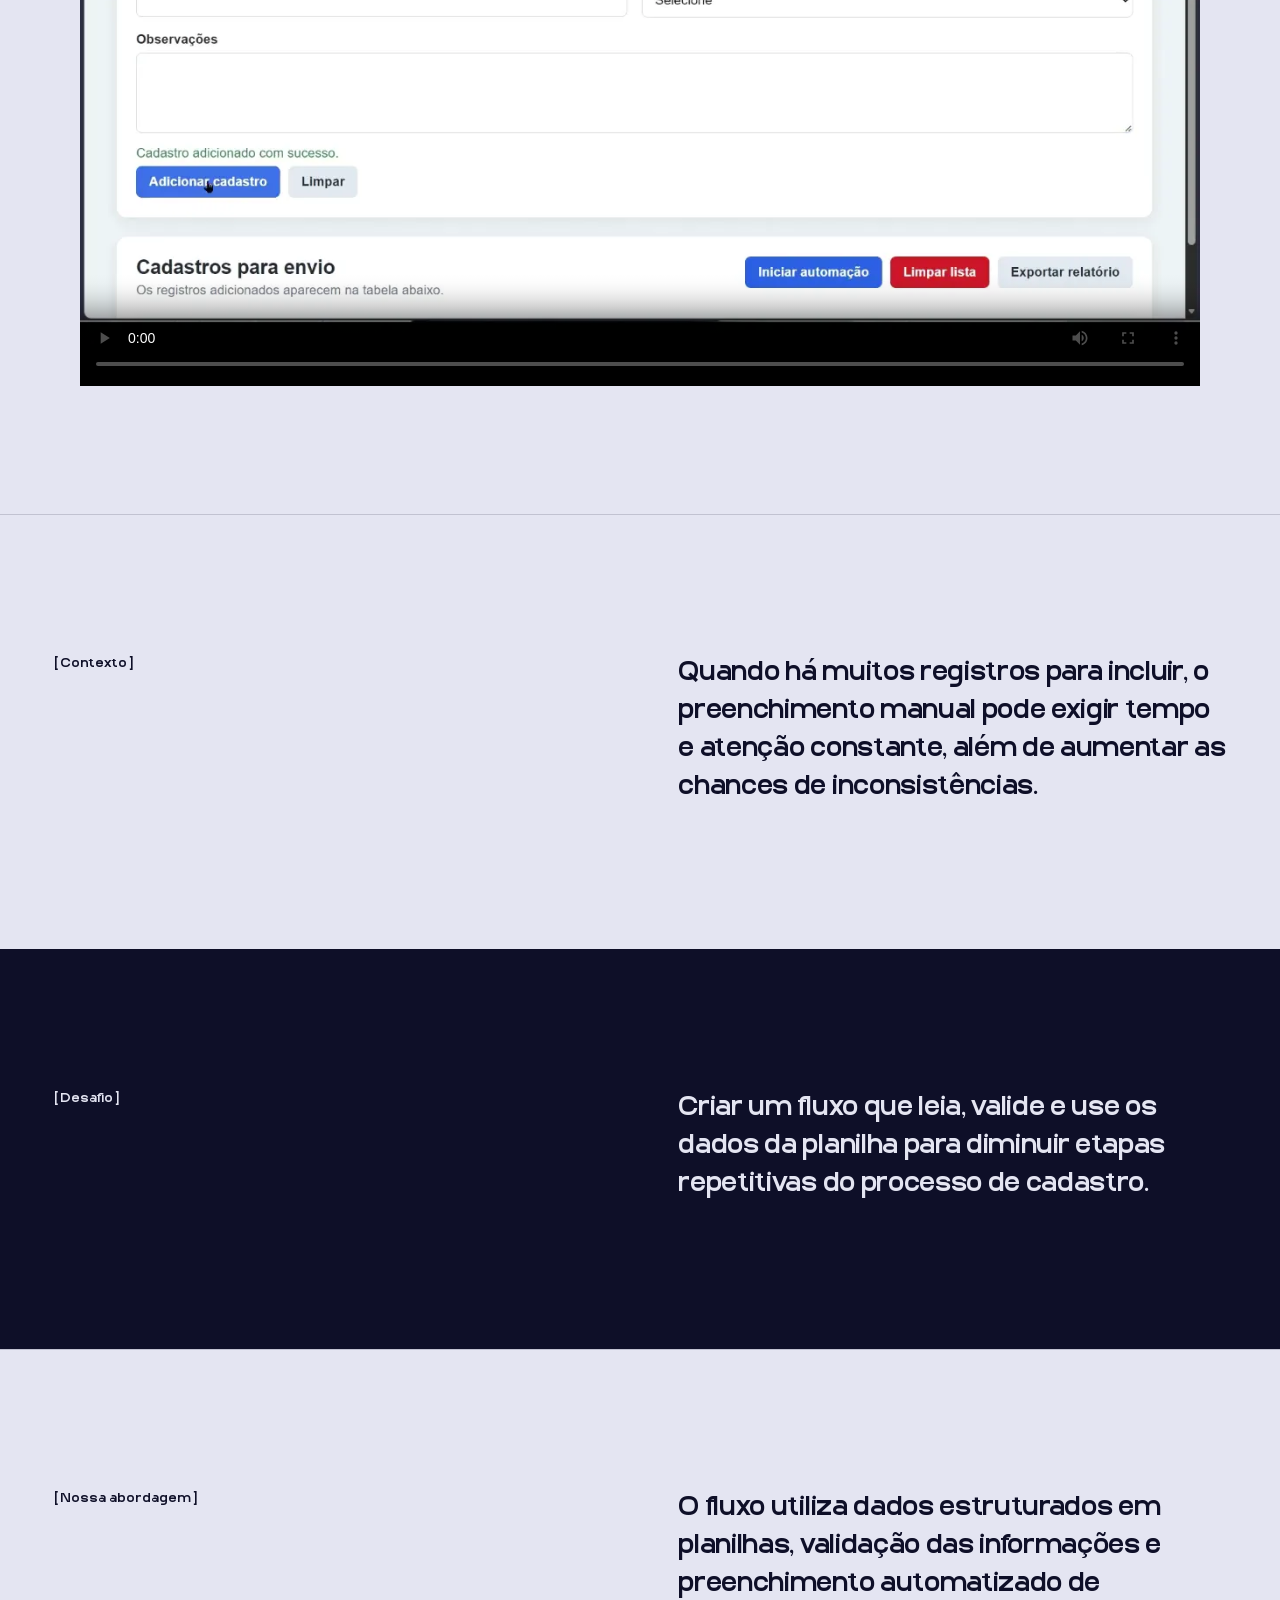
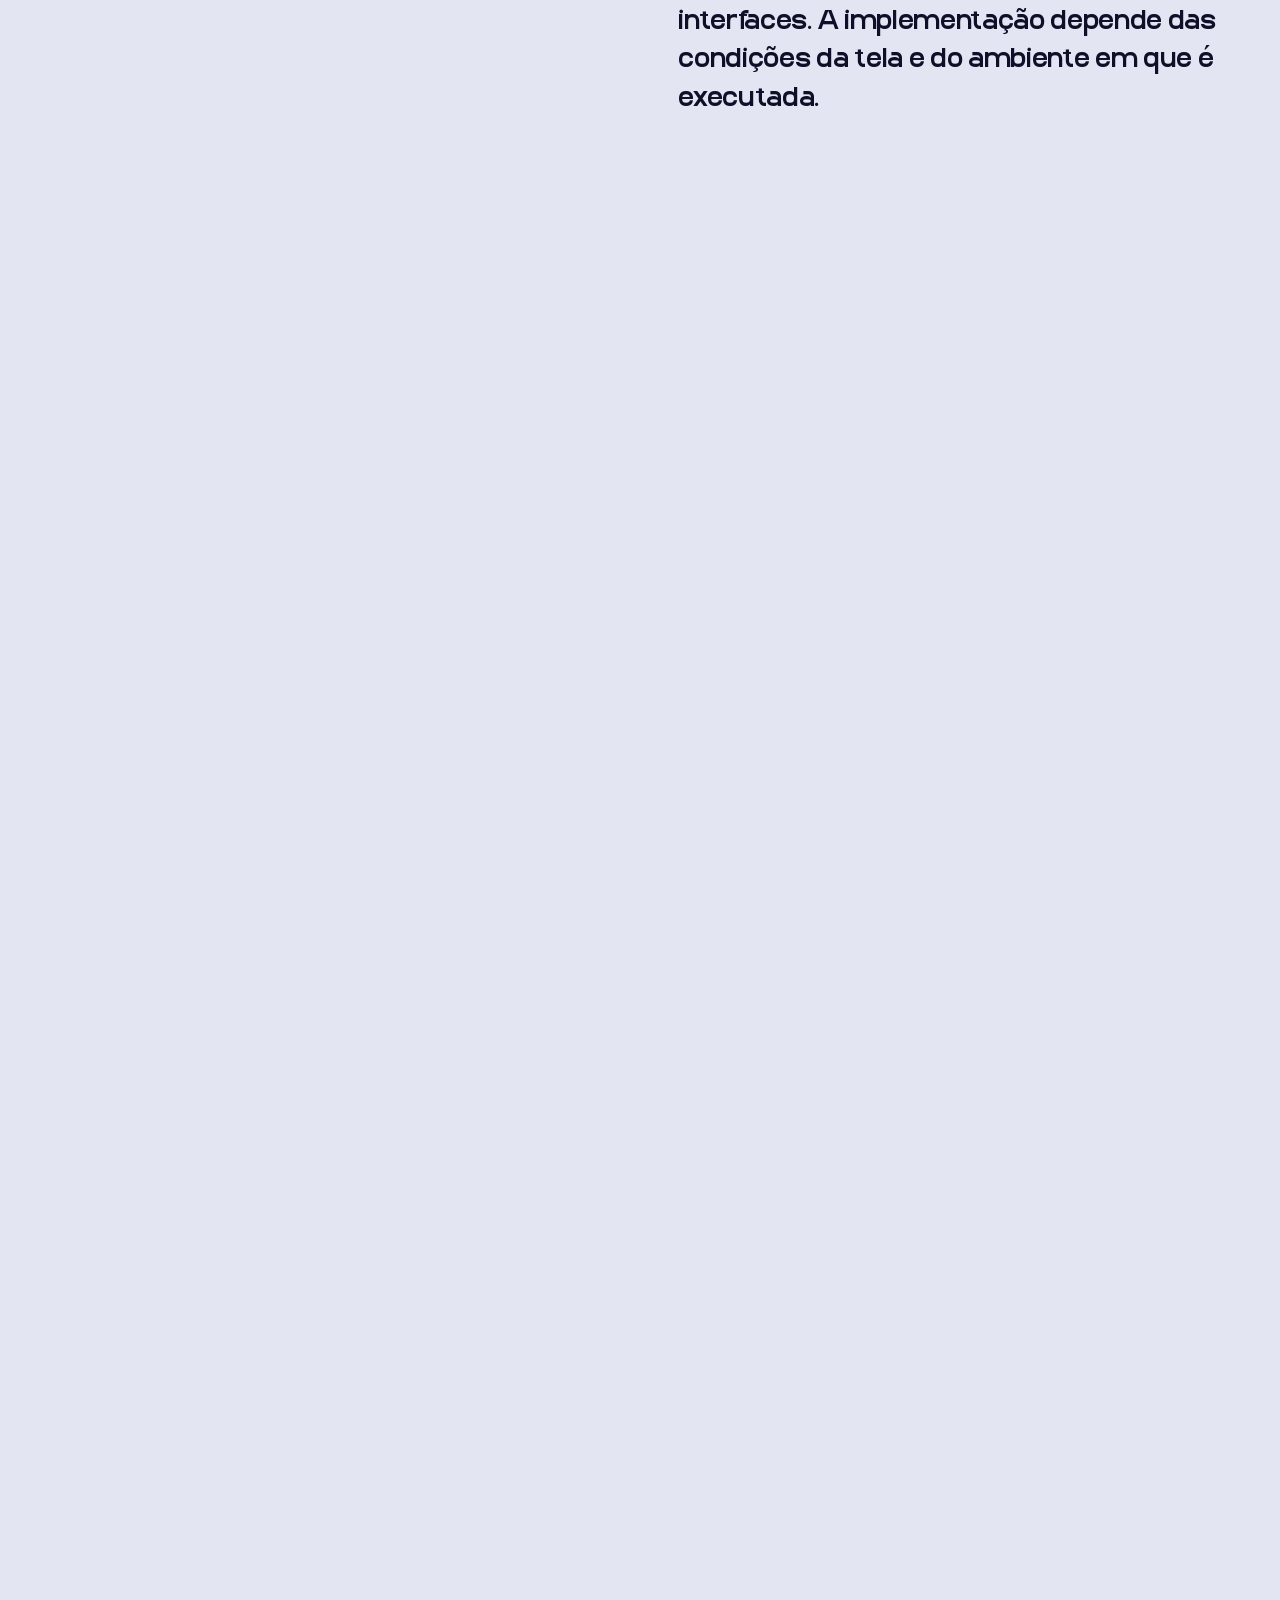
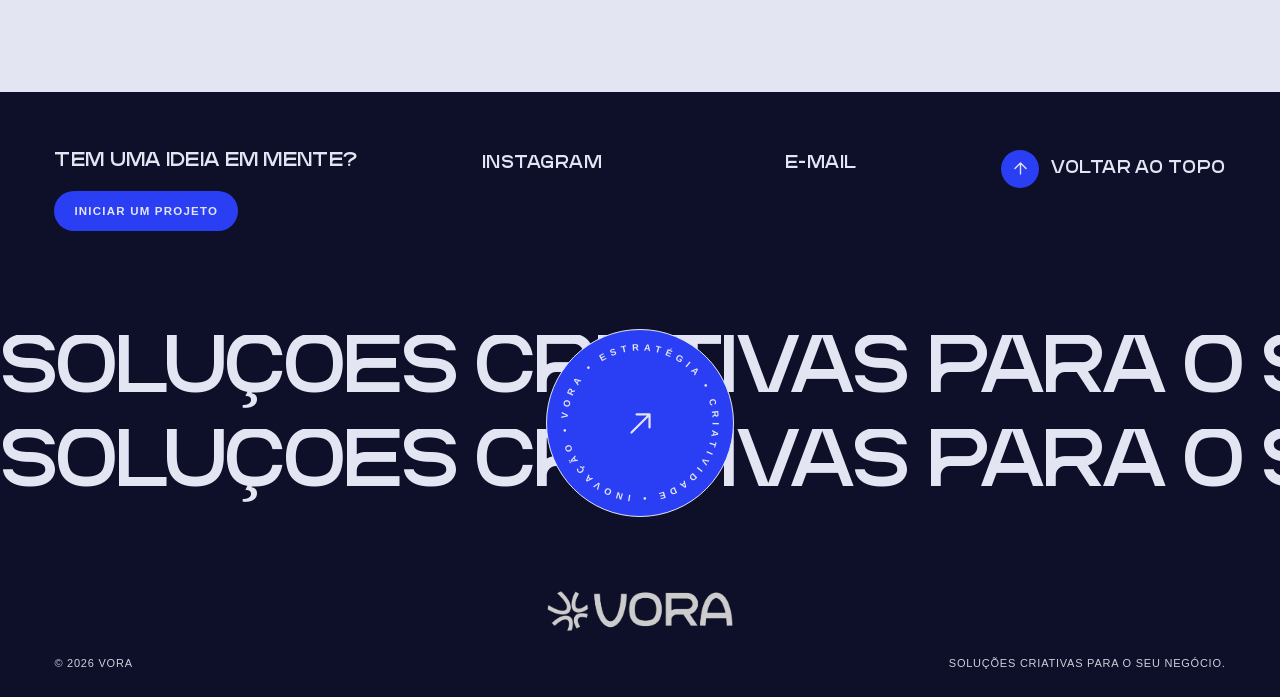
==== commit 84ecf63d: "feat: offframe" ====
--- a/cases/automacao-cadastros.html
+++ b/cases/automacao-cadastros.html
@@ -103,6 +103,11 @@
   <span class="case-related__info"><span class="case-related__name">Ateliê Azul Virgem</span><span class="case-related__arrow" aria-hidden="true"><svg viewBox="0 0 24 24" fill="none" stroke="currentColor" stroke-width="1.7" stroke-linecap="round" stroke-linejoin="round" aria-hidden="true" focusable="false"><path d="M5 19 19 5M9 5h10v10"/></svg></span></span>
  </a>
 
+  <a class="case-related__card" href="https://vora-offframe.netlify.app/" target="_blank" rel="noopener noreferrer">
+  <span class="case-related__preview"><img src="../assets/images/projects/offframe.png" alt="" loading="lazy"/></span>
+  <span class="case-related__info"><span class="case-related__name">OFFFRAME</span><span class="case-related__arrow" aria-hidden="true"><svg viewBox="0 0 24 24" fill="none" stroke="currentColor" stroke-width="1.7" stroke-linecap="round" stroke-linejoin="round" aria-hidden="true" focusable="false"><path d="M5 19 19 5M9 5h10v10"/></svg></span></span>
+ </a>
+
  
 <a
   class="case-related__card"
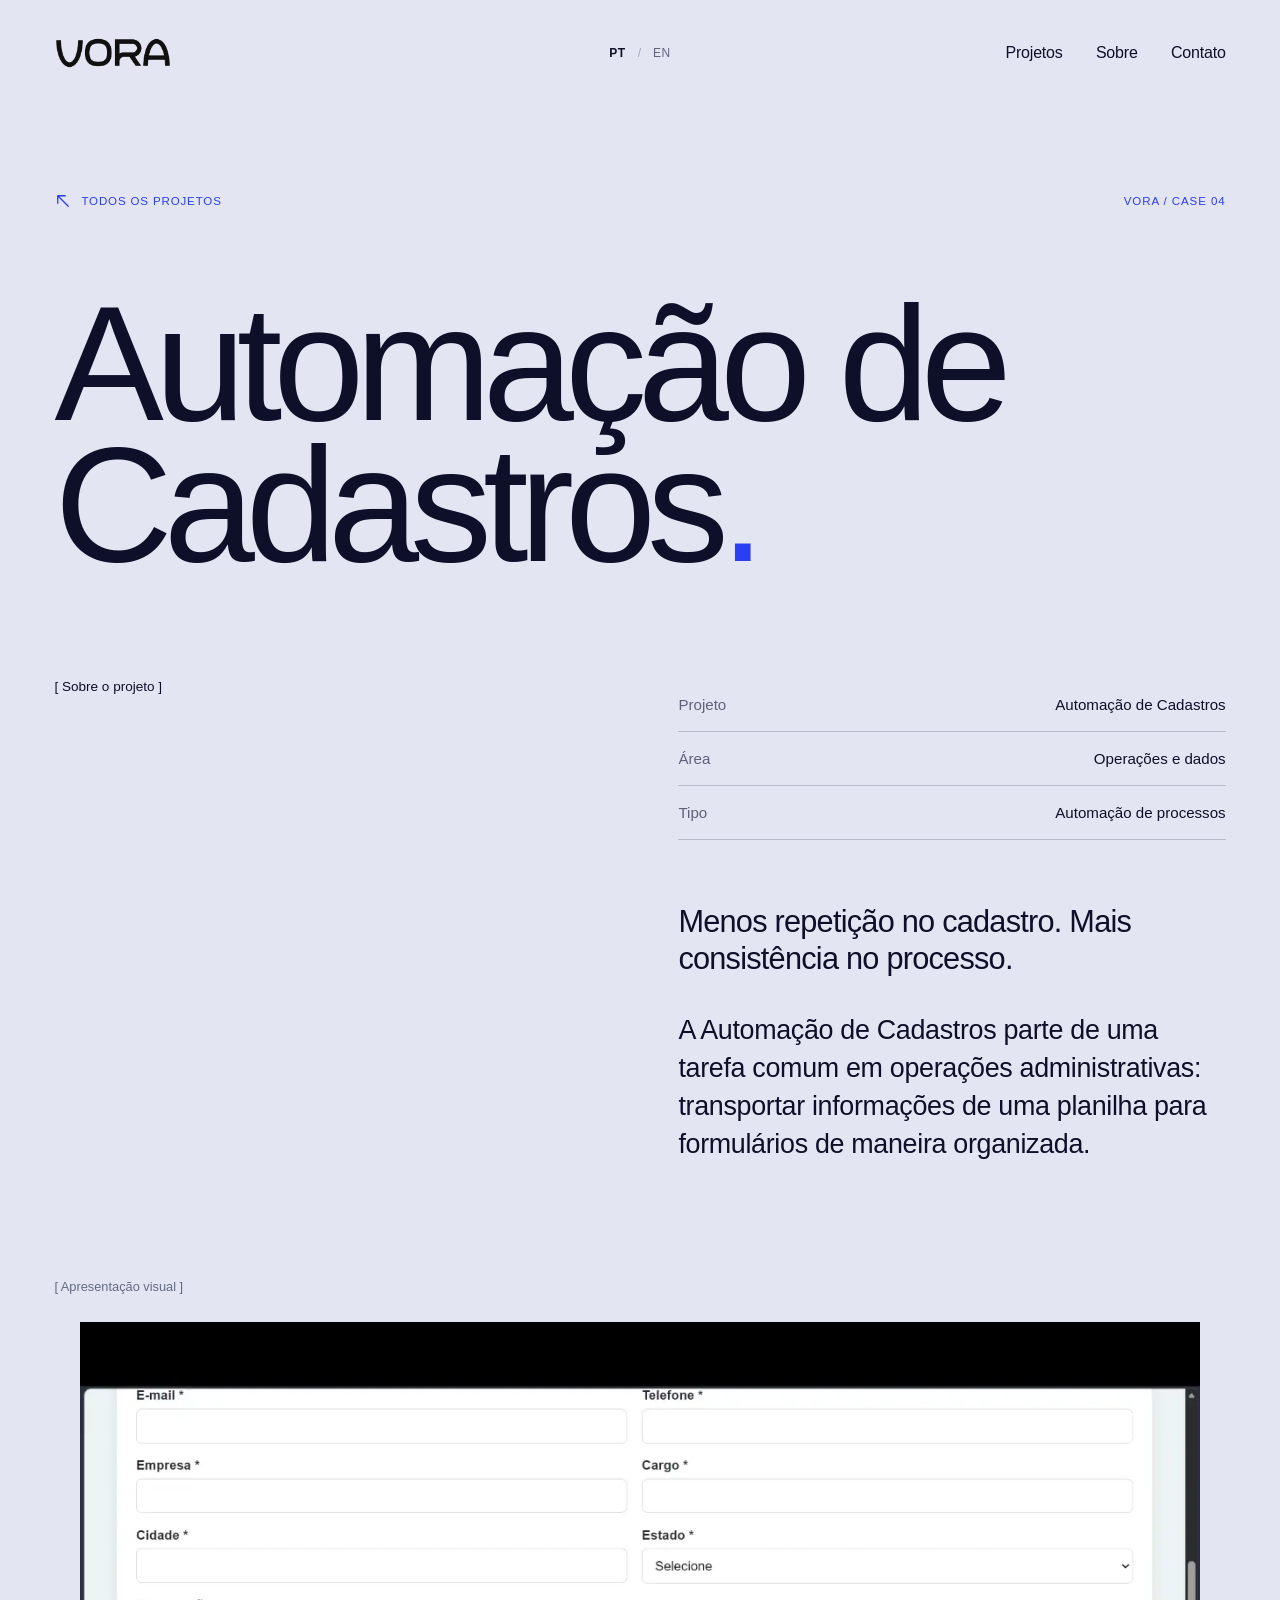
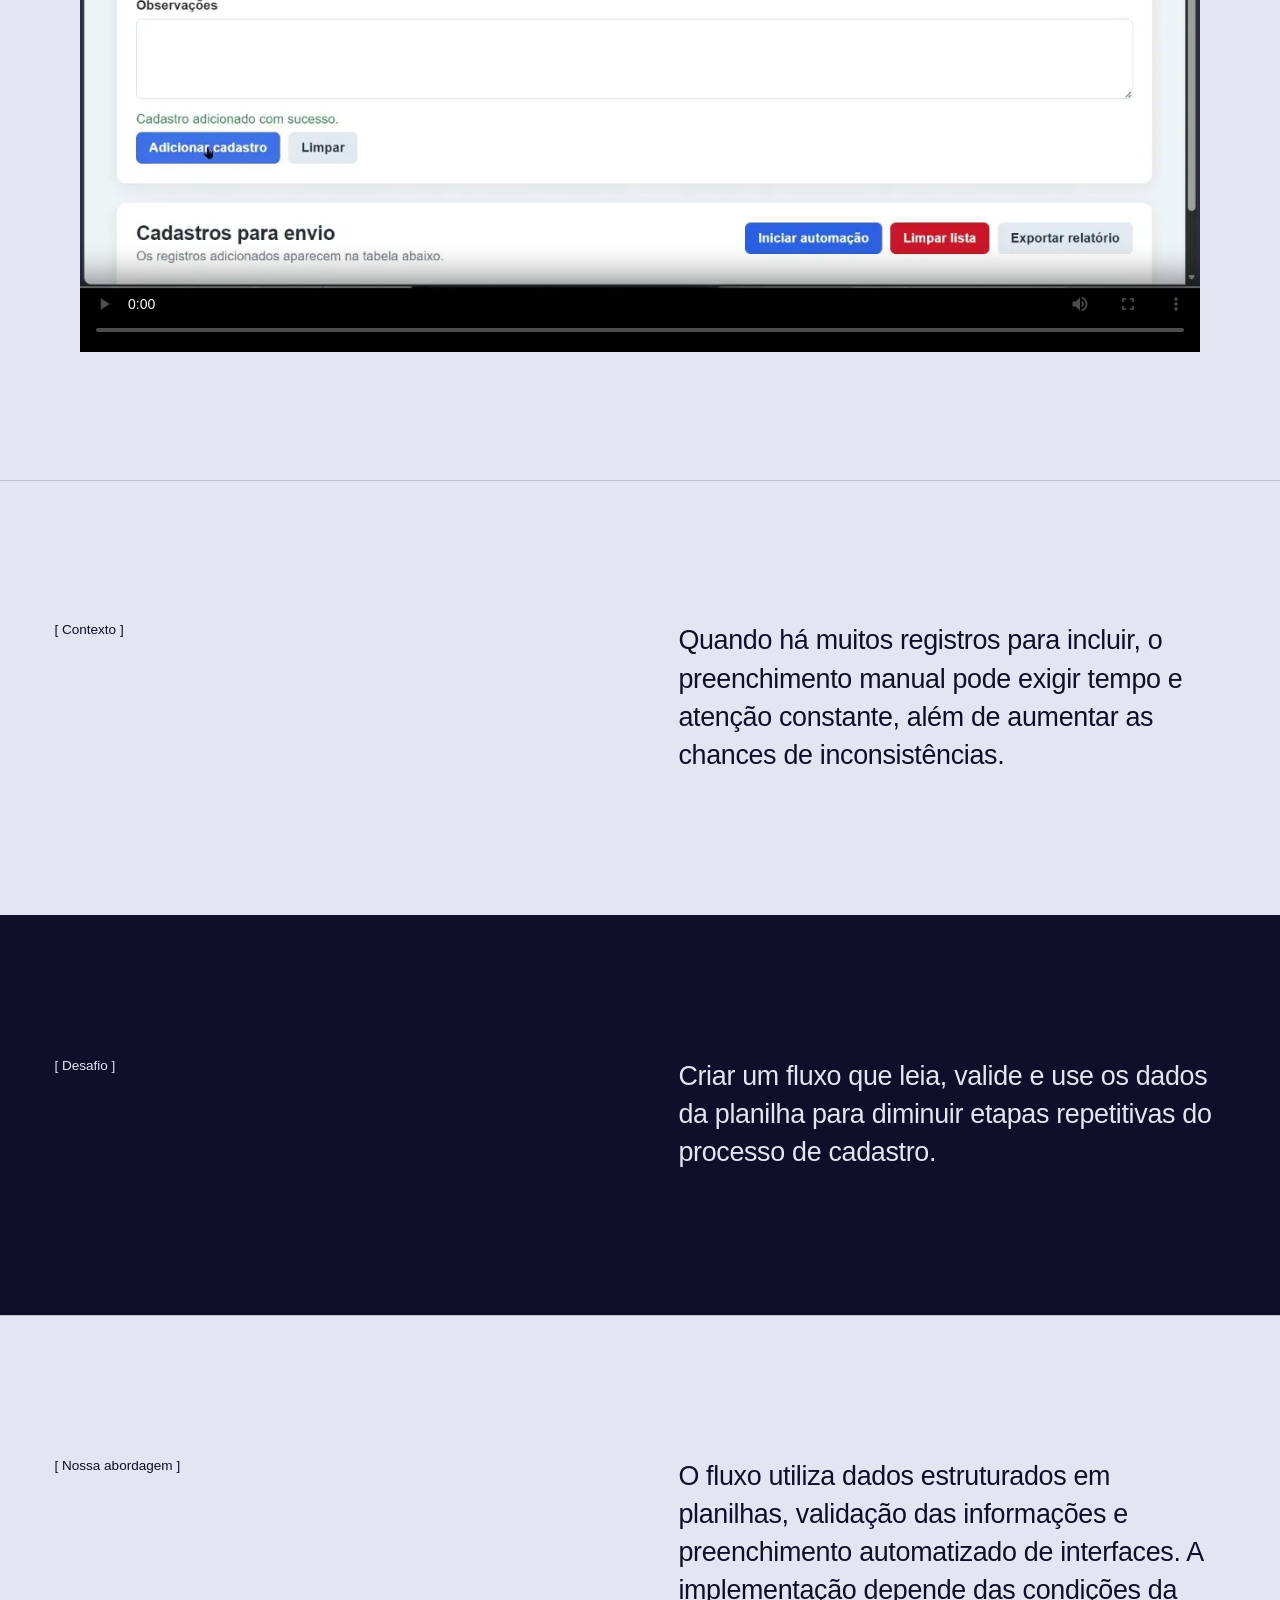
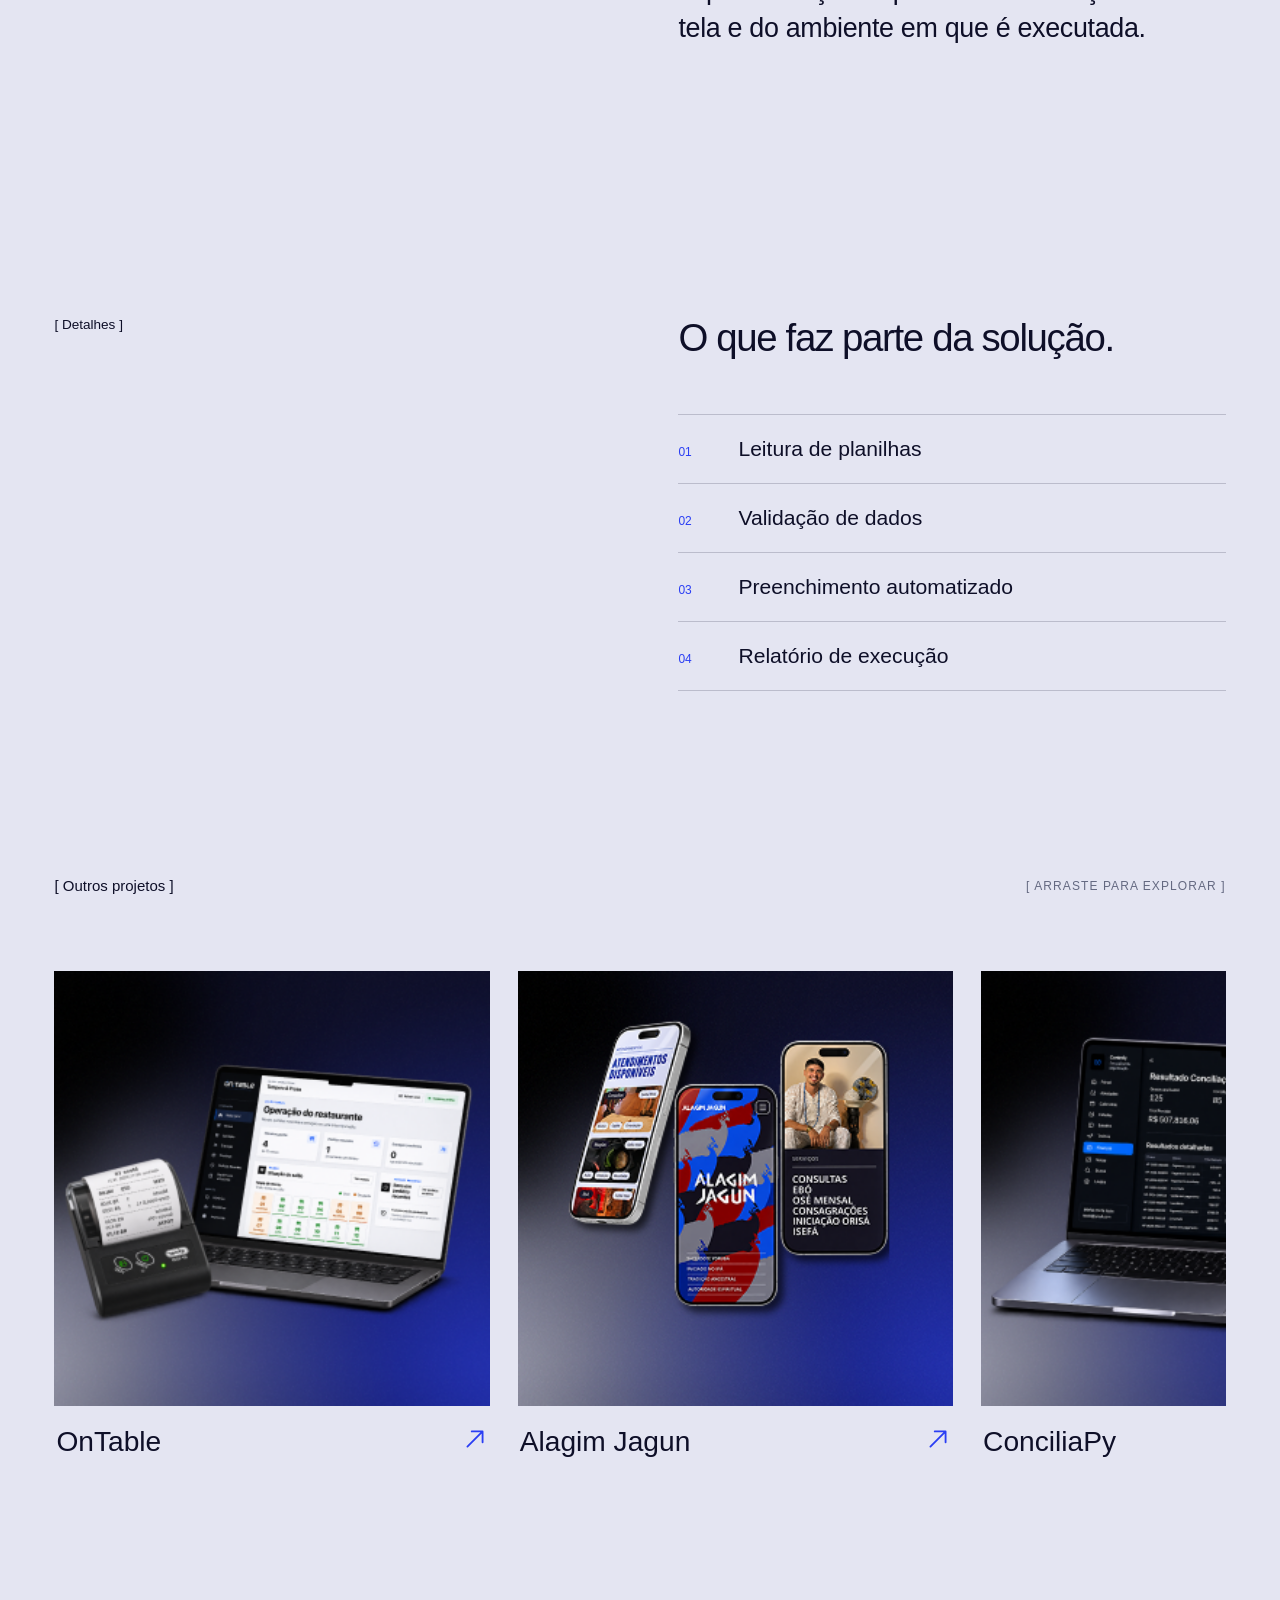
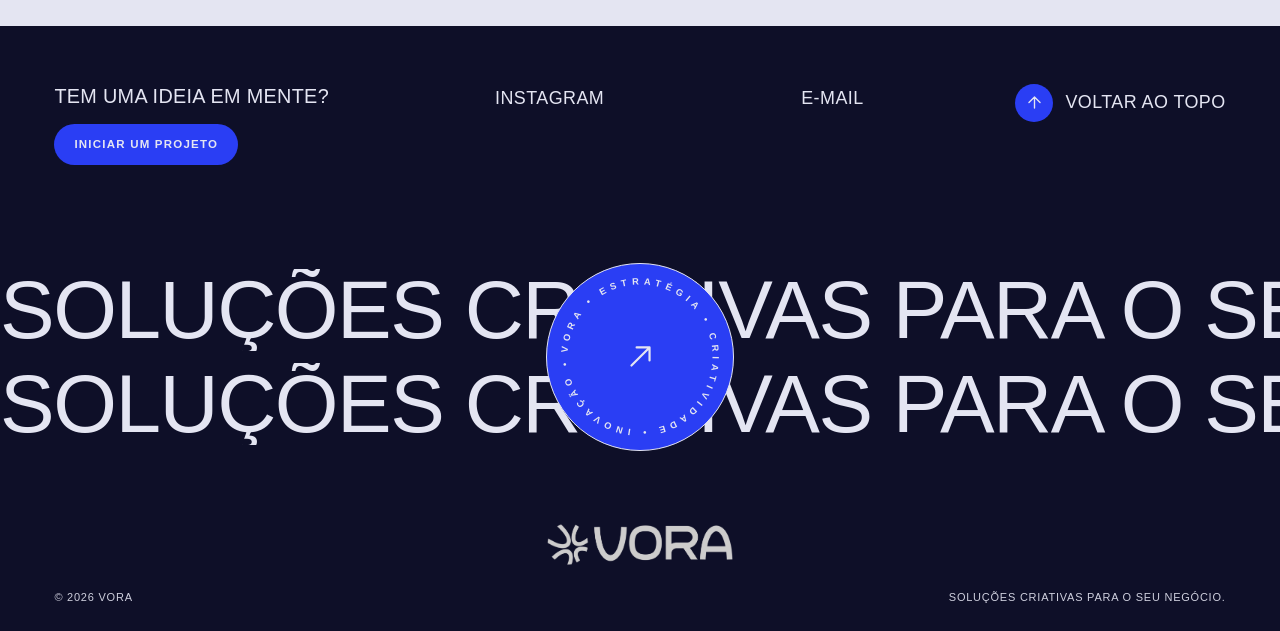
==== commit db12e943: "fix: alteracao imagens" ====
--- a/cases/automacao-cadastros.html
+++ b/cases/automacao-cadastros.html
@@ -1,13 +1,13 @@
 <!doctype html>
 <html lang="pt-BR"><head><meta charset="utf-8"/><meta name="viewport" content="width=device-width,initial-scale=1.0"/><meta name="theme-color" content="#E4E5F2"/>
 <meta name="description" content="Menos repetição no cadastro. Mais consistência no processo."/><title>Vora Labs — Automação de Cadastros</title>
-    <link rel="icon" type="image/x-icon" href="../favicon.ico?v=2" />
+    <link rel="icon" type="image/webp" href="../favicon.webp?v=3" />
 <link rel="preload" href="../assets/fonts/Recady.ttf" as="font" type="font/ttf" crossorigin/>
 <link rel="stylesheet" href="../assets/css/styles.css"/><link rel="stylesheet" href="../assets/css/header.css"/><link rel="stylesheet" href="../assets/css/footer.css"/><link rel="stylesheet" href="../assets/css/case.css"/>
 <script src="../assets/js/header.js" defer></script><script src="../assets/js/footer.js" defer></script><script src="../assets/js/case.js" defer></script></head>
 <body class="case-page" id="top">
 <header class="site-header" id="site-header">
-  <a class="site-header__logo" href="../index.html#inicio" aria-label="VORA — Início"><img class="site-header__logo-image site-header__logo-image--dark" src="../assets/images/brand/vora-dark.png" alt="" /><img class="site-header__logo-image site-header__logo-image--light" src="../assets/images/brand/vora-white.png" alt="" /></a>
+  <a class="site-header__logo" href="../index.html#inicio" aria-label="VORA — Início"><img class="site-header__logo-image site-header__logo-image--dark" src="../assets/images/brand/vora-dark.webp" alt="" /><img class="site-header__logo-image site-header__logo-image--light" src="../assets/images/brand/vora-white.webp" alt="" /></a>
   <nav class="site-header__nav" aria-label="Menu principal">
     <a class="site-header__link" href="../index.html#projetos" data-pt="Projetos" data-en="Work">Projetos</a>
     <a class="site-header__link" href="../index.html#sobre" data-pt="Sobre" data-en="About">Sobre</a>
@@ -71,40 +71,40 @@
 <section class="case-story"><div class="case-section-label"><span data-pt="[ Nossa abordagem ]" data-en="[ Our approach ]" >[ Nossa abordagem ]</span></div><div class="case-story__body"><p data-pt="O fluxo utiliza dados estruturados em planilhas, validação das informações e preenchimento automatizado de interfaces. A implementação depende das condições da tela e do ambiente em que é executada." data-en="The flow uses structured spreadsheet data, validation, and automated form interactions. Its implementation depends on the screen layout and execution environment." >O fluxo utiliza dados estruturados em planilhas, validação das informações e preenchimento automatizado de interfaces. A implementação depende das condições da tela e do ambiente em que é executada.</p></div></section>
 <section class="case-details"><div class="case-section-label"><span data-pt="[ Detalhes ]" data-en="[ Details ]" >[ Detalhes ]</span></div><div class="case-details__content"><h2><span data-pt="O que faz parte da solução." data-en="Inside the solution." >O que faz parte da solução.</span></h2><ol class="case-feature"><li><span class="case-feature__number">01</span><span class='case-feature__name' data-pt="Leitura de planilhas" data-en="Spreadsheet reading" >Leitura de planilhas</span></li><li><span class="case-feature__number">02</span><span class='case-feature__name' data-pt="Validação de dados" data-en="Data validation" >Validação de dados</span></li><li><span class="case-feature__number">03</span><span class='case-feature__name' data-pt="Preenchimento automatizado" data-en="Automated form entry" >Preenchimento automatizado</span></li><li><span class="case-feature__number">04</span><span class='case-feature__name' data-pt="Relatório de execução" data-en="Execution report" >Relatório de execução</span></li></ol></div></section>
 <section class="case-related" aria-labelledby="case-related-title"><div class="case-related__head"><h2 id="case-related-title"><span data-pt="[ Outros projetos ]" data-en="[ Related work ]" >[ Outros projetos ]</span></h2><span><span data-pt="[ ARRASTE PARA EXPLORAR ]" data-en="[ DRAG TO EXPLORE ]" >[ ARRASTE PARA EXPLORAR ]</span></span></div><div class="case-related__rail" id="case-related-rail"><a class="case-related__card" href="ontable.html" >
-  <span class="case-related__preview"><img src="../assets/images/projects/ontable_work1.png" alt="" loading="lazy"/></span>
+  <span class="case-related__preview"><img src="../assets/images/projects/ontable_work1.png?v=png1" alt="" loading="lazy"/></span>
   <span class="case-related__info"><span class="case-related__name">OnTable</span><span class="case-related__arrow" aria-hidden="true"><svg viewBox="0 0 24 24" fill="none" stroke="currentColor" stroke-width="1.7" stroke-linecap="round" stroke-linejoin="round" aria-hidden="true" focusable="false"><path d="M5 19 19 5M9 5h10v10"/></svg></span></span>
  </a>
 <a class="case-related__card" href="https://sacerdotealagim.github.io/allanmoraes/" target="_blank" rel="noopener noreferrer">
-  <span class="case-related__preview"><img src="../assets/images/projects/alagim-jagun.png" alt="" loading="lazy"/></span>
+  <span class="case-related__preview"><img src="../assets/images/projects/alagim-jagun.png?v=png1" alt="" loading="lazy"/></span>
   <span class="case-related__info"><span class="case-related__name">Alagim Jagun</span><span class="case-related__arrow" aria-hidden="true"><svg viewBox="0 0 24 24" fill="none" stroke="currentColor" stroke-width="1.7" stroke-linecap="round" stroke-linejoin="round" aria-hidden="true" focusable="false"><path d="M5 19 19 5M9 5h10v10"/></svg></span></span>
  </a>
 <a class="case-related__card" href="conciliapy.html" >
-  <span class="case-related__preview"><img src="../assets/images/projects/conciliapy.png" alt="" loading="lazy"/></span>
+  <span class="case-related__preview"><img src="../assets/images/projects/conciliapy.png?v=png1" alt="" loading="lazy"/></span>
   <span class="case-related__info"><span class="case-related__name">ConciliaPy</span><span class="case-related__arrow" aria-hidden="true"><svg viewBox="0 0 24 24" fill="none" stroke="currentColor" stroke-width="1.7" stroke-linecap="round" stroke-linejoin="round" aria-hidden="true" focusable="false"><path d="M5 19 19 5M9 5h10v10"/></svg></span></span>
  </a>
 <a class="case-related__card" href="https://dudoce.netlify.app/" target="_blank" rel="noopener noreferrer">
-  <span class="case-related__preview"><img src="../assets/images/projects/dudoce.png" alt="" loading="lazy"/></span>
+  <span class="case-related__preview"><img src="../assets/images/projects/dudoce.png?v=png1" alt="" loading="lazy"/></span>
   <span class="case-related__info"><span class="case-related__name">Dudôce</span><span class="case-related__arrow" aria-hidden="true"><svg viewBox="0 0 24 24" fill="none" stroke="currentColor" stroke-width="1.7" stroke-linecap="round" stroke-linejoin="round" aria-hidden="true" focusable="false"><path d="M5 19 19 5M9 5h10v10"/></svg></span></span>
  </a>
 <a class="case-related__card" href="rodapay.html" >
-  <span class="case-related__preview"><img src="../assets/images/projects/rodapay.png" alt="" loading="lazy"/></span>
+  <span class="case-related__preview"><img src="../assets/images/projects/rodapay.png?v=png1" alt="" loading="lazy"/></span>
   <span class="case-related__info"><span class="case-related__name">RodaPay</span><span class="case-related__arrow" aria-hidden="true"><svg viewBox="0 0 24 24" fill="none" stroke="currentColor" stroke-width="1.7" stroke-linecap="round" stroke-linejoin="round" aria-hidden="true" focusable="false"><path d="M5 19 19 5M9 5h10v10"/></svg></span></span>
  </a>
 <a class="case-related__card" href="https://studiovoralabs.github.io/agencia-modelo/" target="_blank" rel="noopener noreferrer">
-  <span class="case-related__preview"><img src="../assets/images/projects/agencia-modelo.png" alt="" loading="lazy"/></span>
+  <span class="case-related__preview"><img src="../assets/images/projects/agencia-modelo.png?v=png1" alt="" loading="lazy"/></span>
   <span class="case-related__info"><span class="case-related__name">Agência Modelo</span><span class="case-related__arrow" aria-hidden="true"><svg viewBox="0 0 24 24" fill="none" stroke="currentColor" stroke-width="1.7" stroke-linecap="round" stroke-linejoin="round" aria-hidden="true" focusable="false"><path d="M5 19 19 5M9 5h10v10"/></svg></span></span>
  </a>
 <a class="case-related__card" href="controly.html" >
-  <span class="case-related__preview"><img src="../assets/images/projects/controly.png" alt="" loading="lazy"/></span>
+  <span class="case-related__preview"><img src="../assets/images/projects/controly.png?v=png1" alt="" loading="lazy"/></span>
   <span class="case-related__info"><span class="case-related__name">Controly</span><span class="case-related__arrow" aria-hidden="true"><svg viewBox="0 0 24 24" fill="none" stroke="currentColor" stroke-width="1.7" stroke-linecap="round" stroke-linejoin="round" aria-hidden="true" focusable="false"><path d="M5 19 19 5M9 5h10v10"/></svg></span></span>
  </a>
 <a class="case-related__card" href="https://andreirodrigues98.github.io/azulvirgem/" target="_blank" rel="noopener noreferrer">
-  <span class="case-related__preview"><img src="../assets/images/projects/azul-virgem.png" alt="" loading="lazy"/></span>
+  <span class="case-related__preview"><img src="../assets/images/projects/azul-virgem.png?v=png1" alt="" loading="lazy"/></span>
   <span class="case-related__info"><span class="case-related__name">Ateliê Azul Virgem</span><span class="case-related__arrow" aria-hidden="true"><svg viewBox="0 0 24 24" fill="none" stroke="currentColor" stroke-width="1.7" stroke-linecap="round" stroke-linejoin="round" aria-hidden="true" focusable="false"><path d="M5 19 19 5M9 5h10v10"/></svg></span></span>
  </a>
 
   <a class="case-related__card" href="https://vora-offframe.netlify.app/" target="_blank" rel="noopener noreferrer">
-  <span class="case-related__preview"><img src="../assets/images/projects/offframe.png" alt="" loading="lazy"/></span>
+  <span class="case-related__preview"><img src="../assets/images/projects/offframe.png?v=png1" alt="" loading="lazy"/></span>
   <span class="case-related__info"><span class="case-related__name">OFFFRAME</span><span class="case-related__arrow" aria-hidden="true"><svg viewBox="0 0 24 24" fill="none" stroke="currentColor" stroke-width="1.7" stroke-linecap="round" stroke-linejoin="round" aria-hidden="true" focusable="false"><path d="M5 19 19 5M9 5h10v10"/></svg></span></span>
  </a>
 
@@ -117,7 +117,7 @@
 >
   <span class="case-related__preview">
     <img
-      src="../assets/images/projects/climanova.png"
+      src="../assets/images/projects/climanova.png?v=png1"
       alt="ClimaNova — Site institucional"
       loading="lazy"
     />
@@ -144,7 +144,7 @@
 </a>
 
 <a class="case-related__card" href="https://aphroditesex-shop.netlify.app/" target="_blank" rel="noopener noreferrer">
-  <span class="case-related__preview"><img src="../assets/images/projects/sex-shop2.png" alt="" loading="lazy"/></span>
+  <span class="case-related__preview"><img src="../assets/images/projects/sex-shop2.png?v=png1" alt="" loading="lazy"/></span>
   <span class="case-related__info"><span class="case-related__name">Aphrodite Sex Shop</span><span class="case-related__arrow" aria-hidden="true"><svg viewBox="0 0 24 24" fill="none" stroke="currentColor" stroke-width="1.7" stroke-linecap="round" stroke-linejoin="round" aria-hidden="true" focusable="false"><path d="M5 19 19 5M9 5h10v10"/></svg></span></span>
  </a></div></section>
 </main><footer class="hi-footer" id="rodape" aria-label="VORA — Footer">
@@ -162,7 +162,7 @@
   <div class="hi-footer__marquee hi-footer__marquee--bottom" aria-hidden="true"><div class="hi-footer__track hi-footer__track--left"><div class="hi-footer__marquee-group"><span data-pt="SOLUÇÕES CRIATIVAS PARA O SEU NEGÓCIO." data-en="CREATIVE SOLUTIONS FOR YOUR BUSINESS.">SOLUÇÕES CRIATIVAS PARA O SEU NEGÓCIO.</span></div><div class="hi-footer__marquee-group"><span data-pt="SOLUÇÕES CRIATIVAS PARA O SEU NEGÓCIO." data-en="CREATIVE SOLUTIONS FOR YOUR BUSINESS.">SOLUÇÕES CRIATIVAS PARA O SEU NEGÓCIO.</span></div></div></div>
   <a class="hi-footer__circle" href="../index.html#contato" aria-label="Fale com a VORA"><svg class="hi-footer__ring" viewBox="0 0 200 200" aria-hidden="true"><defs><path id="vora-footer-ring-path" d="M100,100 m-78,0 a78,78 0 1,1 156,0 a78,78 0 1,1 -156,0" /></defs><text class="hi-footer__ringText"><textPath href="#vora-footer-ring-path" startOffset="50%" text-anchor="middle" textLength="480" lengthAdjust="spacing" data-pt="VORA • ESTRATÉGIA • CRIATIVIDADE • INOVAÇÃO •" data-en="VORA • STRATEGY • CREATIVITY • INNOVATION •">VORA • ESTRATÉGIA • CRIATIVIDADE • INOVAÇÃO •</textPath></text></svg><span class="hi-footer__circleCore"><svg class="hi-footer__circleArrow" viewBox="0 0 24 24" fill="none" stroke="currentColor" stroke-width="1.7" stroke-linecap="round" stroke-linejoin="round" aria-hidden="true"><path d="M5 19 19 5M9 5h10v10" /></svg></span></a>
  </div>
- <a class="hi-footer__signature" href="../index.html#inicio" aria-label="VORA — início"><img class="hi-footer__signature-image" src="../assets/images/brand/vora-white-with-symbol.png" alt="" loading="lazy" /></a>
+ <a class="hi-footer__signature" href="../index.html#inicio" aria-label="VORA — início"><img class="hi-footer__signature-image" src="../assets/images/brand/vora-white-with-symbol.webp" alt="" loading="lazy" /></a>
  <div class="hi-footer__bottom"><span>© <span id="vora-year">2026</span> VORA</span><span data-pt="SOLUÇÕES CRIATIVAS PARA O SEU NEGÓCIO." data-en="CREATIVE SOLUTIONS FOR YOUR BUSINESS.">SOLUÇÕES CRIATIVAS PARA O SEU NEGÓCIO.</span></div>
 </footer>
 </body></html>
